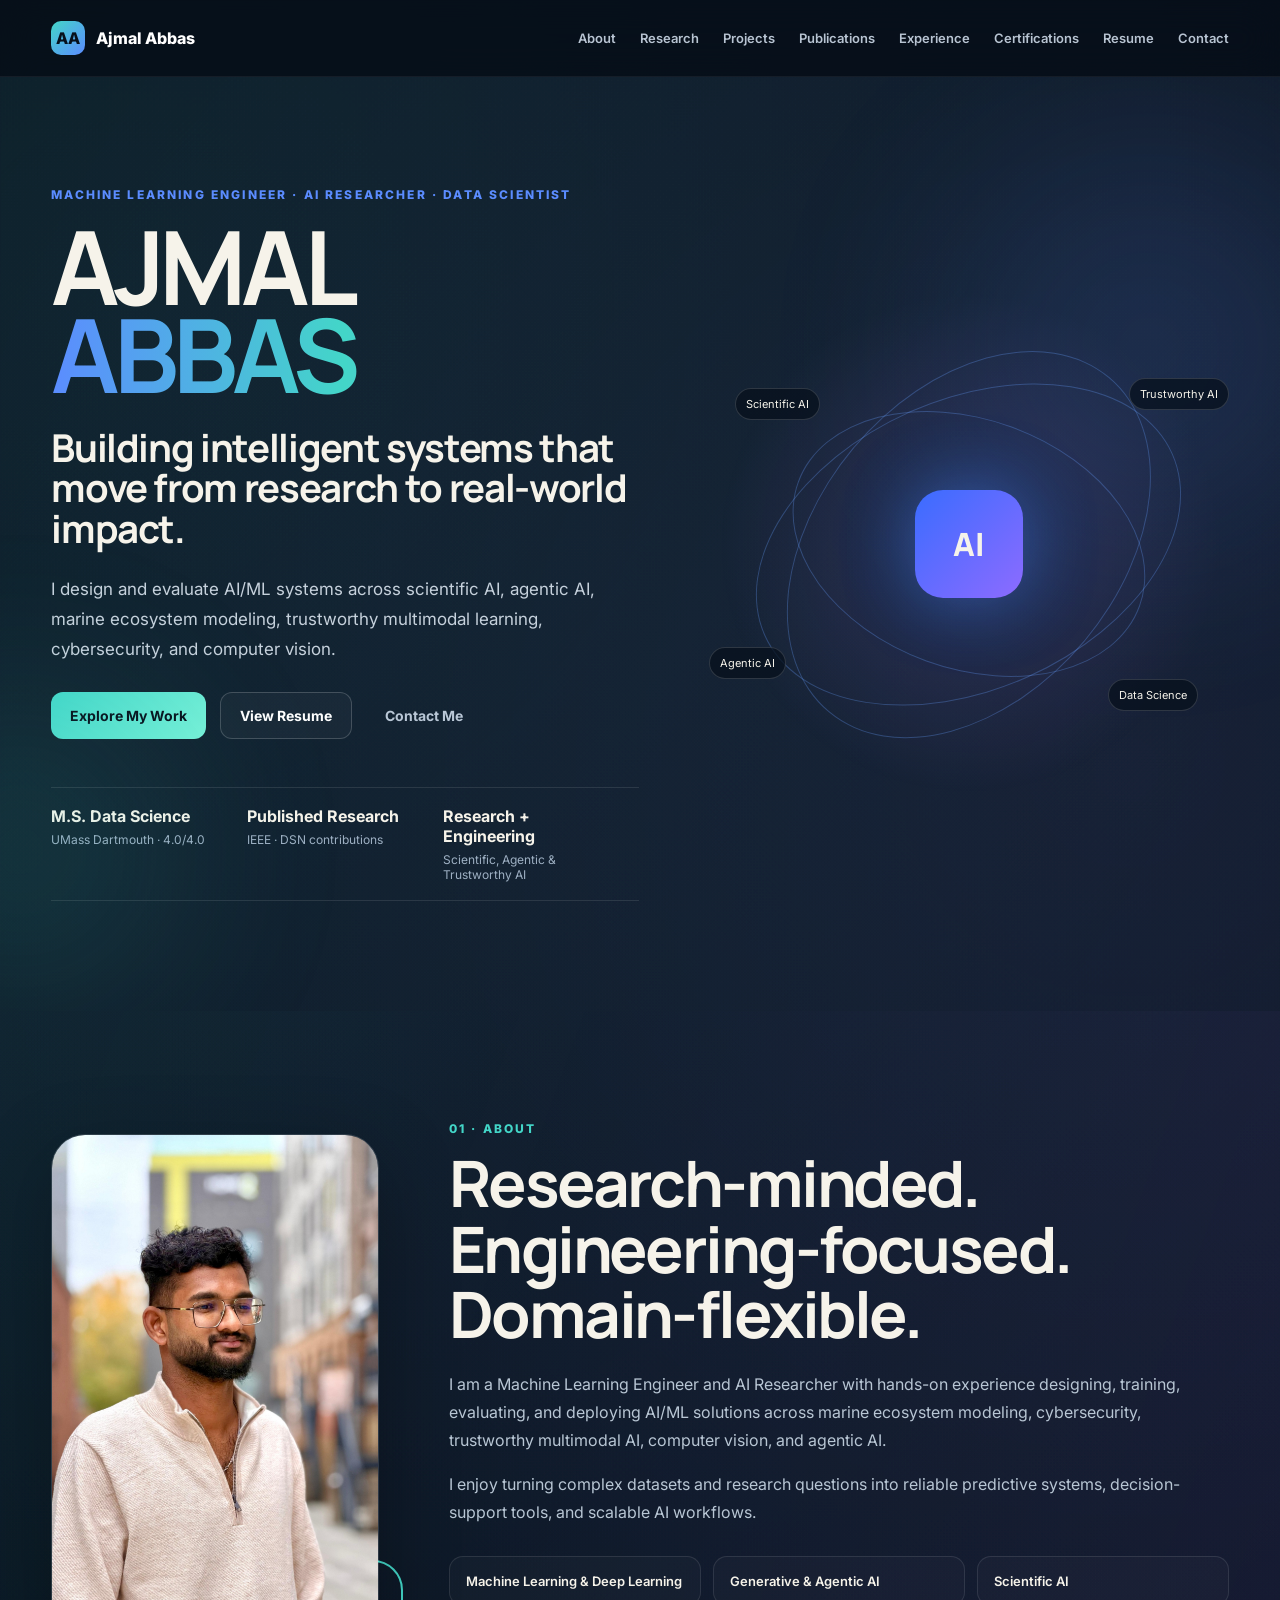
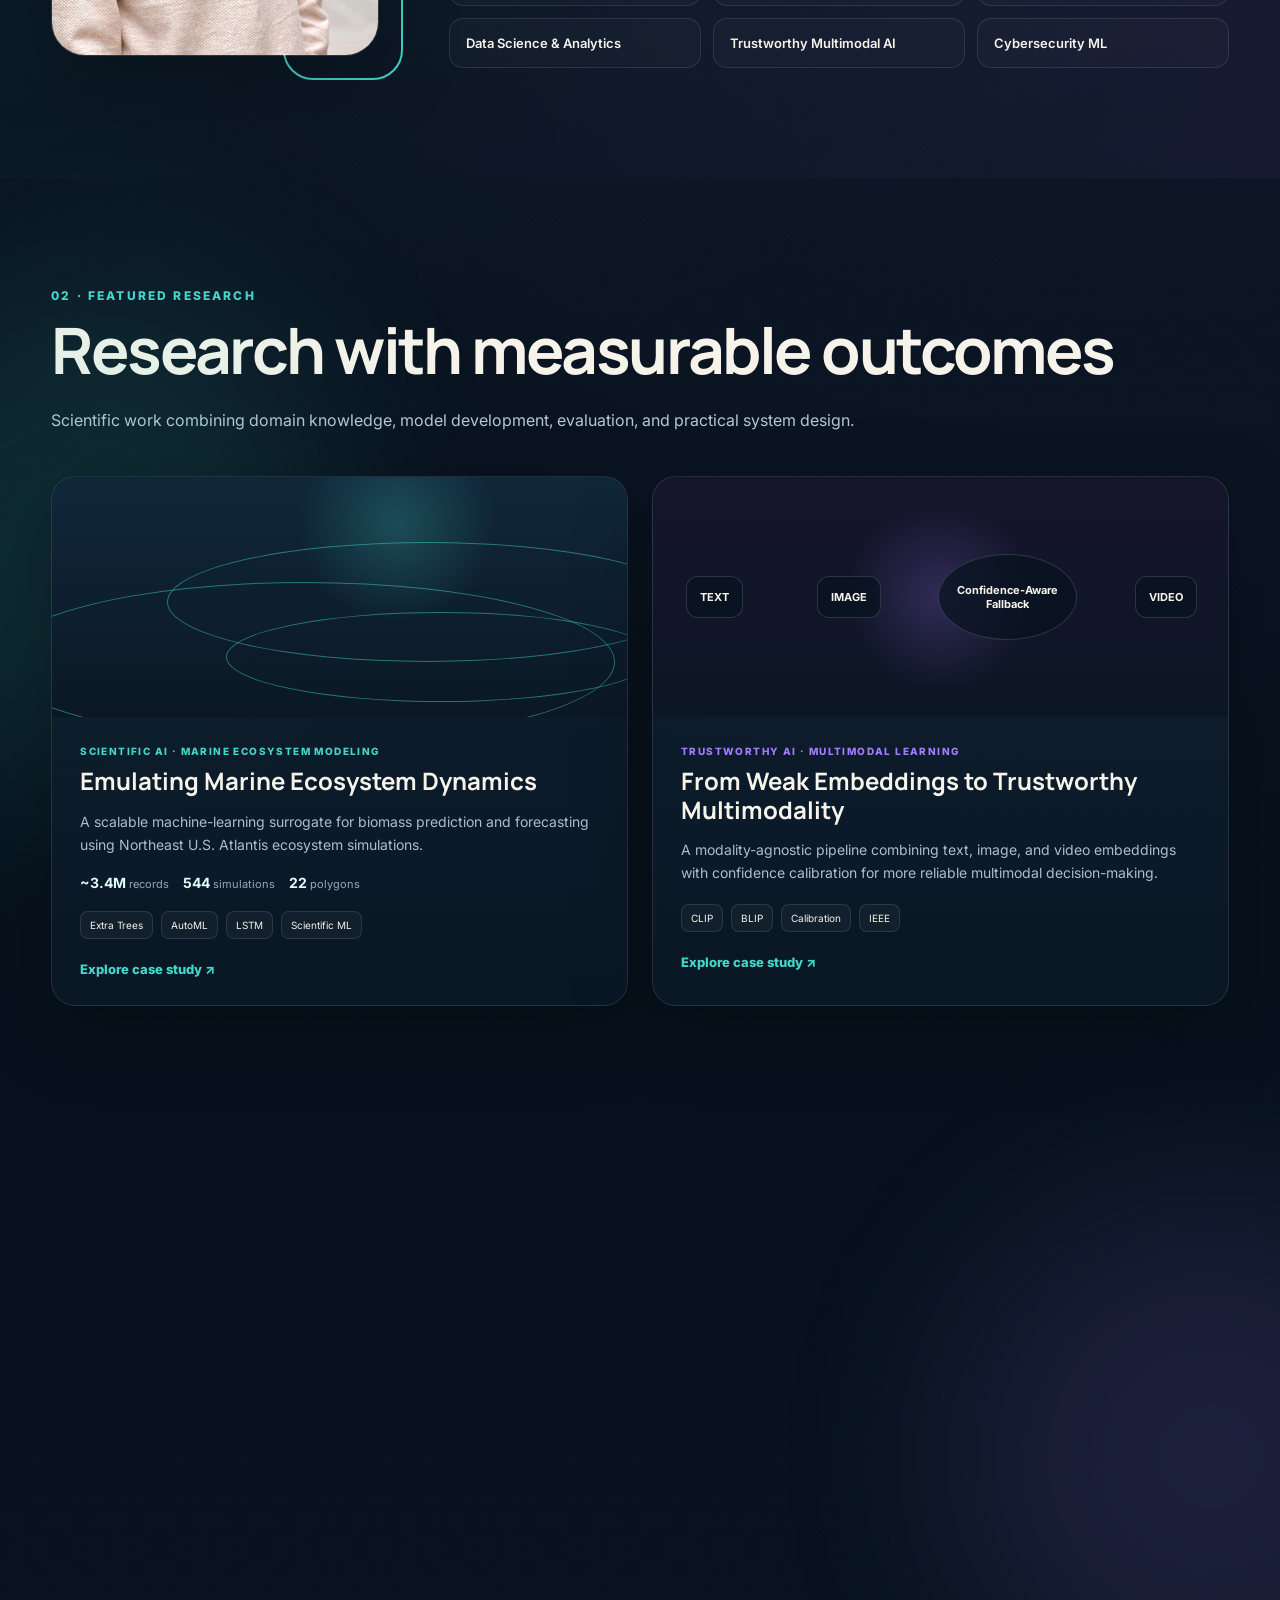
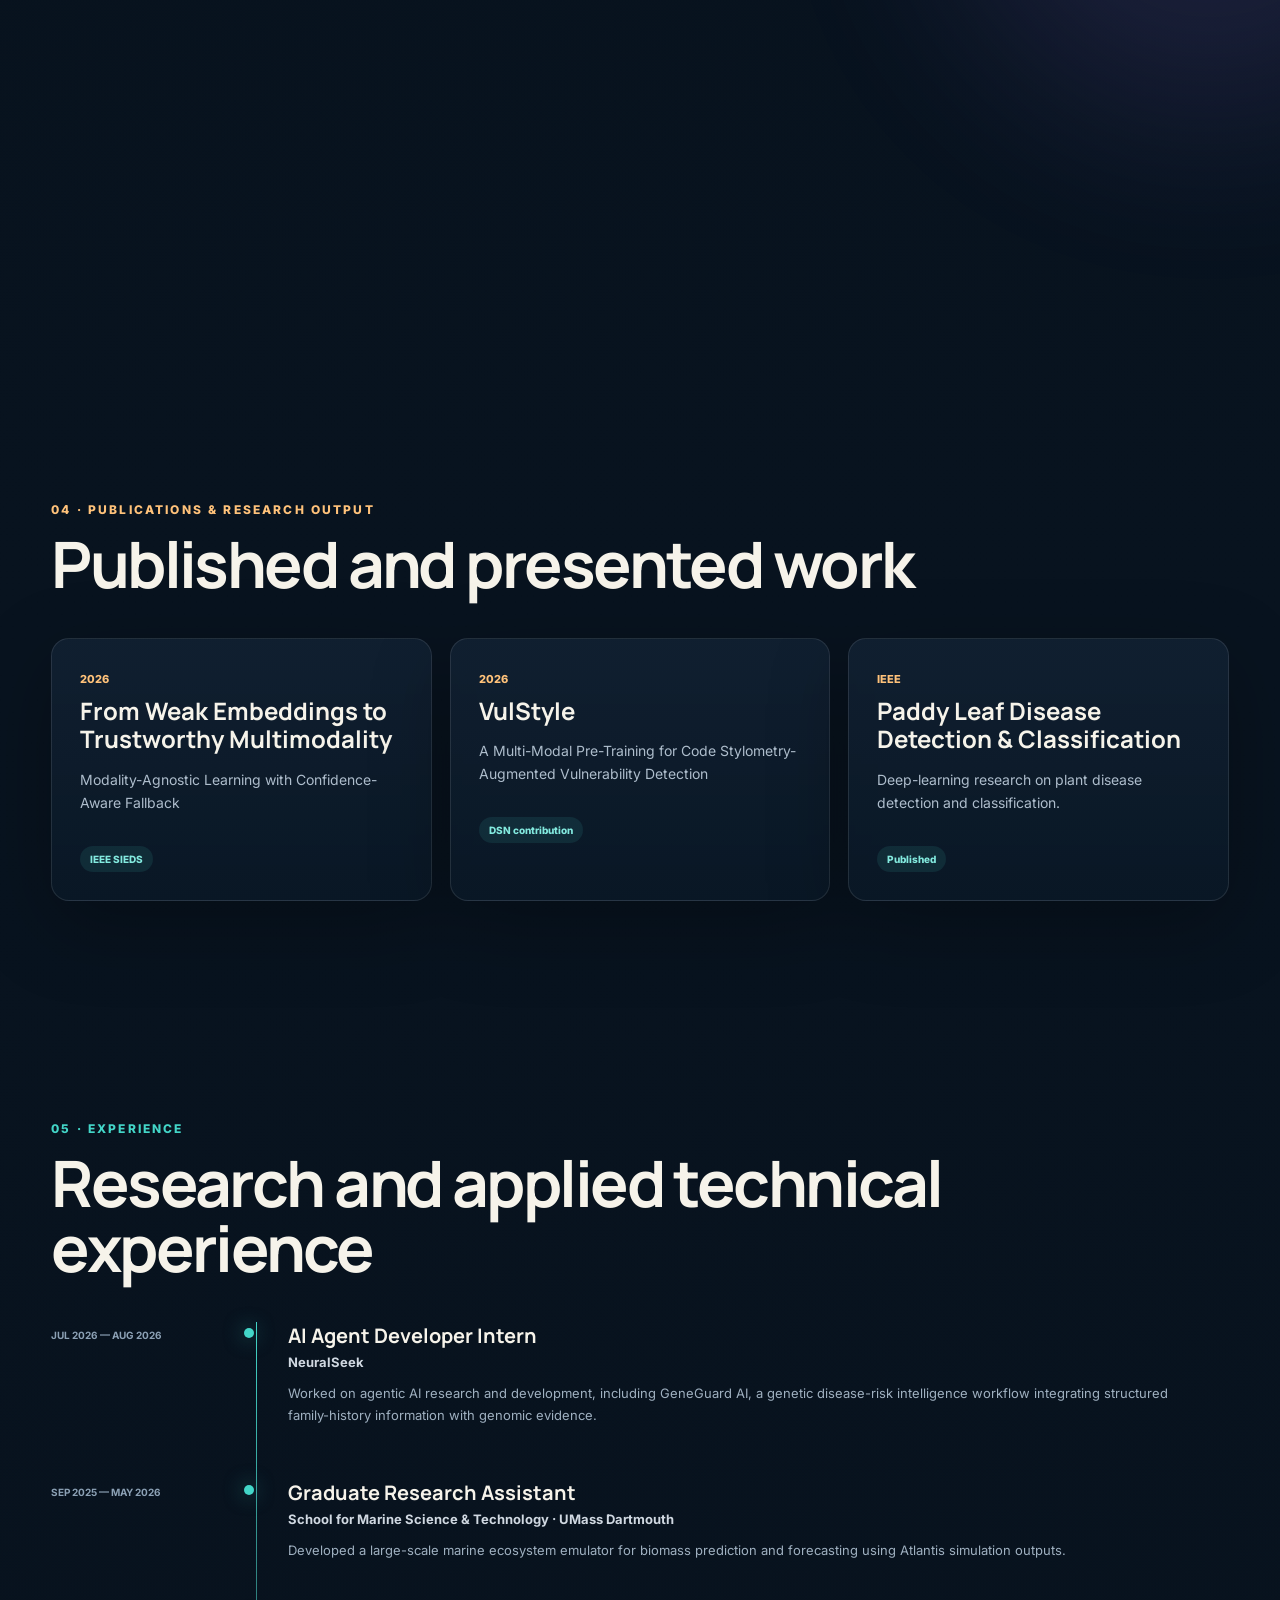
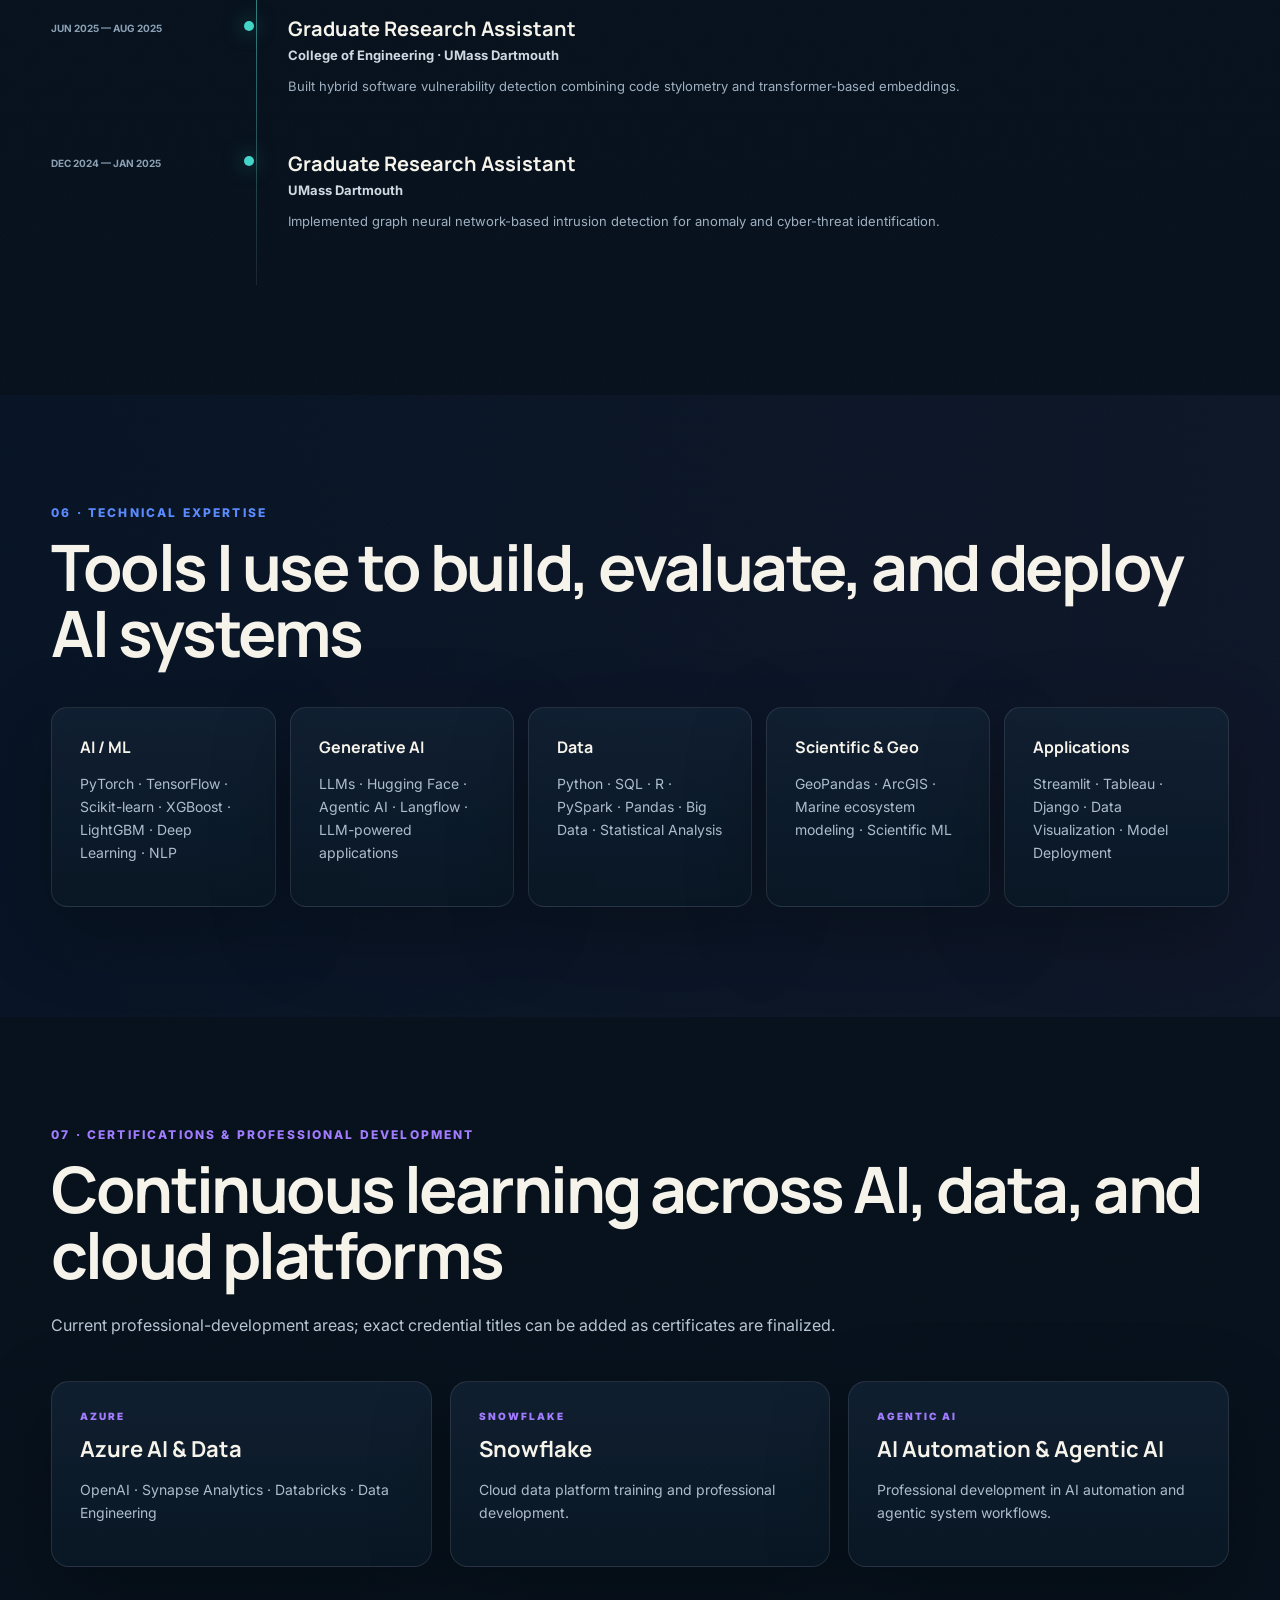
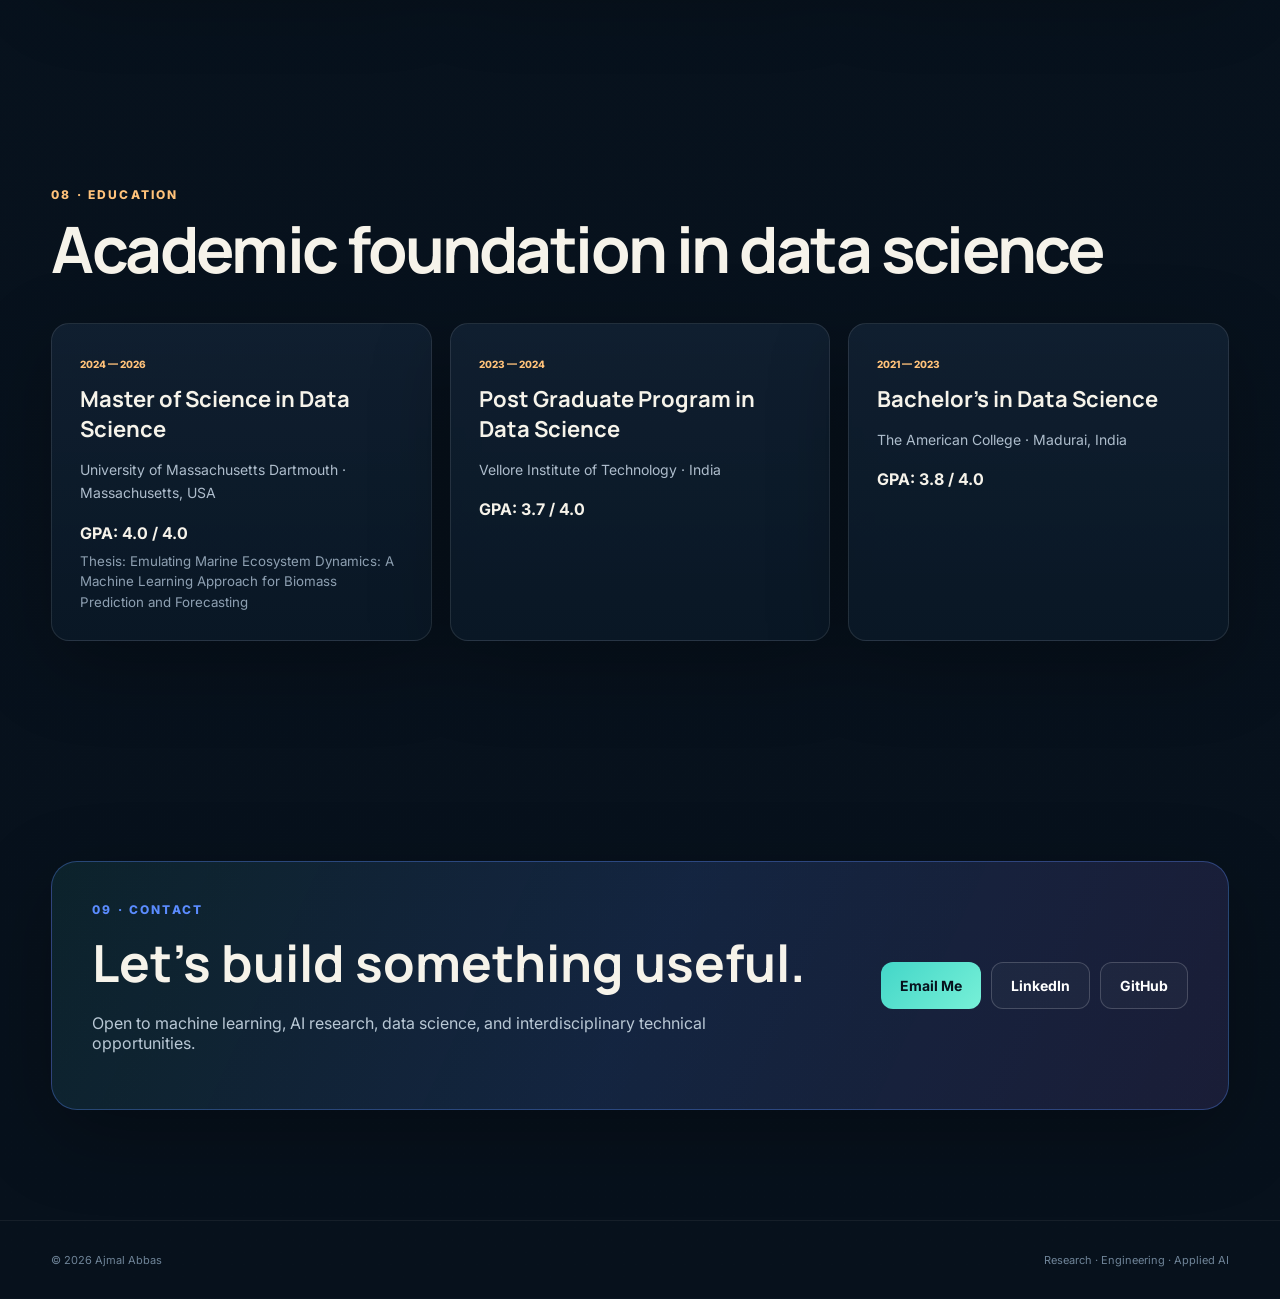
==== index.html @ 2f045d78 "Add files via upload" ====
<!DOCTYPE html>
<html lang="en">
<head>
  <meta charset="UTF-8">
  <meta name="viewport" content="width=device-width, initial-scale=1.0">
  <title>Ajmal Abbas | Machine Learning Engineer & AI Researcher</title>
  <meta name="description" content="Portfolio of Ajmal Abbas — Machine Learning Engineer, AI Researcher, and Data Scientist working across scientific AI, agentic AI, marine ecosystem modeling, trustworthy multimodal AI, cybersecurity, and computer vision.">
  <meta name="author" content="Ajmal Abbas">
  <meta name="robots" content="index, follow">
  <link rel="canonical" href="https://portfolio.ajmalimra-a.workers.dev/">
  <link rel="stylesheet" href="styles.css">
</head>
<body>
<header class="nav-wrap">
  <nav class="nav container">
    <a class="brand" href="#home"><span class="brand-mark">AA</span><span>Ajmal Abbas</span></a>
    <button class="menu-toggle" aria-label="Open navigation">☰</button>
    <div class="nav-links">
      <a href="#about">About</a>
      <a href="#research">Research</a>
      <a href="#projects">Projects</a>
      <a href="#publications">Publications</a>
      <a href="#experience">Experience</a>
      <a href="#certifications">Certifications</a>
      <a href="Ajmal_Abbas_Resume.pdf" target="_blank">Resume</a>
      <a href="#contact">Contact</a>
    </div>
  </nav>
</header>

<main>
<section id="home" class="hero section">
  <div class="aura a1"></div><div class="aura a2"></div>
  <div class="container hero-grid">
    <div class="hero-copy reveal">
      <div class="eyebrow">MACHINE LEARNING ENGINEER · AI RESEARCHER · DATA SCIENTIST</div>
      <h1>AJMAL <span>ABBAS</span></h1>
      <h2>Building intelligent systems that move from research to real-world impact.</h2>
      <p>I design and evaluate AI/ML systems across scientific AI, agentic AI, marine ecosystem modeling, trustworthy multimodal learning, cybersecurity, and computer vision.</p>
      <div class="hero-actions">
        <a class="btn btn-primary" href="#research">Explore My Work</a>
        <a class="btn btn-ghost" href="Ajmal_Abbas_Resume.pdf" target="_blank">View Resume</a>
        <a class="btn btn-link" href="#contact">Contact Me</a>
      </div>
      <div class="credibility-strip">
        <div><strong>M.S. Data Science</strong><span>UMass Dartmouth · 4.0/4.0</span></div>
        <div><strong>Published Research</strong><span>IEEE · DSN contributions</span></div>
        <div><strong>Research + Engineering</strong><span>Scientific, Agentic & Trustworthy AI</span></div>
      </div>
    </div>
    <div class="hero-visual reveal">
      <div class="orbital-card">
        <div class="orbit o1"></div><div class="orbit o2"></div><div class="orbit o3"></div>
        <div class="core">AI</div>
        <span class="node n1">Scientific AI</span><span class="node n2">Agentic AI</span>
        <span class="node n3">Trustworthy AI</span><span class="node n4">Data Science</span>
      </div>
    </div>
  </div>
</section>

<section id="about" class="section about-section">
  <div class="container about-grid">
    <div class="portrait-wrap reveal">
      <div class="portrait-frame"><img src="profile.jpg" alt="Ajmal Abbas"></div>
      <div class="portrait-accent"></div>
    </div>
    <div class="about-copy reveal">
      <div class="eyebrow teal">01 · ABOUT</div>
      <h2>Research-minded.<br>Engineering-focused.<br>Domain-flexible.</h2>
      <p>I am a Machine Learning Engineer and AI Researcher with hands-on experience designing, training, evaluating, and deploying AI/ML solutions across marine ecosystem modeling, cybersecurity, trustworthy multimodal AI, computer vision, and agentic AI.</p>
      <p>I enjoy turning complex datasets and research questions into reliable predictive systems, decision-support tools, and scalable AI workflows.</p>
      <div class="focus-grid">
        <div>Machine Learning & Deep Learning</div><div>Generative & Agentic AI</div><div>Scientific AI</div>
        <div>Data Science & Analytics</div><div>Trustworthy Multimodal AI</div><div>Cybersecurity ML</div>
      </div>
    </div>
  </div>
</section>

<section id="research" class="section research-section">
  <div class="section-glow teal-glow"></div>
  <div class="container">
    <div class="section-heading reveal">
      <div class="eyebrow teal">02 · FEATURED RESEARCH</div>
      <h2>Research with measurable outcomes</h2>
      <p>Scientific work combining domain knowledge, model development, evaluation, and practical system design.</p>
    </div>

    <div class="research-grid">
      <article class="feature-card marine-card reveal">
        <a class="card-cover-link" href="marine-emulator.html" aria-label="Open Marine Ecosystem Emulator case study"></a>
        <div class="visual marine-visual"><div class="wave w1"></div><div class="wave w2"></div><div class="wave w3"></div></div>
        <div class="card-content">
          <div class="micro-label teal">SCIENTIFIC AI · MARINE ECOSYSTEM MODELING</div>
          <h3>Emulating Marine Ecosystem Dynamics</h3>
          <p>A scalable machine-learning surrogate for biomass prediction and forecasting using Northeast U.S. Atlantis ecosystem simulations.</p>
          <div class="metric-mini">
            <span><b>~3.4M</b> records</span><span><b>544</b> simulations</span><span><b>22</b> polygons</span>
          </div>
          <div class="tag-row"><span>Extra Trees</span><span>AutoML</span><span>LSTM</span><span>Scientific ML</span></div>
          <div class="case-link">Explore case study <span>↗</span></div>
        </div>
      </article>

      <article class="feature-card reveal">
        <a class="card-cover-link" href="trustworthy-multimodality.html" aria-label="Open Trustworthy Multimodality case study"></a>
        <div class="visual multimodal-visual"><span>TEXT</span><span>IMAGE</span><div class="confidence">Confidence-Aware<br>Fallback</div><span>VIDEO</span></div>
        <div class="card-content">
          <div class="micro-label violet">TRUSTWORTHY AI · MULTIMODAL LEARNING</div>
          <h3>From Weak Embeddings to Trustworthy Multimodality</h3>
          <p>A modality-agnostic pipeline combining text, image, and video embeddings with confidence calibration for more reliable multimodal decision-making.</p>
          <div class="tag-row"><span>CLIP</span><span>BLIP</span><span>Calibration</span><span>IEEE</span></div>
          <div class="case-link">Explore case study <span>↗</span></div>
        </div>
      </article>
    </div>
  </div>
</section>

<section id="projects" class="section projects-section">
  <div class="section-glow violet-glow"></div>
  <div class="container">
    <div class="section-heading reveal">
      <div class="eyebrow violet">03 · PROJECTS</div>
      <h2>Applied AI across different domains</h2>
      <p>Systems built to research, detect, forecast, verify, and support decisions.</p>
    </div>
    <div class="project-grid">
      <article class="project-card reveal"><div class="project-icon violet-bg">◉</div><div class="micro-label violet">AGENTIC AI</div><h3>AI Policy Intelligence Platform</h3><p>Agentic research workflow for state-level AI policy discovery, evidence extraction, claim verification, structured storage, change detection, and comparative dashboards.</p><div class="tag-row"><span>LLMs</span><span>Langflow</span><span>Streamlit</span><span>Validation</span></div></article>
      <article class="project-card reveal">
        <a class="card-cover-link" href="geneguard-ai.html" aria-label="Open GeneGuard AI case study"></a><div class="project-icon teal-bg">✦</div><div class="micro-label teal">AI · GENOMICS</div><h3>GeneGuard AI</h3><p>Genetic disease-risk intelligence workflow combining structured family history with ClinVar and GWAS evidence for disease-specific risk analysis.</p><div class="tag-row"><span>AI Agents</span><span>GWAS</span><span>ClinVar</span><span>Genomics</span></div><div class="case-link">Explore case study <span>↗</span></div></article>
      <article class="project-card reveal"><div class="project-icon blue-bg">◈</div><div class="micro-label">COMPUTER VISION</div><h3>DeepFake Detection</h3><p>Deep-learning framework combining CNNs, LSTMs, and attention mechanisms for detection of manipulated video content.</p><div class="tag-row"><span>CNN</span><span>LSTM</span><span>Attention</span><span>Video AI</span></div></article>
      <article class="project-card reveal"><div class="project-icon warm-bg">⌘</div><div class="micro-label warm">CYBERSECURITY ML</div><h3>Vulnerability Detection</h3><p>Hybrid software vulnerability detection using AST stylometry and transformer-based embeddings, evaluated across multiple vulnerability datasets.</p><div class="tag-row"><span>CodeBERTa</span><span>AST</span><span>Python</span><span>ML</span></div></article>
    </div>
  </div>
</section>

<section id="publications" class="section publications-section">
  <div class="container">
    <div class="section-heading reveal"><div class="eyebrow warm">04 · PUBLICATIONS & RESEARCH OUTPUT</div><h2>Published and presented work</h2></div>
    <div class="publication-grid">
      <article class="pub-card reveal"><span class="pub-year">2026</span><h3>From Weak Embeddings to Trustworthy Multimodality</h3><p>Modality-Agnostic Learning with Confidence-Aware Fallback</p><span class="status">IEEE SIEDS</span></article>
      <article class="pub-card reveal"><span class="pub-year">2026</span><h3>VulStyle</h3><p>A Multi-Modal Pre-Training for Code Stylometry-Augmented Vulnerability Detection</p><span class="status">DSN contribution</span></article>
      <article class="pub-card reveal"><span class="pub-year">IEEE</span><h3>Paddy Leaf Disease Detection & Classification</h3><p>Deep-learning research on plant disease detection and classification.</p><span class="status">Published</span></article>
    </div>
  </div>
</section>

<section id="experience" class="section experience-section">
  <div class="container">
    <div class="section-heading reveal"><div class="eyebrow teal">05 · EXPERIENCE</div><h2>Research and applied technical experience</h2></div>
    <div class="timeline">
      <div class="timeline-item reveal"><div class="date">JUL 2026 — AUG 2026</div><div class="dot"></div><div class="timeline-content"><h3>AI Agent Developer Intern</h3><h4>NeuralSeek</h4><p>Worked on agentic AI research and development, including GeneGuard AI, a genetic disease-risk intelligence workflow integrating structured family-history information with genomic evidence.</p></div></div>
      <div class="timeline-item reveal"><div class="date">SEP 2025 — MAY 2026</div><div class="dot"></div><div class="timeline-content"><h3>Graduate Research Assistant</h3><h4>School for Marine Science & Technology · UMass Dartmouth</h4><p>Developed a large-scale marine ecosystem emulator for biomass prediction and forecasting using Atlantis simulation outputs.</p></div></div>
      <div class="timeline-item reveal"><div class="date">JUN 2025 — AUG 2025</div><div class="dot"></div><div class="timeline-content"><h3>Graduate Research Assistant</h3><h4>College of Engineering · UMass Dartmouth</h4><p>Built hybrid software vulnerability detection combining code stylometry and transformer-based embeddings.</p></div></div>
      <div class="timeline-item reveal"><div class="date">DEC 2024 — JAN 2025</div><div class="dot"></div><div class="timeline-content"><h3>Graduate Research Assistant</h3><h4>UMass Dartmouth</h4><p>Implemented graph neural network-based intrusion detection for anomaly and cyber-threat identification.</p></div></div>
    </div>
  </div>
</section>

<section id="skills" class="section skills-section">
  <div class="container">
    <div class="section-heading reveal"><div class="eyebrow">06 · TECHNICAL EXPERTISE</div><h2>Tools I use to build, evaluate, and deploy AI systems</h2></div>
    <div class="skill-grid">
      <div class="skill-card reveal"><h3>AI / ML</h3><p>PyTorch · TensorFlow · Scikit-learn · XGBoost · LightGBM · Deep Learning · NLP</p></div>
      <div class="skill-card reveal"><h3>Generative AI</h3><p>LLMs · Hugging Face · Agentic AI · Langflow · LLM-powered applications</p></div>
      <div class="skill-card reveal"><h3>Data</h3><p>Python · SQL · R · PySpark · Pandas · Big Data · Statistical Analysis</p></div>
      <div class="skill-card reveal"><h3>Scientific & Geo</h3><p>GeoPandas · ArcGIS · Marine ecosystem modeling · Scientific ML</p></div>
      <div class="skill-card reveal"><h3>Applications</h3><p>Streamlit · Tableau · Django · Data Visualization · Model Deployment</p></div>
    </div>
  </div>
</section>

<section id="certifications" class="section certifications-section">
  <div class="container">
    <div class="section-heading reveal"><div class="eyebrow violet">07 · CERTIFICATIONS & PROFESSIONAL DEVELOPMENT</div><h2>Continuous learning across AI, data, and cloud platforms</h2><p>Current professional-development areas; exact credential titles can be added as certificates are finalized.</p></div>
    <div class="cert-grid">
      <div class="cert-card reveal"><div class="cert-brand">AZURE</div><h3>Azure AI & Data</h3><p>OpenAI · Synapse Analytics · Databricks · Data Engineering</p></div>
      <div class="cert-card reveal"><div class="cert-brand">SNOWFLAKE</div><h3>Snowflake</h3><p>Cloud data platform training and professional development.</p></div>
      <div class="cert-card reveal"><div class="cert-brand">AGENTIC AI</div><h3>AI Automation & Agentic AI</h3><p>Professional development in AI automation and agentic system workflows.</p></div>
    </div>
  </div>
</section>

<section id="education" class="section education-section">
  <div class="container">
    <div class="section-heading reveal"><div class="eyebrow warm">08 · EDUCATION</div><h2>Academic foundation in data science</h2></div>
    <div class="education-grid">
      <article class="edu-card reveal"><span>2024 — 2026</span><h3>Master of Science in Data Science</h3><p>University of Massachusetts Dartmouth · Massachusetts, USA</p><strong>GPA: 4.0 / 4.0</strong><small>Thesis: Emulating Marine Ecosystem Dynamics: A Machine Learning Approach for Biomass Prediction and Forecasting</small></article>
      <article class="edu-card reveal"><span>2023 — 2024</span><h3>Post Graduate Program in Data Science</h3><p>Vellore Institute of Technology · India</p><strong>GPA: 3.7 / 4.0</strong></article>
      <article class="edu-card reveal"><span>2021 — 2023</span><h3>Bachelor's in Data Science</h3><p>The American College · Madurai, India</p><strong>GPA: 3.8 / 4.0</strong></article>
    </div>
  </div>
</section>

<section id="contact" class="section contact-section">
  <div class="container">
    <div class="contact-card reveal">
      <div><div class="eyebrow">09 · CONTACT</div><h2>Let's build something useful.</h2><p>Open to machine learning, AI research, data science, and interdisciplinary technical opportunities.</p></div>
      <div class="contact-actions">
        <a class="btn btn-primary" href="mailto:ajmalimra.a@gmail.com">Email Me</a>
        <a class="btn btn-ghost" href="https://www.linkedin.com/in/aabbas2002/" target="_blank" rel="noopener">LinkedIn</a>
        <a class="btn btn-ghost" href="https://github.com/Ajmal797" target="_blank" rel="noopener">GitHub</a>
      </div>
    </div>
  </div>
</section>
</main>

<footer><div class="container footer-inner"><span>© 2026 Ajmal Abbas</span><span>Research · Engineering · Applied AI</span></div></footer>
<script src="script.js"></script>
</body>
</html>
---- styles.css ----
@import url('https://fonts.googleapis.com/css2?family=Inter:wght@400;500;600;700;800&family=Manrope:wght@600;700;800&display=swap');
:root{--bg:#07111c;--panel:#0d1a2a;--line:rgba(255,255,255,.1);--text:#f6f3ea;--muted:#9eb0c3;--blue:#5b8cff;--teal:#43d6c8;--violet:#a27cff;--warm:#ffc27a;--shadow:0 24px 80px rgba(0,0,0,.28)}
*{box-sizing:border-box}html{scroll-behavior:smooth}body{margin:0;font-family:Inter,system-ui,sans-serif;color:var(--text);background:radial-gradient(circle at 10% 4%,rgba(67,214,200,.09),transparent 23%),radial-gradient(circle at 88% 10%,rgba(162,124,255,.10),transparent 24%),linear-gradient(180deg,#06101a,#08131f 50%,#07111c);overflow-x:hidden}body:before{content:"";position:fixed;inset:0;pointer-events:none;opacity:.18;background-image:linear-gradient(rgba(255,255,255,.025) 1px,transparent 1px),linear-gradient(90deg,rgba(255,255,255,.025) 1px,transparent 1px);background-size:56px 56px;mask-image:linear-gradient(to bottom,black,transparent 80%)}
.container{width:min(1400px,92vw);margin:auto}.section{position:relative;padding:110px 0}.nav-wrap{position:sticky;top:0;z-index:50;backdrop-filter:blur(18px);background:rgba(5,13,23,.82);border-bottom:1px solid rgba(255,255,255,.06)}.nav{height:76px;display:flex;align-items:center;justify-content:space-between}.brand{display:flex;gap:11px;align-items:center;color:#fff;text-decoration:none;font-weight:800}.brand-mark{width:34px;height:34px;border-radius:10px;display:grid;place-items:center;color:#07111c;background:linear-gradient(135deg,var(--teal),var(--blue))}.nav-links{display:flex;gap:24px;align-items:center}.nav-links a{color:#b8c4d2;text-decoration:none;font-size:13px;font-weight:600}.nav-links a:hover{color:#fff}.menu-toggle{display:none;background:none;border:0;color:#fff;font-size:24px}
.eyebrow{font-size:12px;letter-spacing:.18em;font-weight:800;color:var(--blue);text-transform:uppercase}.teal{color:var(--teal)!important}.violet{color:var(--violet)!important}.warm{color:var(--warm)!important}h1,h2,h3{font-family:Manrope,Inter,sans-serif;margin:0}.hero{min-height:780px;display:flex;align-items:center;overflow:hidden}.hero-grid{display:grid;grid-template-columns:1.14fr .86fr;gap:70px;align-items:center}.hero h1{font-size:clamp(72px,8vw,138px);line-height:.86;letter-spacing:-.06em;margin:20px 0 30px}.hero h1 span{display:block;color:transparent;background:linear-gradient(90deg,var(--blue),var(--teal),var(--violet));-webkit-background-clip:text;background-clip:text}.hero h2{max-width:900px;font-size:clamp(28px,3vw,50px);line-height:1.05;letter-spacing:-.035em}.hero p{max-width:760px;color:#c6d1dc;font-size:17px;line-height:1.75;margin:26px 0}.hero-actions{display:flex;gap:14px;flex-wrap:wrap;margin-top:28px}.btn{display:inline-flex;align-items:center;justify-content:center;padding:14px 19px;border-radius:12px;text-decoration:none;font-size:14px;font-weight:700;transition:.25s}.btn-primary{color:#07111c;background:linear-gradient(135deg,var(--teal),#77f0d7)}.btn-primary:hover{transform:translateY(-2px);box-shadow:0 12px 38px rgba(67,214,200,.25)}.btn-ghost{color:#fff;border:1px solid rgba(255,255,255,.18);background:rgba(255,255,255,.03)}.btn-link{color:#b9c7d6}.credibility-strip{display:grid;grid-template-columns:repeat(3,1fr);margin-top:48px;border-top:1px solid var(--line);border-bottom:1px solid var(--line)}.credibility-strip div{padding:18px 24px 18px 0}.credibility-strip strong,.credibility-strip span{display:block}.credibility-strip span{color:var(--muted);font-size:12px;margin-top:6px}
.hero-visual{display:flex;justify-content:center}.orbital-card{width:min(520px,92vw);aspect-ratio:1;border-radius:50%;position:relative;display:grid;place-items:center;background:radial-gradient(circle,rgba(45,103,255,.20),rgba(162,124,255,.08) 38%,transparent 68%)}.core{width:108px;height:108px;border-radius:28px;display:grid;place-items:center;background:linear-gradient(135deg,#3a6cff,#8d6bff);font:800 32px Manrope;box-shadow:0 0 70px rgba(91,140,255,.45)}.orbit{position:absolute;border:1px solid rgba(104,160,255,.30);border-radius:50%}.o1{width:70%;height:48%;transform:rotate(20deg)}.o2{width:86%;height:56%;transform:rotate(-24deg)}.o3{width:58%;height:84%;transform:rotate(40deg)}.node{position:absolute;padding:8px 10px;border:1px solid rgba(255,255,255,.15);border-radius:999px;background:rgba(7,17,28,.75);font-size:11px}.n1{top:20%;left:5%}.n2{bottom:24%;left:0}.n3{top:18%;right:0}.n4{bottom:18%;right:6%}.aura,.section-glow{position:absolute;border-radius:50%;filter:blur(100px);opacity:.13;pointer-events:none}.a1{width:420px;height:420px;background:var(--blue);right:-80px;top:60px}.a2{width:320px;height:320px;background:var(--teal);left:-140px;bottom:0}
.about-section{background:linear-gradient(110deg,rgba(67,214,200,.045),transparent 35%,rgba(162,124,255,.05))}.about-grid{display:grid;grid-template-columns:.42fr 1fr;gap:70px;align-items:center}.portrait-wrap{position:relative;max-width:410px}.portrait-frame{border-radius:34px;overflow:hidden;border:1px solid rgba(255,255,255,.13);box-shadow:var(--shadow)}.portrait-frame img{display:block;width:100%;height:520px;object-fit:cover;object-position:50% 38%}.portrait-accent{position:absolute;width:120px;height:120px;border:2px solid var(--teal);border-radius:30px;right:-24px;bottom:-24px;z-index:-1}.about-copy h2,.section-heading h2{font-size:clamp(40px,5vw,70px);line-height:1.02;letter-spacing:-.04em;margin:14px 0 24px}.about-copy p,.section-heading p{color:#b8c6d4;line-height:1.75;font-size:16px;max-width:920px}.focus-grid{display:grid;grid-template-columns:repeat(3,1fr);gap:12px;margin-top:30px}.focus-grid div{padding:16px;border-radius:14px;border:1px solid var(--line);background:rgba(255,255,255,.025);font-size:13px;font-weight:600}
.section-heading{margin-bottom:42px}.teal-glow{width:520px;height:520px;background:var(--teal);left:-180px;top:100px}.violet-glow{width:520px;height:520px;background:var(--violet);right:-190px;top:80px}.research-grid{display:grid;grid-template-columns:1fr 1fr;gap:24px}.feature-card,.project-card,.pub-card,.skill-card,.cert-card,.edu-card{border:1px solid var(--line);background:linear-gradient(180deg,rgba(18,34,52,.82),rgba(10,24,38,.92));box-shadow:var(--shadow)}.feature-card{border-radius:24px;overflow:hidden;position:relative;transition:transform .25s,border-color .25s}.feature-card:hover{transform:translateY(-4px);border-color:rgba(67,214,200,.35)}.card-cover-link{position:absolute;inset:0;z-index:4}.visual{height:240px;position:relative;overflow:hidden}.marine-visual{background:radial-gradient(circle at 60% 20%,rgba(67,214,200,.23),transparent 25%),linear-gradient(180deg,#10273a,#0b1824)}.wave{position:absolute;border:1px solid rgba(67,214,200,.48);border-radius:50%}.w1{width:520px;height:120px;left:20%;top:65px}.w2{width:620px;height:160px;left:-10%;top:105px}.w3{width:430px;height:90px;right:-5%;top:135px}.multimodal-visual{display:grid;grid-template-columns:1fr 1fr 1.4fr 1fr;gap:10px;place-items:center;background:radial-gradient(circle at 50% 50%,rgba(162,124,255,.21),transparent 30%),linear-gradient(180deg,#16152c,#0c1625)}.multimodal-visual>span,.confidence{padding:13px;border:1px solid rgba(255,255,255,.14);border-radius:12px;background:rgba(8,18,31,.72);font-size:11px;font-weight:700;text-align:center}.confidence{padding:28px 18px;border-radius:50%}.card-content,.project-card,.pub-card,.skill-card,.cert-card,.edu-card{padding:28px}.micro-label{font-size:10px;letter-spacing:.14em;font-weight:800;color:var(--blue);text-transform:uppercase}.card-content h3,.project-card h3,.pub-card h3{font-size:24px;line-height:1.18;margin:10px 0 12px}.card-content p,.project-card p,.pub-card p,.skill-card p,.cert-card p,.edu-card p{color:#aebdcc;line-height:1.65;font-size:14px}.tag-row{display:flex;flex-wrap:wrap;gap:8px;margin-top:20px}.tag-row span{font-size:10px;padding:7px 9px;border-radius:8px;border:1px solid rgba(255,255,255,.11);background:rgba(255,255,255,.035)}.metric-mini{display:flex;gap:14px;flex-wrap:wrap;margin-top:18px;color:#91a9bb;font-size:11px}.metric-mini b{color:#dffdf9;font-size:14px}.case-link{margin-top:22px;color:var(--teal);font-size:13px;font-weight:800}.case-link.muted{color:#6f8295}
.project-grid{display:grid;grid-template-columns:repeat(4,1fr);gap:18px}.project-card{border-radius:20px;min-height:330px}.project-icon{width:42px;height:42px;border-radius:12px;display:grid;place-items:center;margin-bottom:24px;color:#07111c}.violet-bg{background:var(--violet)}.teal-bg{background:var(--teal)}.blue-bg{background:var(--blue)}.warm-bg{background:var(--warm)}.publication-grid,.cert-grid,.education-grid{display:grid;grid-template-columns:repeat(3,1fr);gap:18px}.pub-card,.cert-card,.edu-card{border-radius:18px}.pub-year{font-size:11px;color:var(--warm);font-weight:800}.status{display:inline-block;margin-top:18px;padding:7px 10px;border-radius:999px;background:rgba(67,214,200,.10);color:#83eadf;font-size:10px;font-weight:800}
.timeline{position:relative}.timeline:before{content:"";position:absolute;left:205px;top:0;bottom:0;width:1px;background:linear-gradient(var(--teal),rgba(255,255,255,.08))}.timeline-item{display:grid;grid-template-columns:175px 26px 1fr;gap:18px;padding-bottom:40px}.date{font-size:10px;color:#8ca1b5;font-weight:700;padding-top:7px}.dot{width:10px;height:10px;border-radius:50%;background:var(--teal);box-shadow:0 0 20px rgba(67,214,200,.55);margin-top:6px}.timeline-content h3{font-size:20px;margin-bottom:5px}.timeline-content h4{font-size:13px;color:#d0d8e1;margin:0 0 8px}.timeline-content p{color:#9fb0c0;font-size:13px;line-height:1.65;max-width:900px}.skills-section{background:linear-gradient(90deg,rgba(45,103,255,.04),rgba(162,124,255,.05))}.skill-grid{display:grid;grid-template-columns:repeat(5,1fr);gap:14px}.skill-card{border-radius:16px;min-height:170px}.skill-card h3{font-size:16px;margin-bottom:10px}.cert-brand{font-size:10px;letter-spacing:.2em;font-weight:900;color:var(--violet)}.cert-card h3,.edu-card h3{font-size:22px;margin:12px 0}.edu-card>span{font-size:10px;color:var(--warm);font-weight:800}.edu-card strong{display:block;margin:18px 0 8px}.edu-card small{color:#8ea0b2;line-height:1.55;display:block}.contact-card{display:flex;justify-content:space-between;gap:30px;align-items:center;padding:40px;border-radius:26px;border:1px solid rgba(91,140,255,.34);background:linear-gradient(115deg,rgba(67,214,200,.09),rgba(91,140,255,.16),rgba(162,124,255,.12));box-shadow:var(--shadow)}.contact-card h2{font-size:clamp(38px,4vw,60px);margin:10px 0}.contact-card p{color:#b9c8d5;max-width:700px}.contact-actions{display:flex;gap:10px;flex-wrap:wrap}footer{padding:32px 0;border-top:1px solid rgba(255,255,255,.06)}.footer-inner{display:flex;justify-content:space-between;color:#6f8498;font-size:11px}.reveal{opacity:0;transform:translateY(18px);transition:.7s}.reveal.show{opacity:1;transform:none}
@media(max-width:1100px){.hero-grid,.about-grid{grid-template-columns:1fr}.project-grid{grid-template-columns:repeat(2,1fr)}.skill-grid{grid-template-columns:repeat(2,1fr)}.focus-grid{grid-template-columns:repeat(2,1fr)}}@media(max-width:820px){.section{padding:78px 0}.nav-links{display:none;position:absolute;top:76px;left:0;right:0;padding:20px;background:#08131f;flex-direction:column;align-items:flex-start}.nav-links.open{display:flex}.menu-toggle{display:block}.research-grid,.publication-grid,.cert-grid,.education-grid{grid-template-columns:1fr}.timeline:before{left:10px}.timeline-item{grid-template-columns:24px 1fr}.timeline-item .date{grid-column:2}.timeline-item .dot{grid-column:1;grid-row:1}.timeline-content{grid-column:2}.credibility-strip{grid-template-columns:1fr}.contact-card{flex-direction:column;align-items:flex-start}}@media(max-width:560px){.hero h1{font-size:62px}.project-grid,.skill-grid,.focus-grid{grid-template-columns:1fr}.orbital-card{width:300px}.visual{height:190px}}


/* GeneGuard project card integration */
.project-card{
  position:relative;
}

.project-card .card-cover-link{
  position:absolute;
  inset:0;
  z-index:6;
}

.project-card .case-link{
  position:relative;
  z-index:7;
  margin-top:20px;
  color:var(--teal);
  font-size:12px;
  font-weight:800;
  pointer-events:none;
}
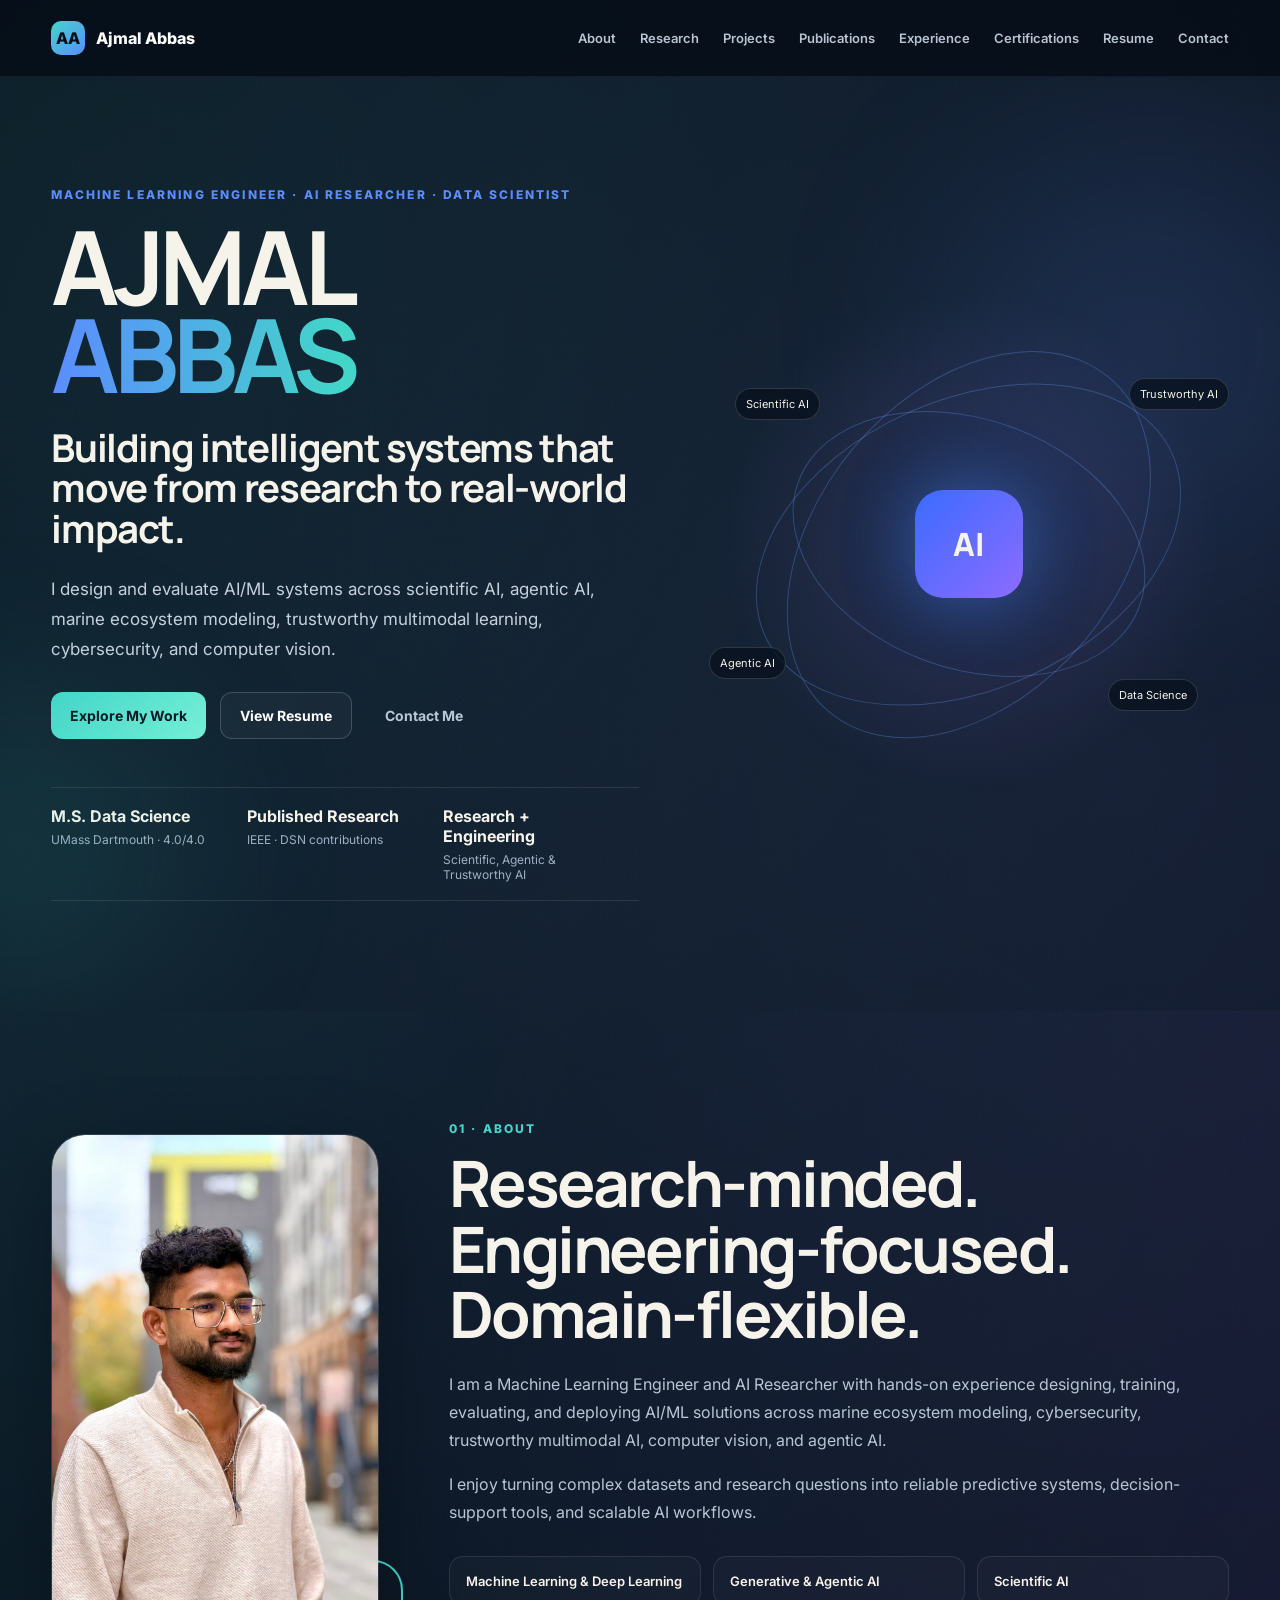
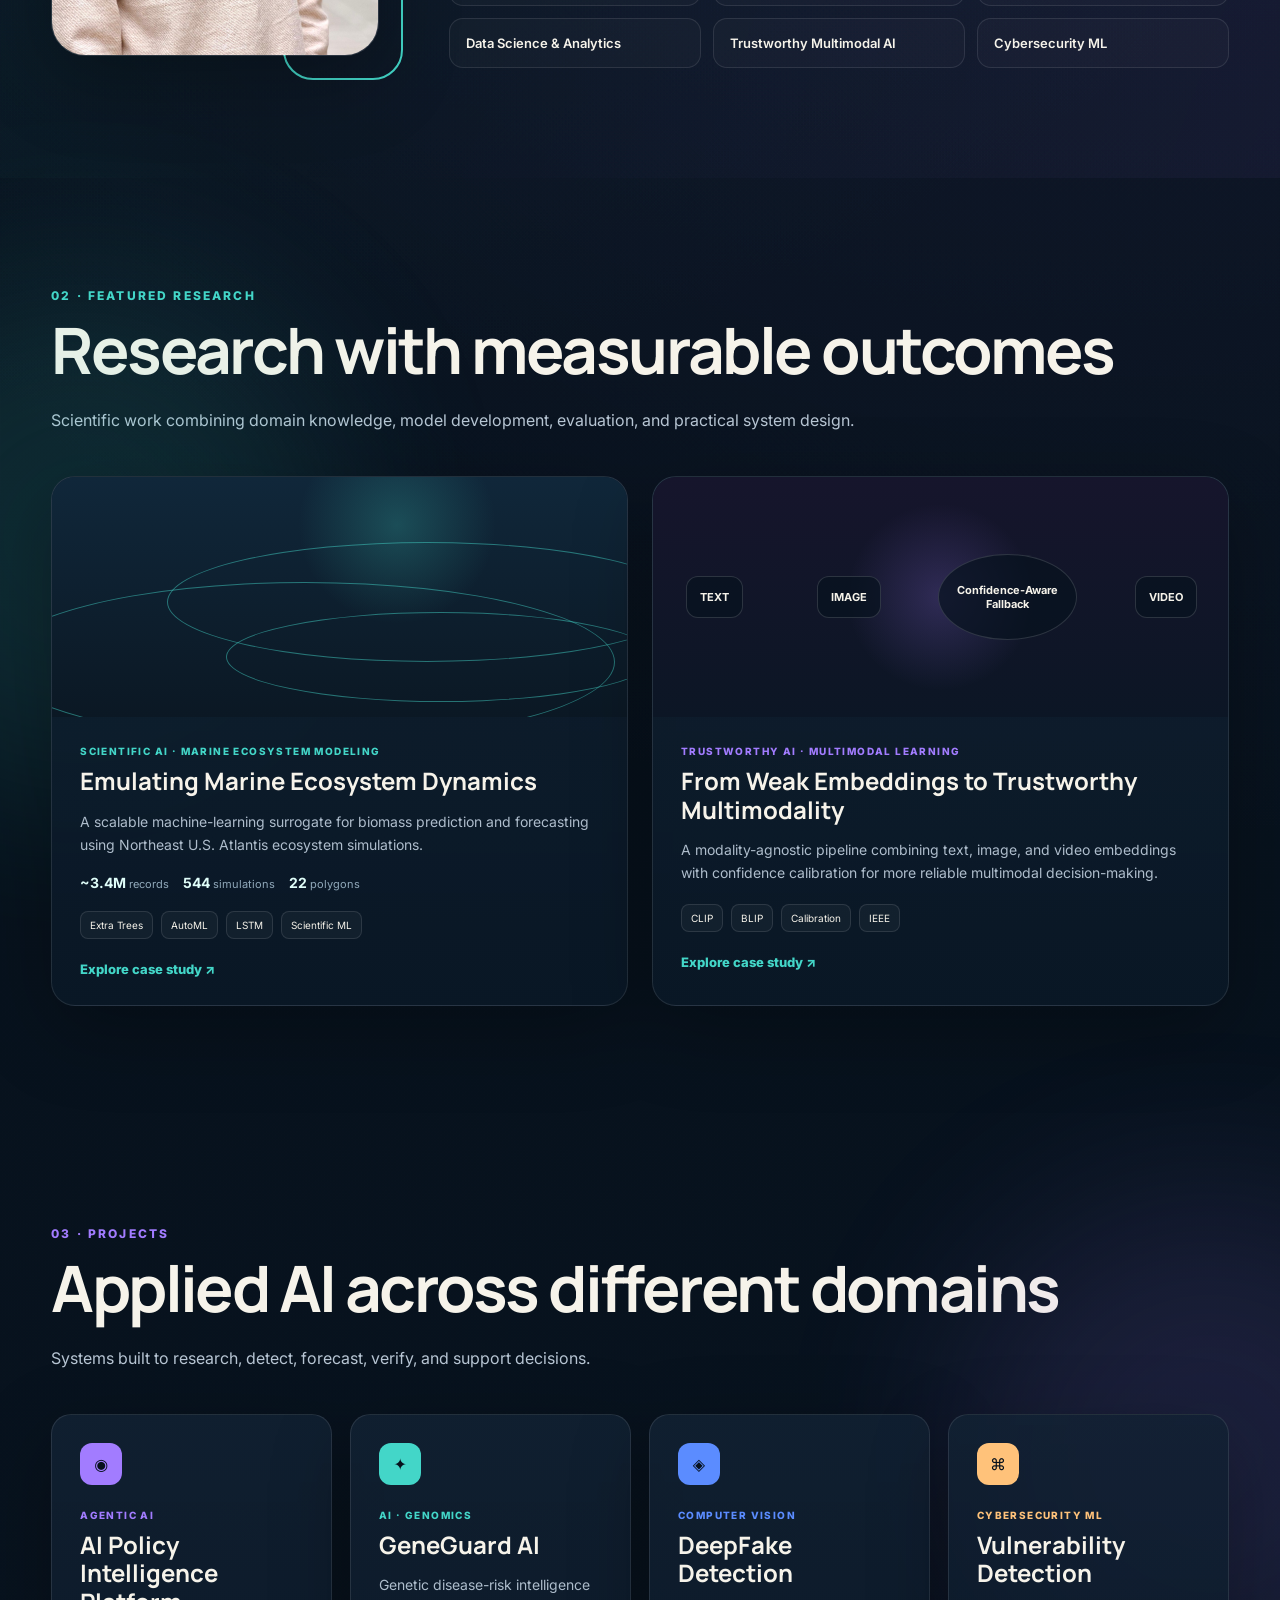
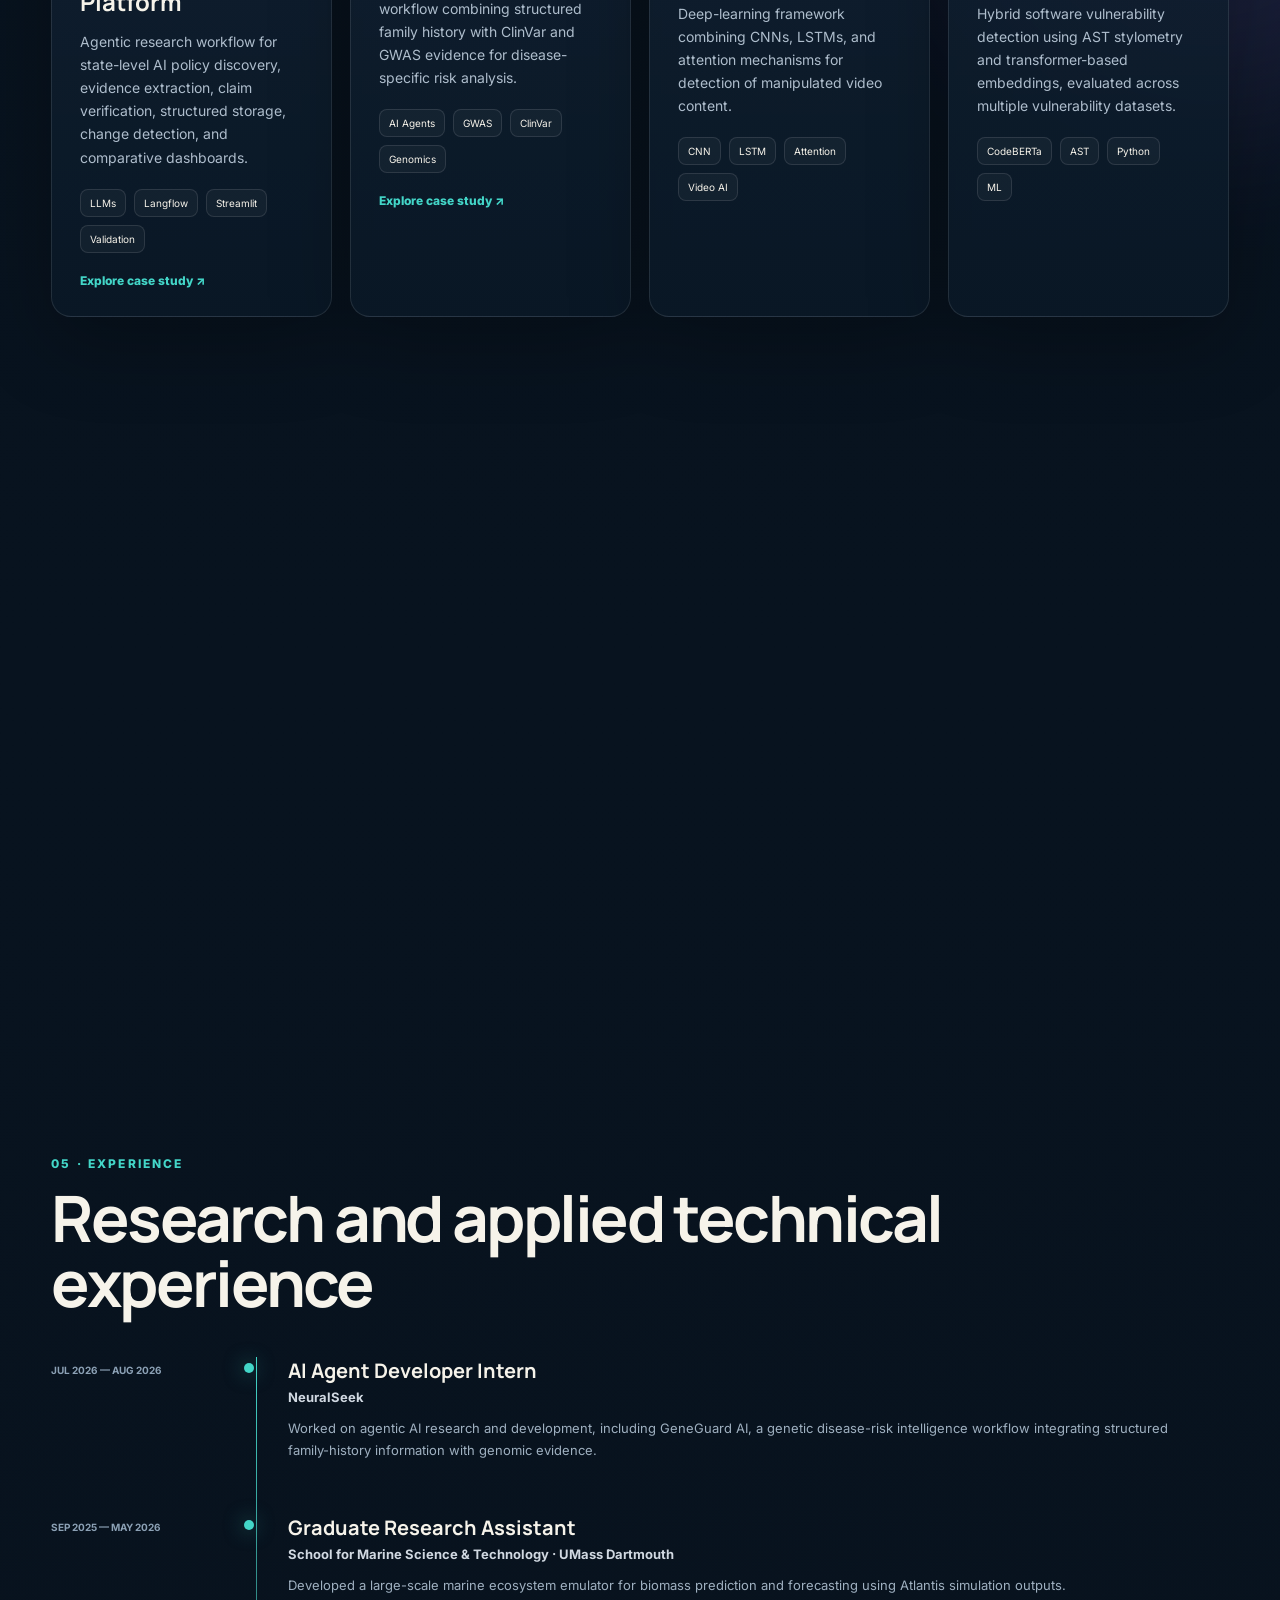
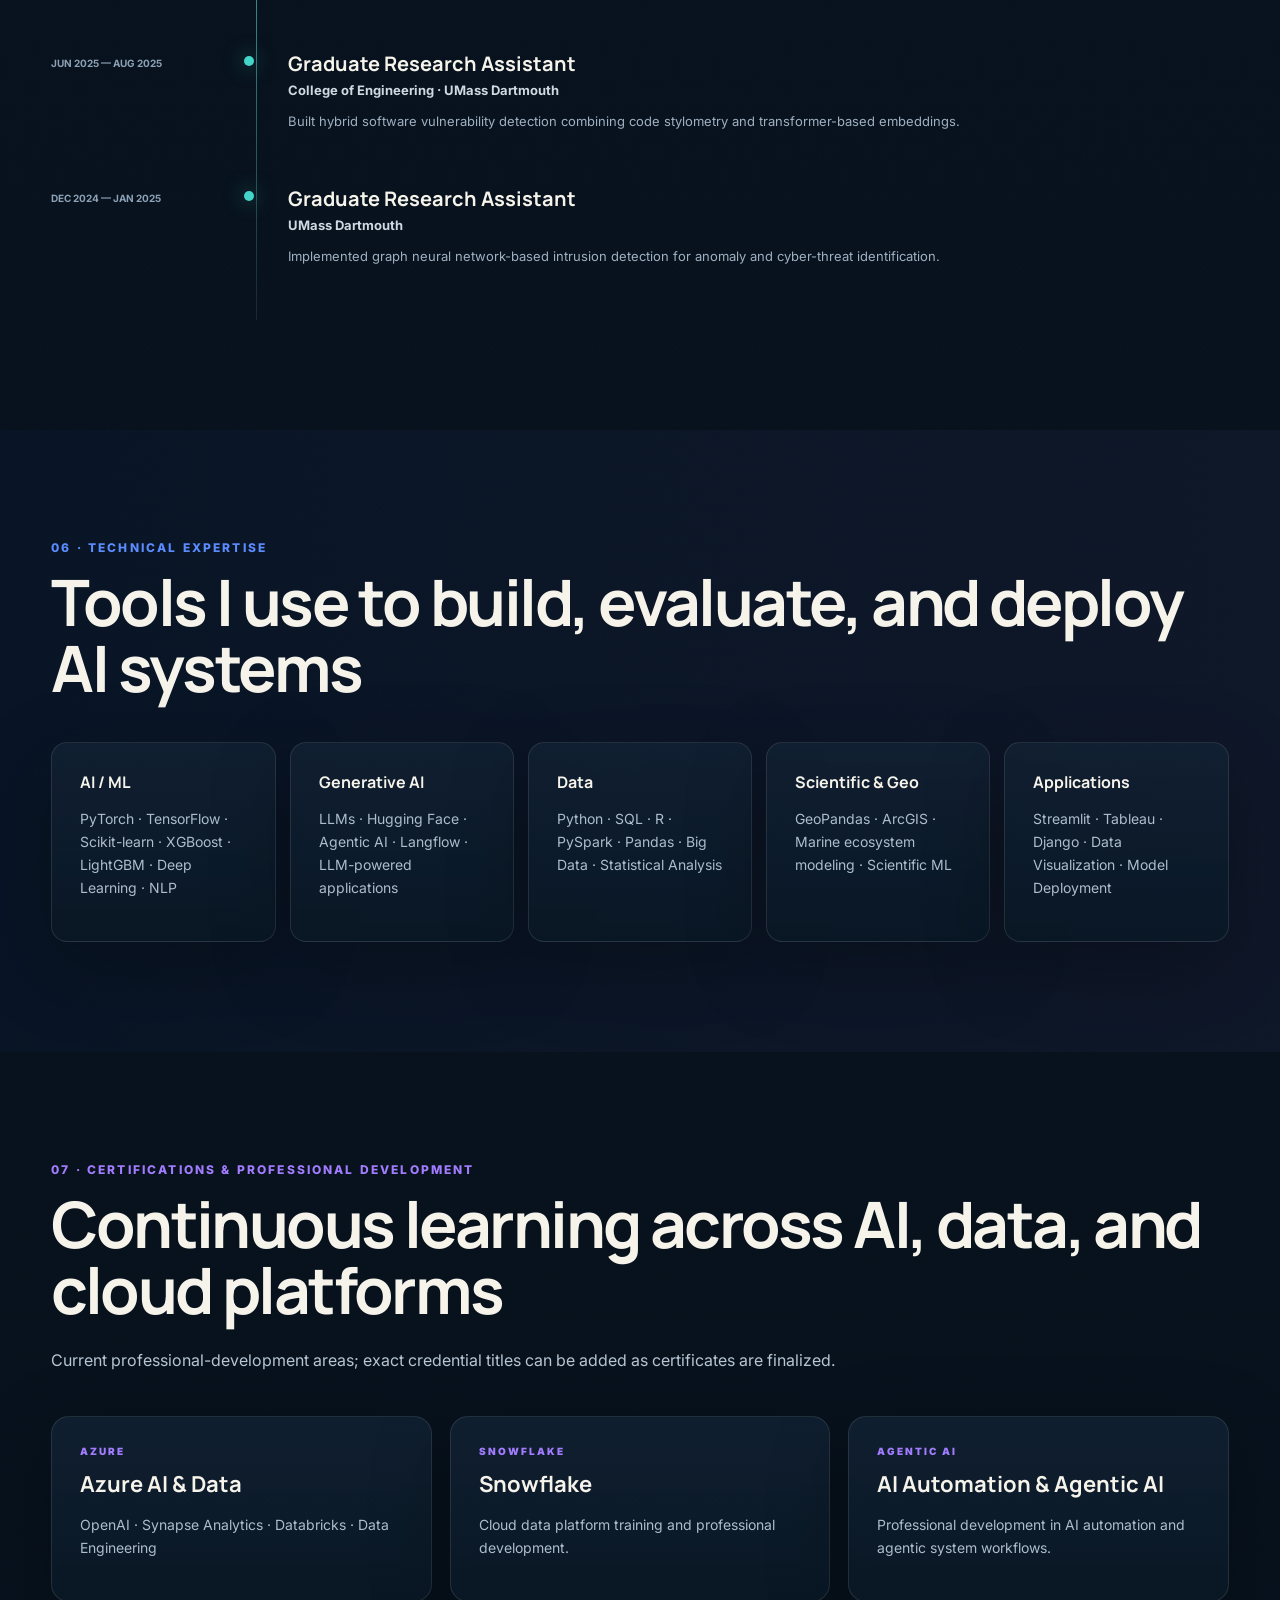
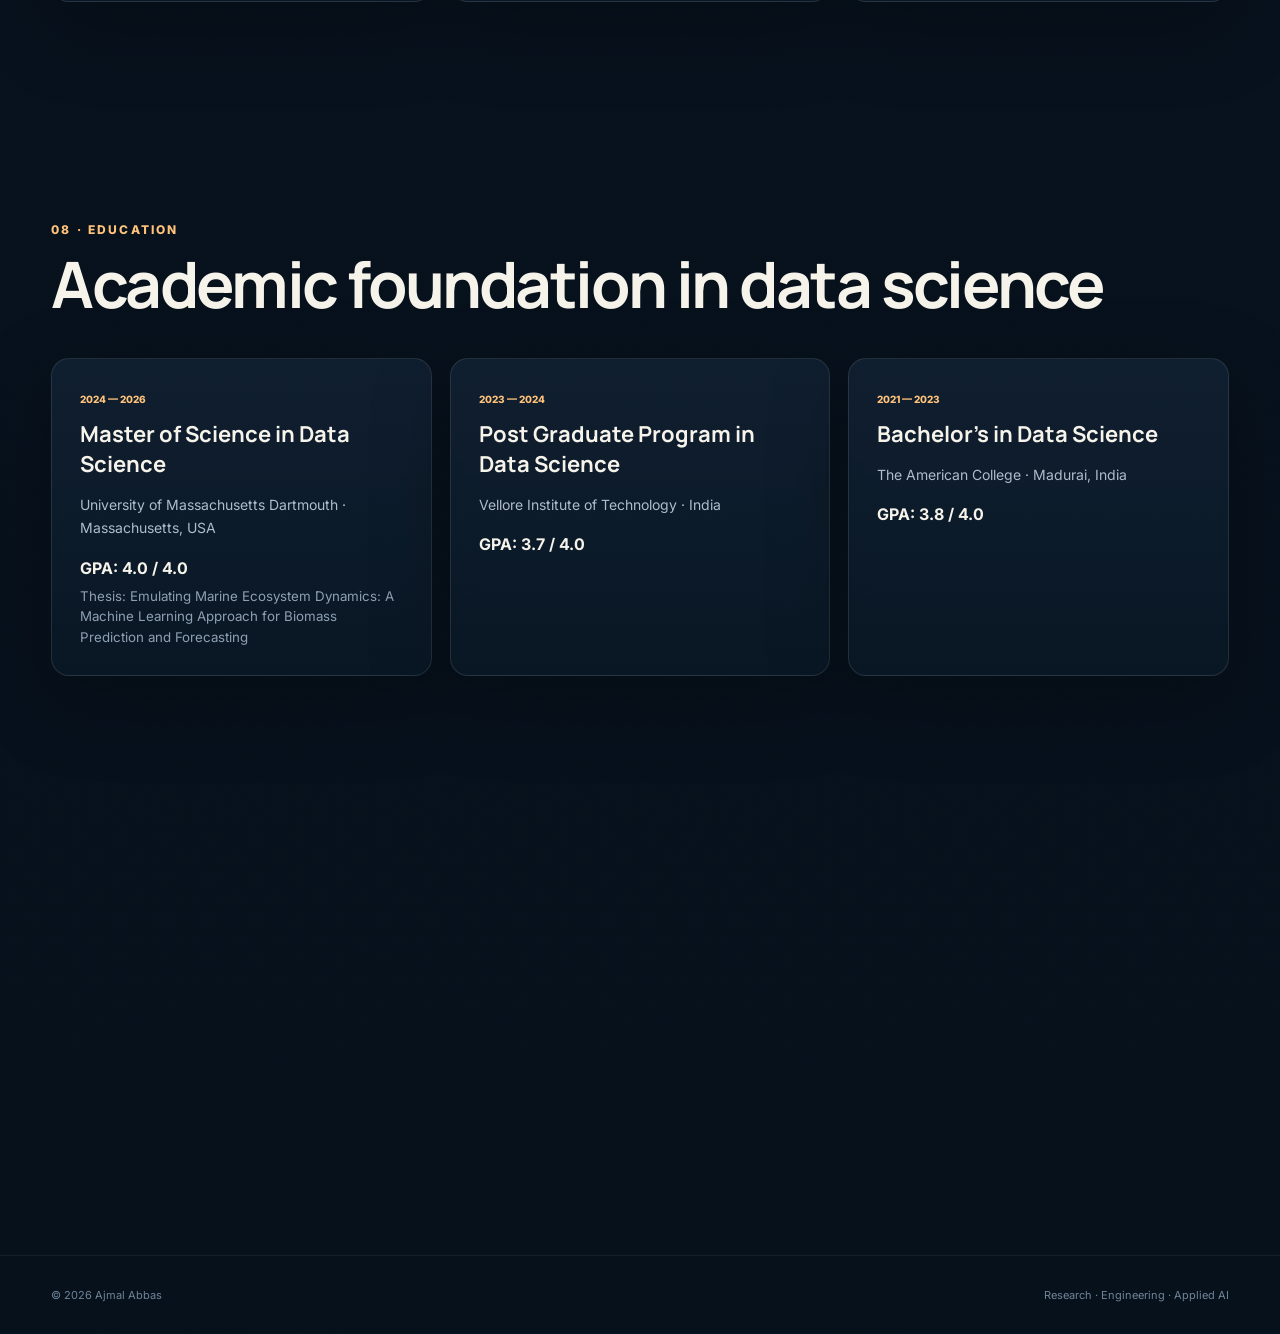
==== commit 26f6b9b2: "Add files via upload" ====
--- a/index.html
+++ b/index.html
@@ -127,7 +127,8 @@
       <p>Systems built to research, detect, forecast, verify, and support decisions.</p>
     </div>
     <div class="project-grid">
-      <article class="project-card reveal"><div class="project-icon violet-bg">◉</div><div class="micro-label violet">AGENTIC AI</div><h3>AI Policy Intelligence Platform</h3><p>Agentic research workflow for state-level AI policy discovery, evidence extraction, claim verification, structured storage, change detection, and comparative dashboards.</p><div class="tag-row"><span>LLMs</span><span>Langflow</span><span>Streamlit</span><span>Validation</span></div></article>
+      <article class="project-card reveal">
+        <a class="card-cover-link" href="ai-policy-intelligence.html" aria-label="Open AI Policy Intelligence case study"></a><div class="project-icon violet-bg">◉</div><div class="micro-label violet">AGENTIC AI</div><h3>AI Policy Intelligence Platform</h3><p>Agentic research workflow for state-level AI policy discovery, evidence extraction, claim verification, structured storage, change detection, and comparative dashboards.</p><div class="tag-row"><span>LLMs</span><span>Langflow</span><span>Streamlit</span><span>Validation</span></div><div class="case-link">Explore case study <span>↗</span></div></article>
       <article class="project-card reveal">
         <a class="card-cover-link" href="geneguard-ai.html" aria-label="Open GeneGuard AI case study"></a><div class="project-icon teal-bg">✦</div><div class="micro-label teal">AI · GENOMICS</div><h3>GeneGuard AI</h3><p>Genetic disease-risk intelligence workflow combining structured family history with ClinVar and GWAS evidence for disease-specific risk analysis.</p><div class="tag-row"><span>AI Agents</span><span>GWAS</span><span>ClinVar</span><span>Genomics</span></div><div class="case-link">Explore case study <span>↗</span></div></article>
       <article class="project-card reveal"><div class="project-icon blue-bg">◈</div><div class="micro-label">COMPUTER VISION</div><h3>DeepFake Detection</h3><p>Deep-learning framework combining CNNs, LSTMs, and attention mechanisms for detection of manipulated video content.</p><div class="tag-row"><span>CNN</span><span>LSTM</span><span>Attention</span><span>Video AI</span></div></article>
--- a/styles.css
+++ b/styles.css
@@ -31,3 +31,9 @@
   font-weight:800;
   pointer-events:none;
 }
+
+
+/* AI Policy Intelligence card integration */
+.project-card{position:relative}
+.project-card .card-cover-link{position:absolute;inset:0;z-index:6}
+.project-card .case-link{position:relative;z-index:7;margin-top:20px;color:var(--teal);font-size:12px;font-weight:800;pointer-events:none}
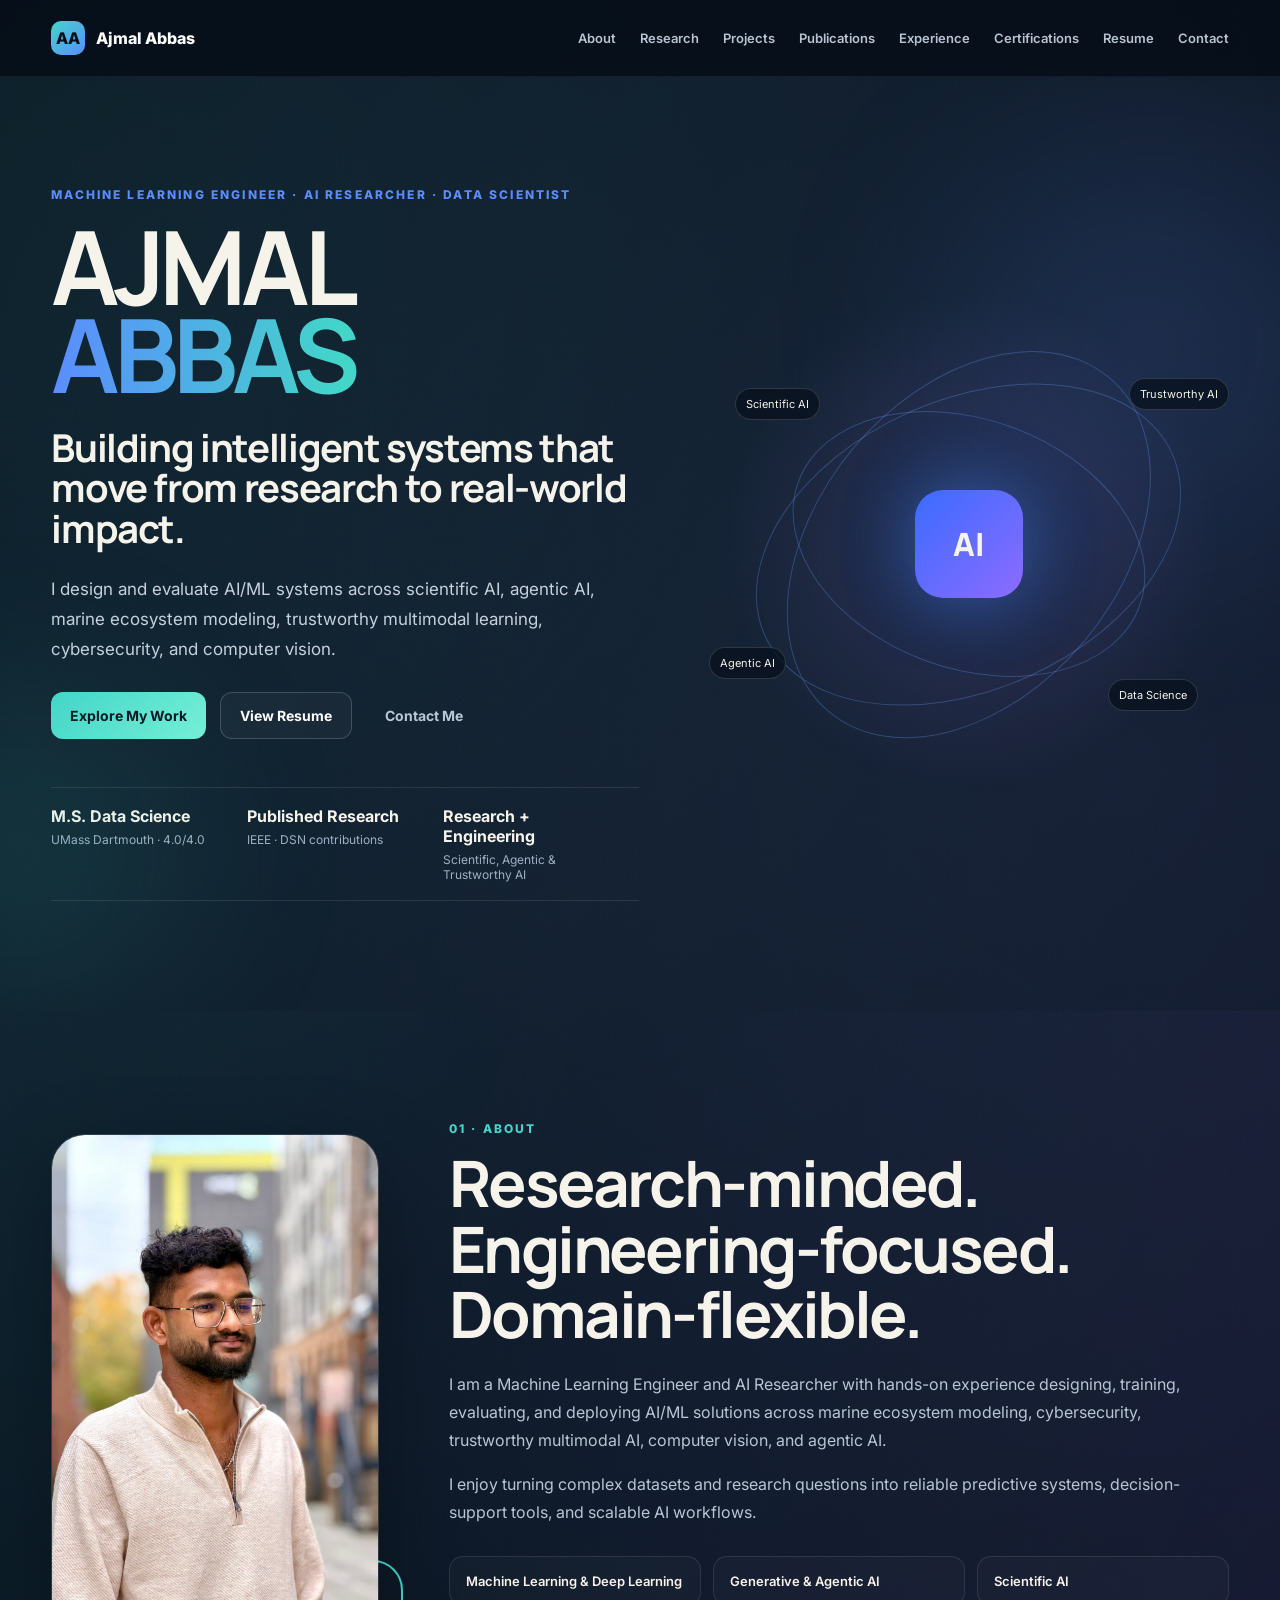
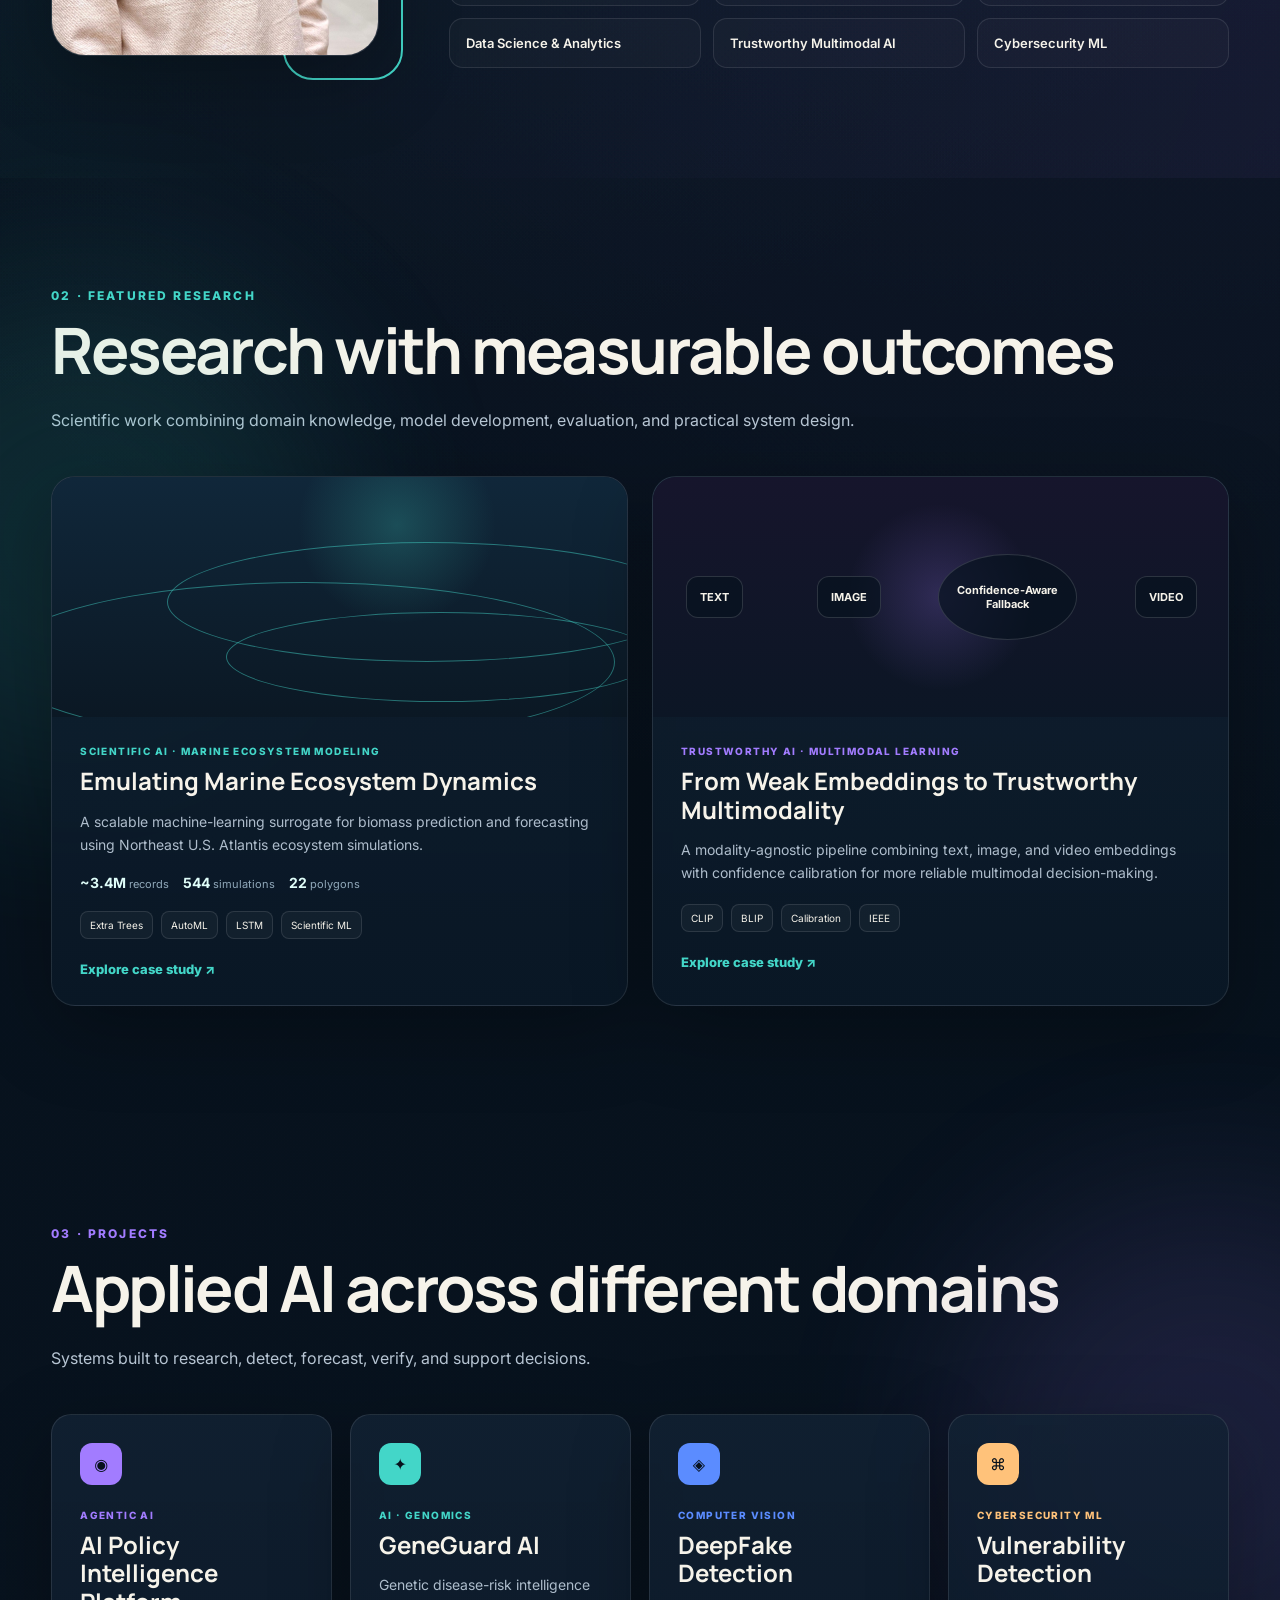
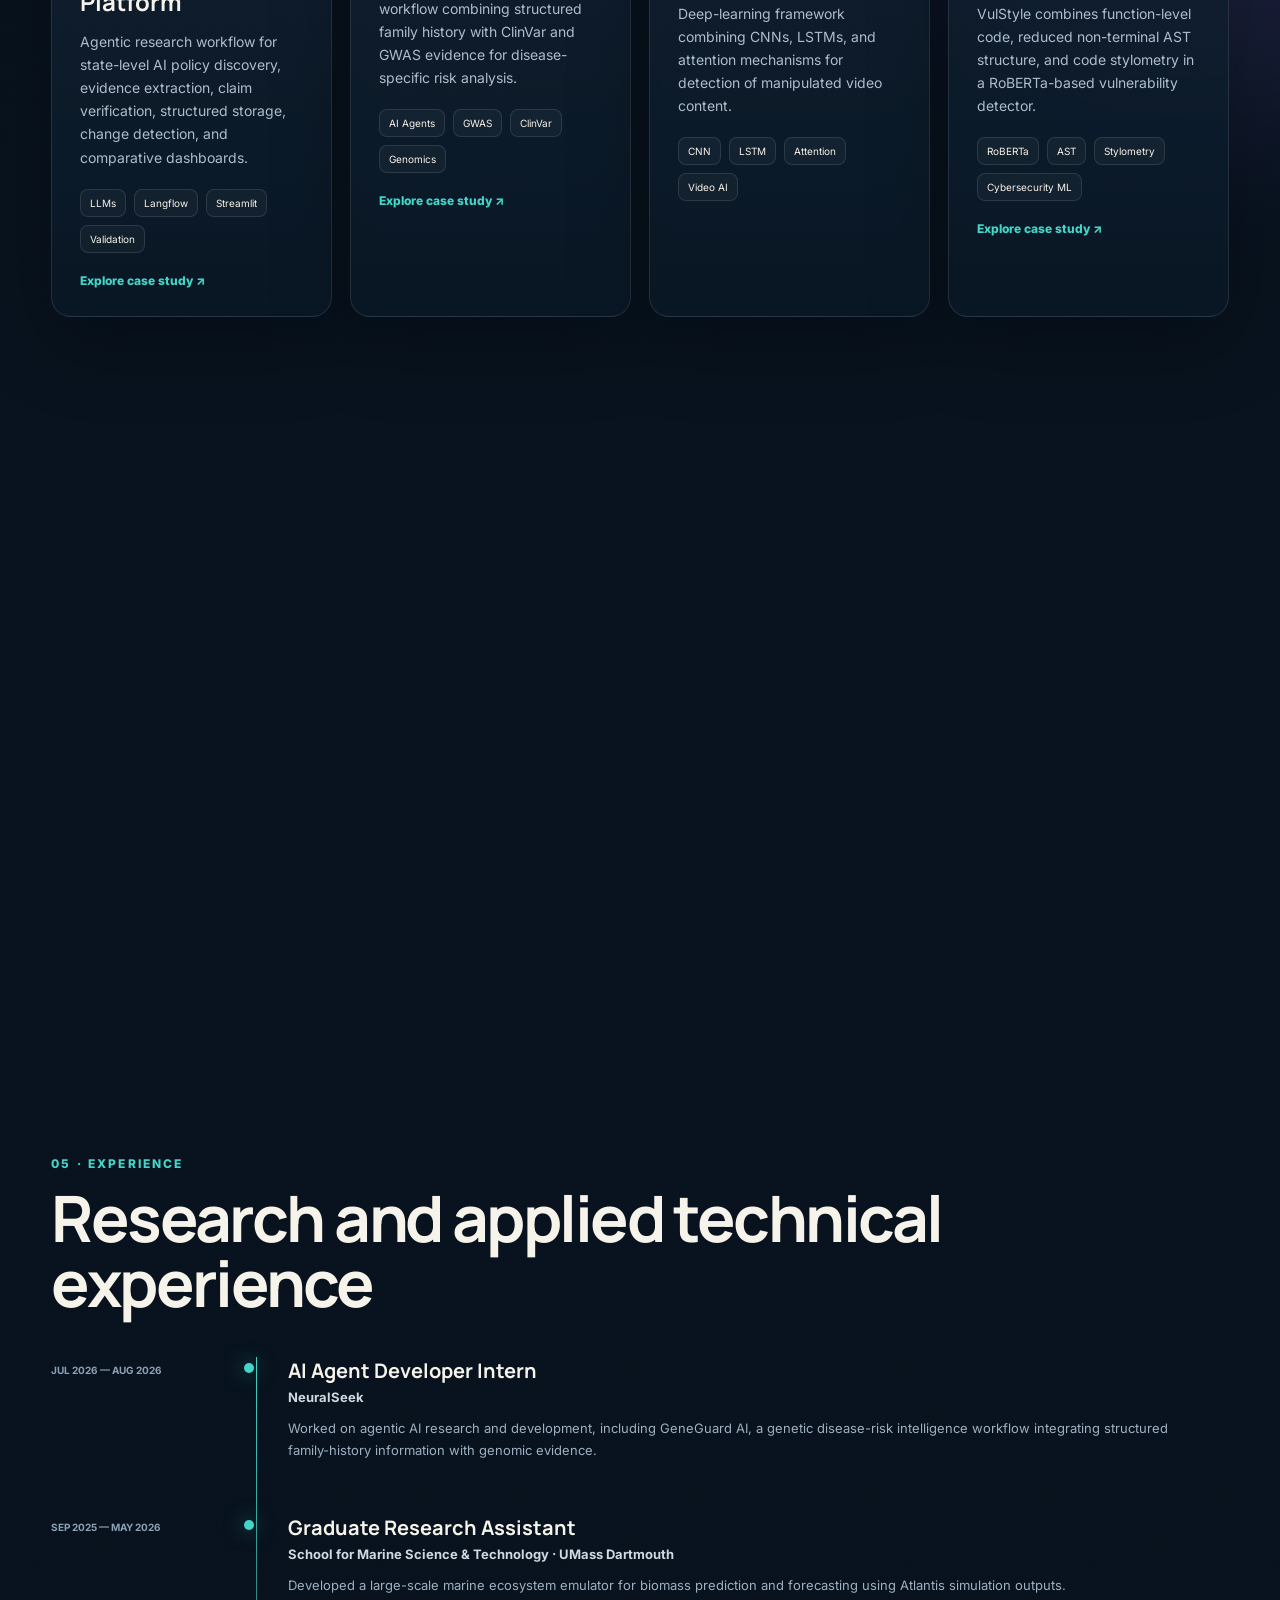
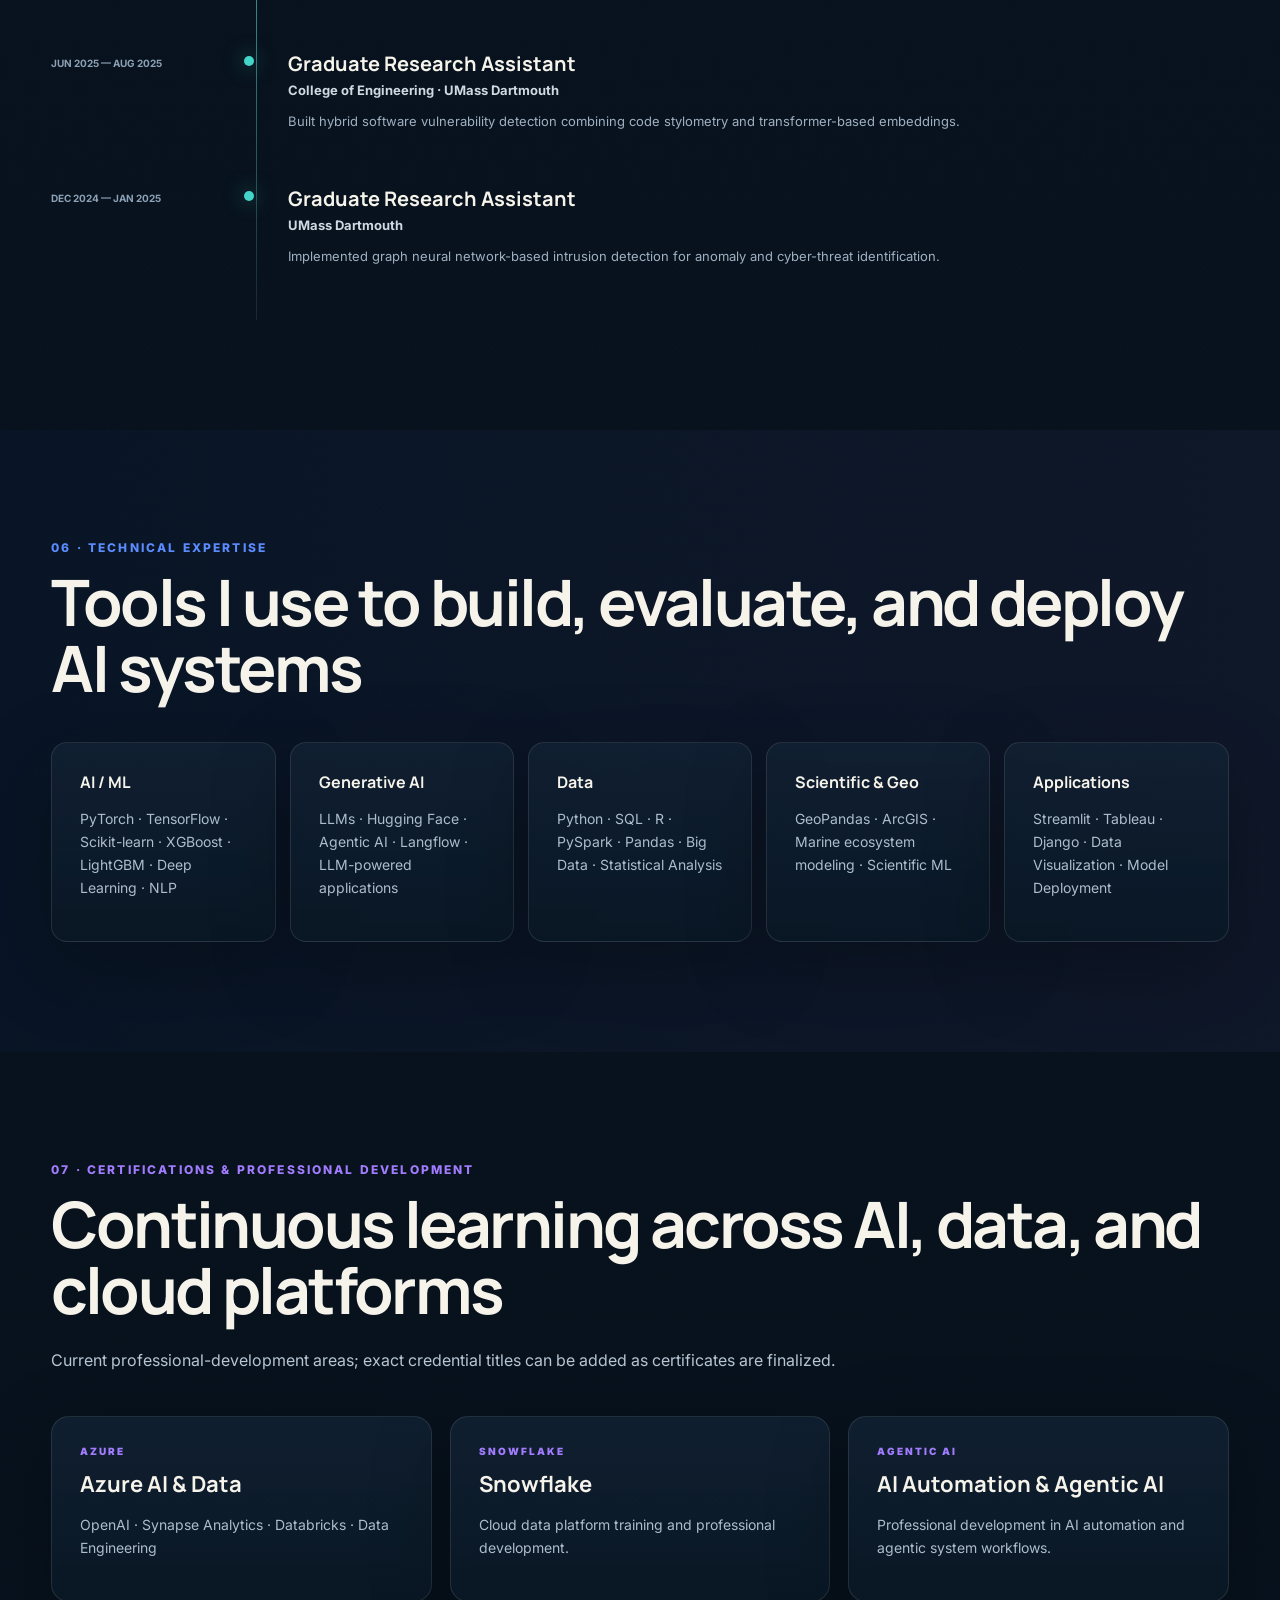
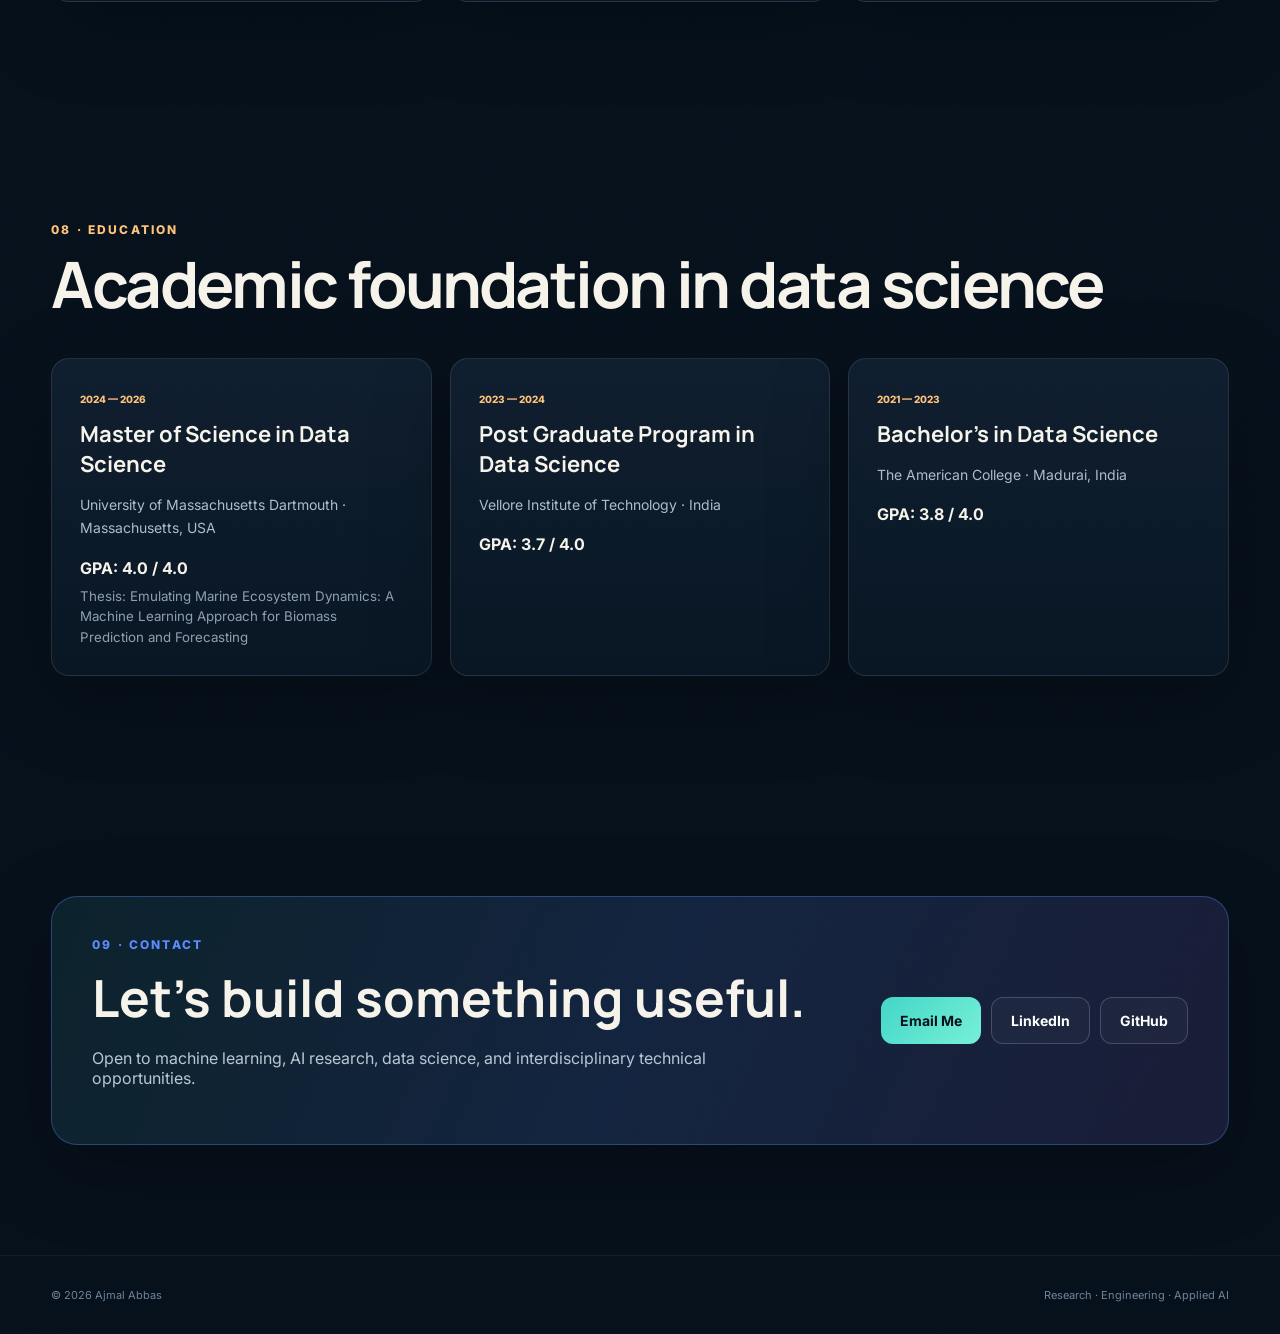
==== commit aab81a95: "Add files via upload" ====
--- a/index.html
+++ b/index.html
@@ -132,7 +132,8 @@
       <article class="project-card reveal">
         <a class="card-cover-link" href="geneguard-ai.html" aria-label="Open GeneGuard AI case study"></a><div class="project-icon teal-bg">✦</div><div class="micro-label teal">AI · GENOMICS</div><h3>GeneGuard AI</h3><p>Genetic disease-risk intelligence workflow combining structured family history with ClinVar and GWAS evidence for disease-specific risk analysis.</p><div class="tag-row"><span>AI Agents</span><span>GWAS</span><span>ClinVar</span><span>Genomics</span></div><div class="case-link">Explore case study <span>↗</span></div></article>
       <article class="project-card reveal"><div class="project-icon blue-bg">◈</div><div class="micro-label">COMPUTER VISION</div><h3>DeepFake Detection</h3><p>Deep-learning framework combining CNNs, LSTMs, and attention mechanisms for detection of manipulated video content.</p><div class="tag-row"><span>CNN</span><span>LSTM</span><span>Attention</span><span>Video AI</span></div></article>
-      <article class="project-card reveal"><div class="project-icon warm-bg">⌘</div><div class="micro-label warm">CYBERSECURITY ML</div><h3>Vulnerability Detection</h3><p>Hybrid software vulnerability detection using AST stylometry and transformer-based embeddings, evaluated across multiple vulnerability datasets.</p><div class="tag-row"><span>CodeBERTa</span><span>AST</span><span>Python</span><span>ML</span></div></article>
+      <article class="project-card reveal">
+        <a class="card-cover-link" href="vulstyle.html" aria-label="Open VulStyle vulnerability detection case study"></a><div class="project-icon warm-bg">⌘</div><div class="micro-label warm">CYBERSECURITY ML</div><h3>Vulnerability Detection</h3><p>VulStyle combines function-level code, reduced non-terminal AST structure, and code stylometry in a RoBERTa-based vulnerability detector.</p><div class="tag-row"><span>RoBERTa</span><span>AST</span><span>Stylometry</span><span>Cybersecurity ML</span></div><div class="case-link">Explore case study <span>↗</span></div></article>
     </div>
   </div>
 </section>
@@ -142,7 +143,7 @@
     <div class="section-heading reveal"><div class="eyebrow warm">04 · PUBLICATIONS & RESEARCH OUTPUT</div><h2>Published and presented work</h2></div>
     <div class="publication-grid">
       <article class="pub-card reveal"><span class="pub-year">2026</span><h3>From Weak Embeddings to Trustworthy Multimodality</h3><p>Modality-Agnostic Learning with Confidence-Aware Fallback</p><span class="status">IEEE SIEDS</span></article>
-      <article class="pub-card reveal"><span class="pub-year">2026</span><h3>VulStyle</h3><p>A Multi-Modal Pre-Training for Code Stylometry-Augmented Vulnerability Detection</p><span class="status">DSN contribution</span></article>
+      <article class="pub-card reveal" style="position:relative"><a class="card-cover-link" href="vulstyle.html" aria-label="Open VulStyle case study"></a><span class="pub-year">2026</span><h3>VulStyle</h3><p>A Multi-Modal Pre-Training for Code Stylometry-Augmented Vulnerability Detection</p><span class="status">IEEE/IFIP DSN 2026 · Accepted</span></article>
       <article class="pub-card reveal"><span class="pub-year">IEEE</span><h3>Paddy Leaf Disease Detection & Classification</h3><p>Deep-learning research on plant disease detection and classification.</p><span class="status">Published</span></article>
     </div>
   </div>
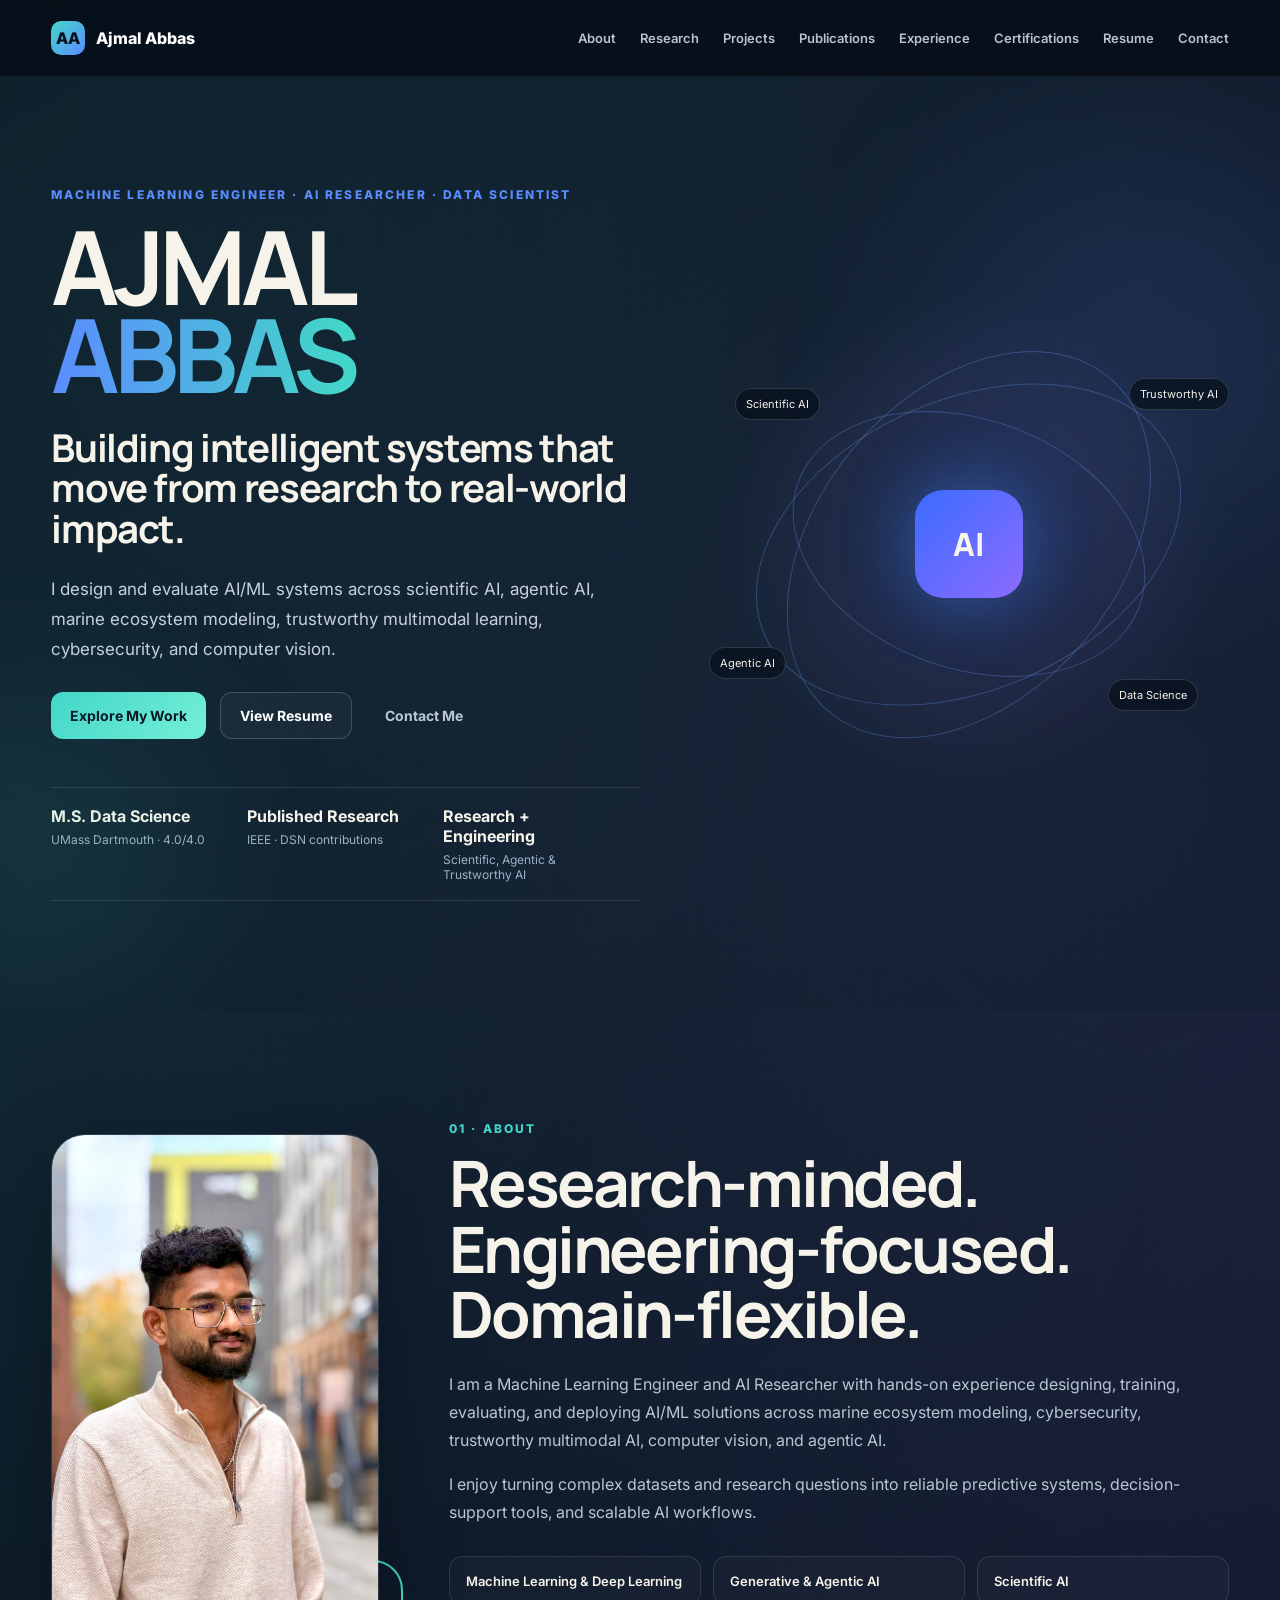
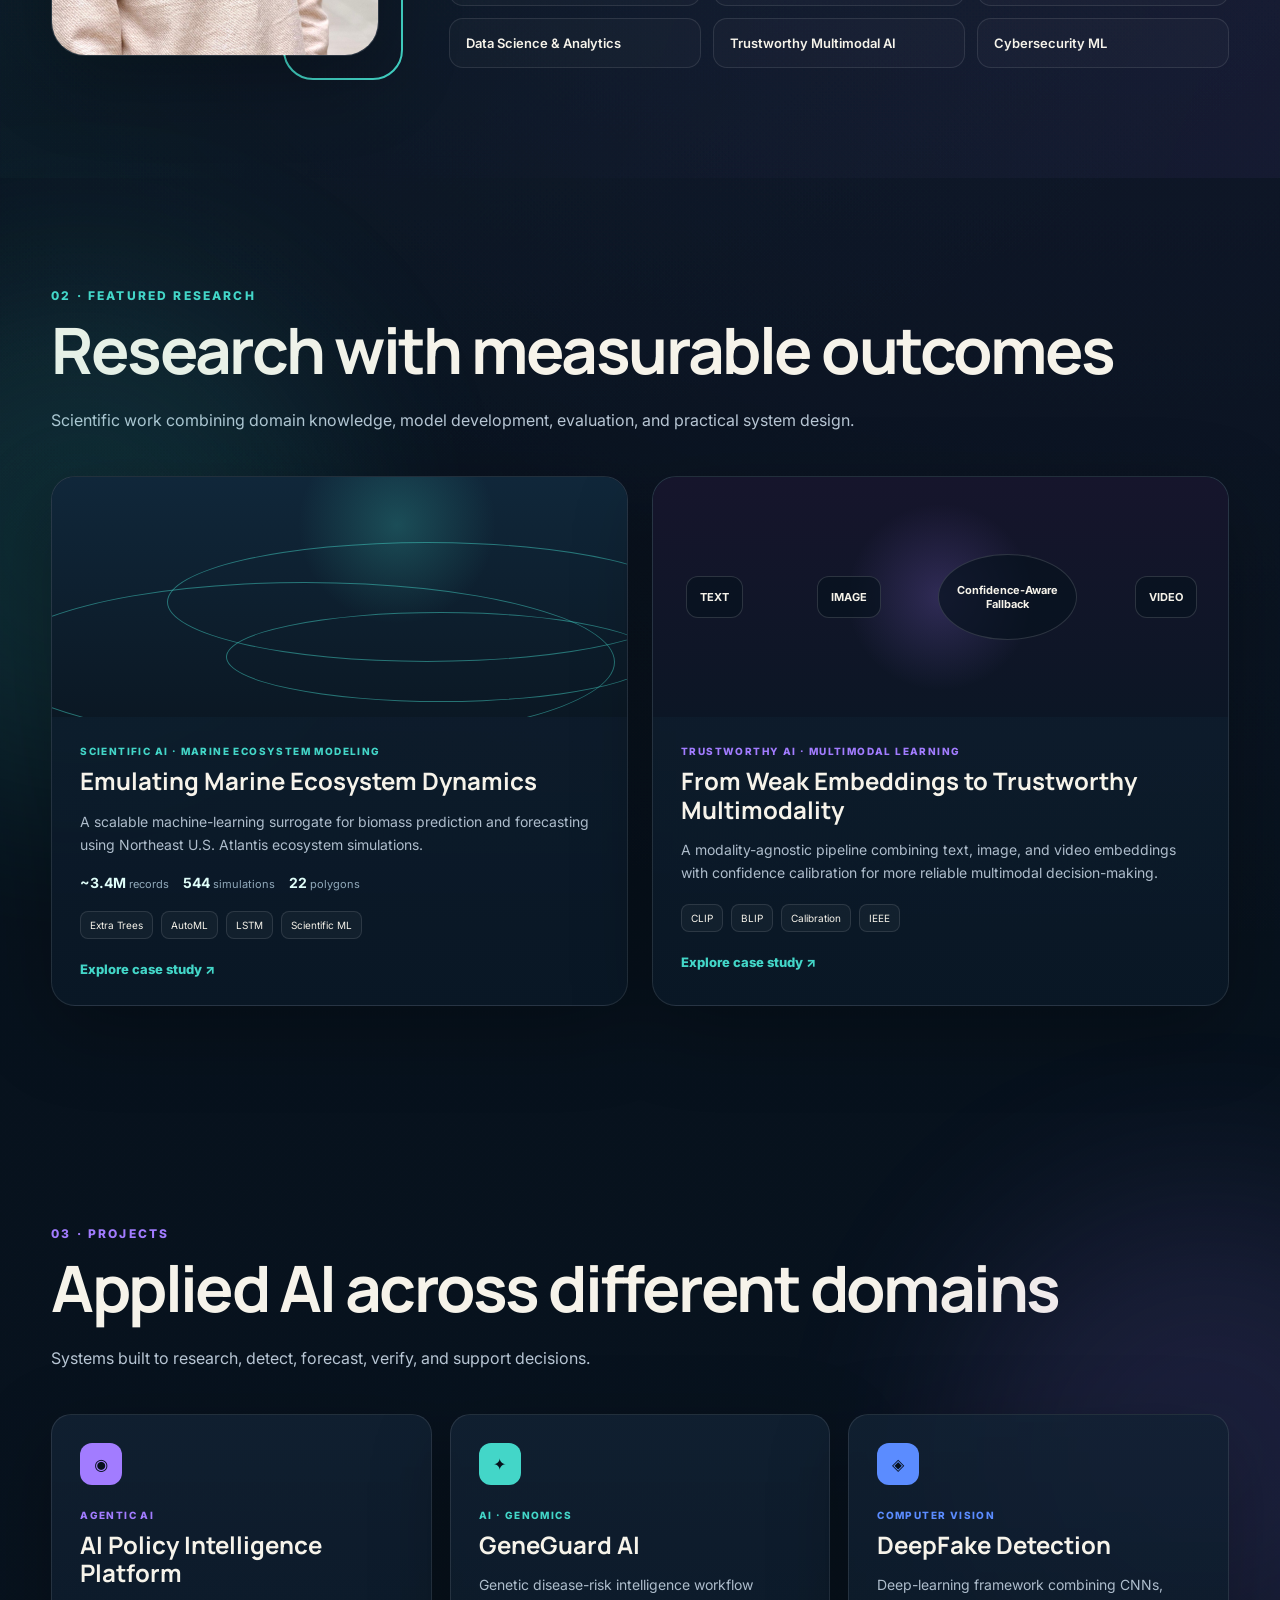
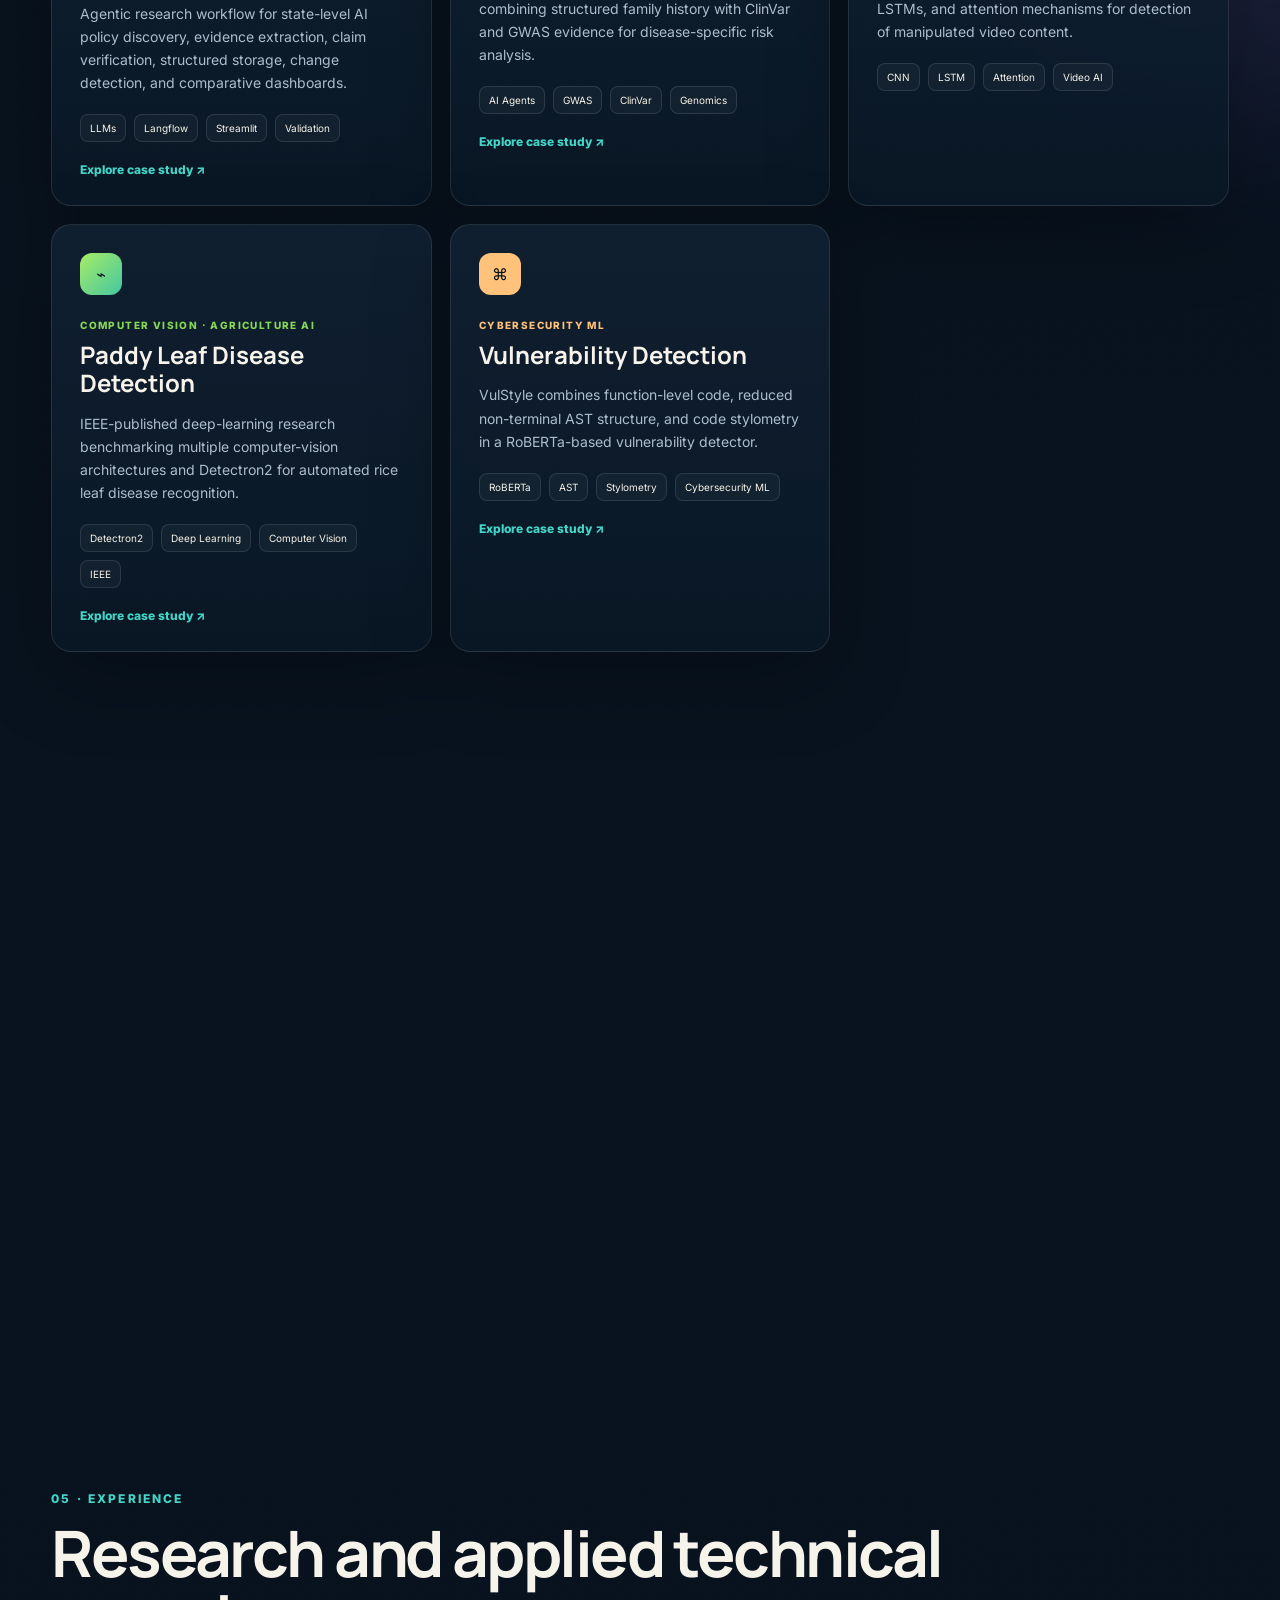
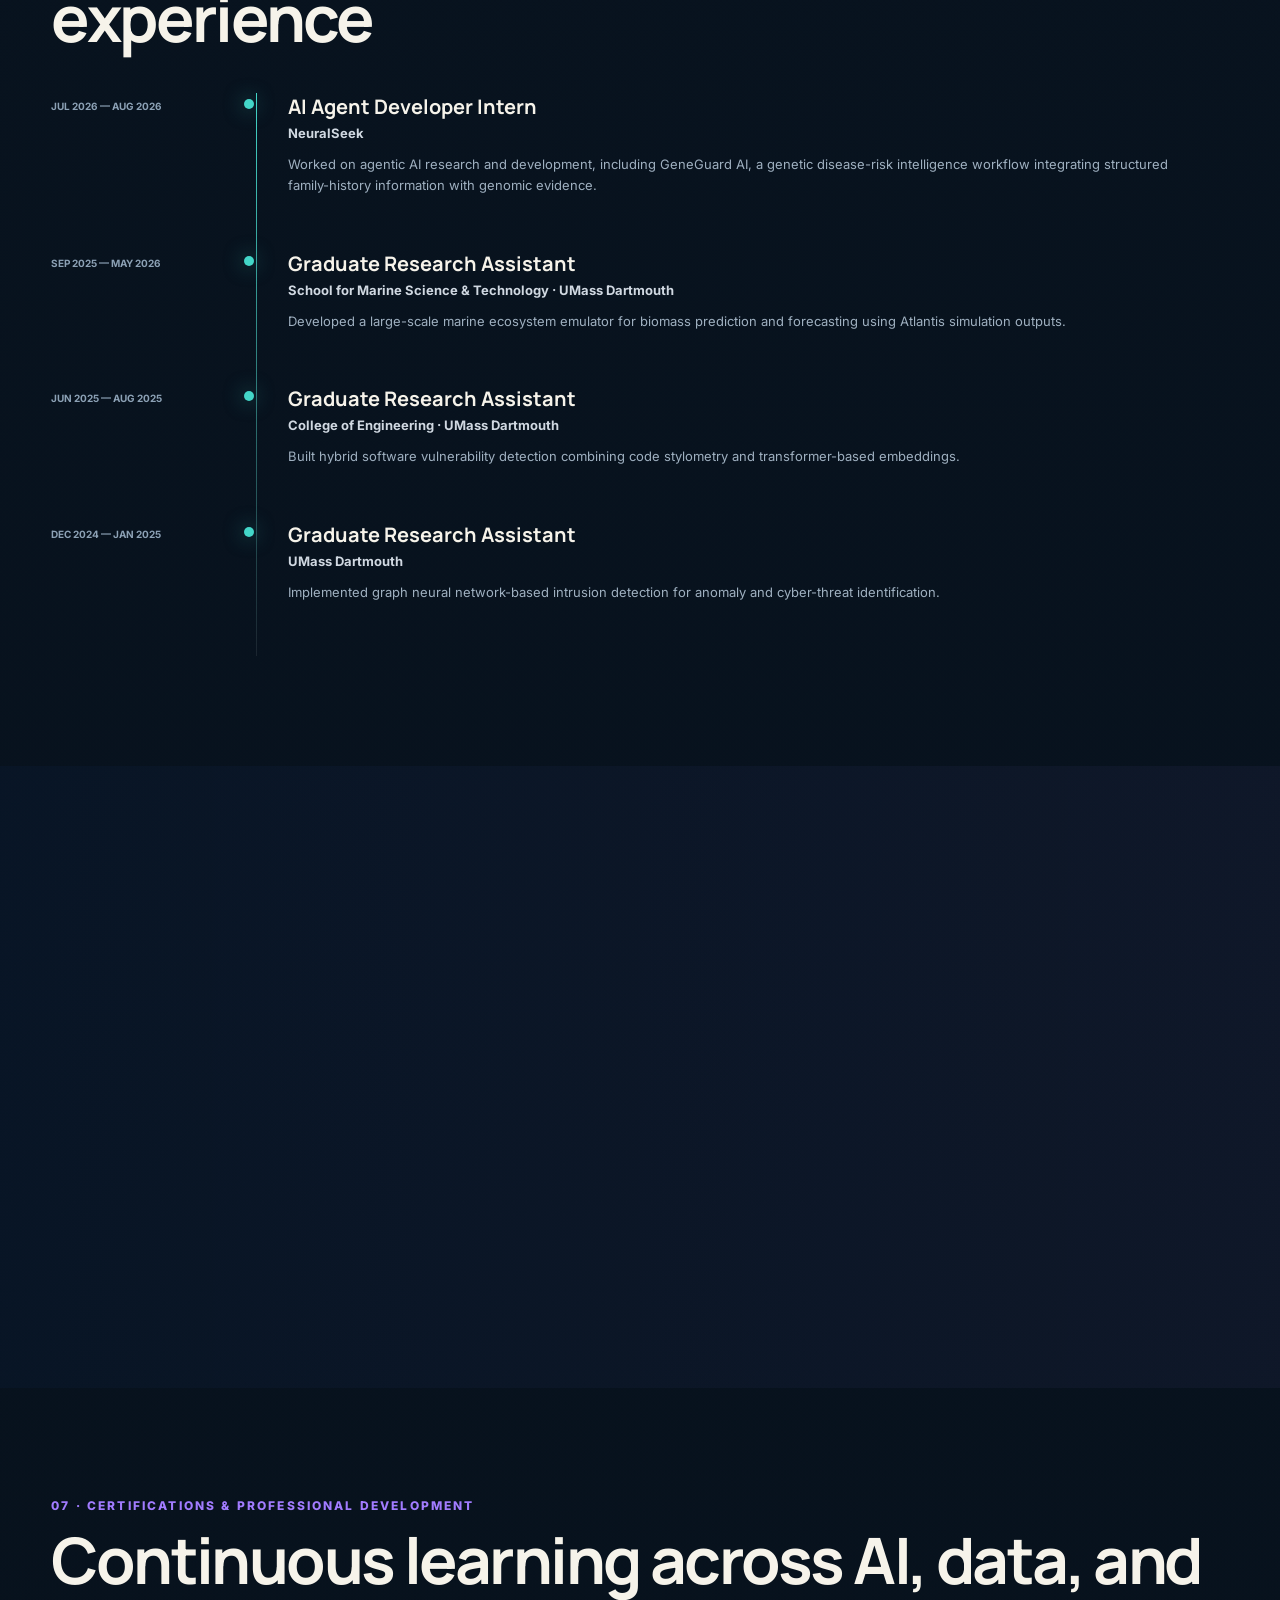
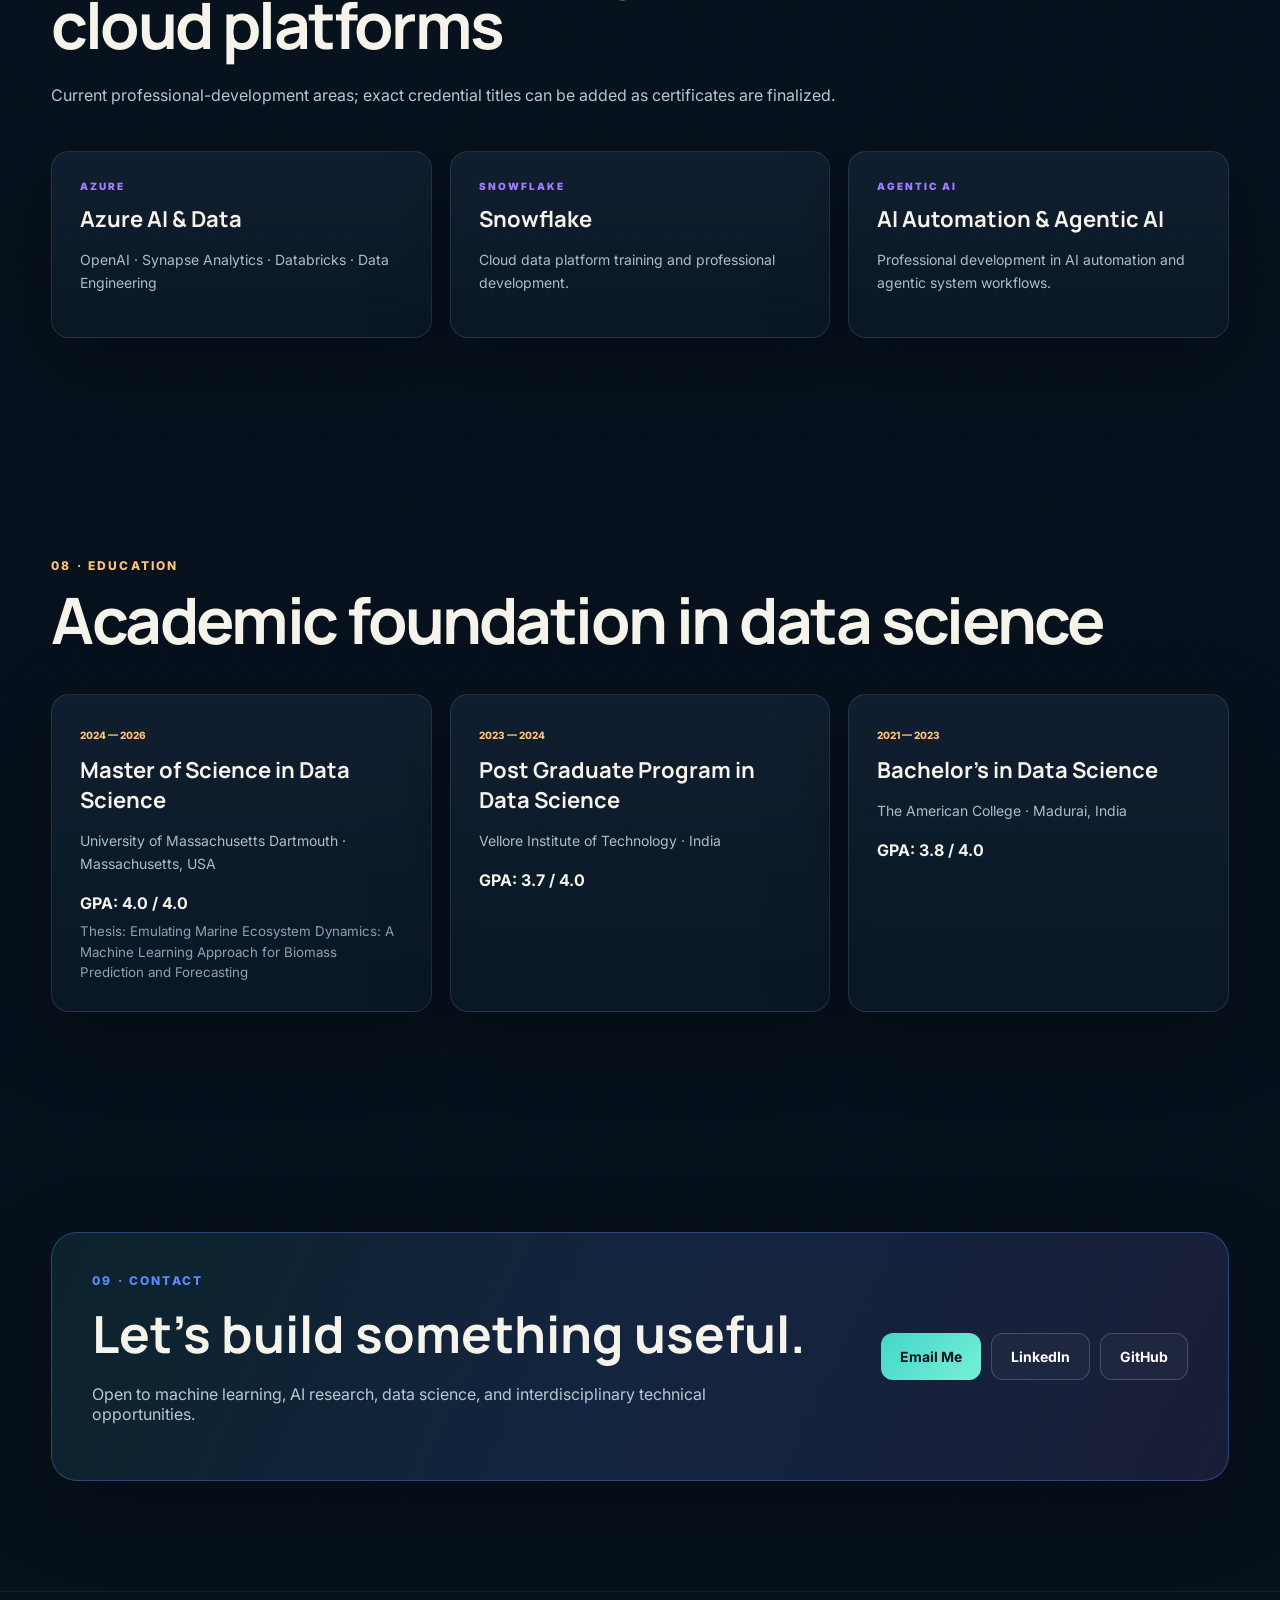
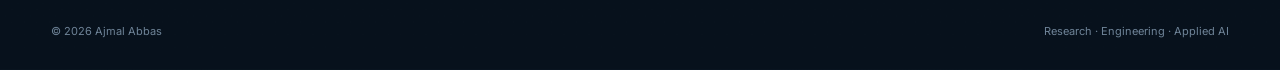
==== commit 80e6cfc4: "Add files via upload" ====
--- a/index.html
+++ b/index.html
@@ -133,6 +133,8 @@
         <a class="card-cover-link" href="geneguard-ai.html" aria-label="Open GeneGuard AI case study"></a><div class="project-icon teal-bg">✦</div><div class="micro-label teal">AI · GENOMICS</div><h3>GeneGuard AI</h3><p>Genetic disease-risk intelligence workflow combining structured family history with ClinVar and GWAS evidence for disease-specific risk analysis.</p><div class="tag-row"><span>AI Agents</span><span>GWAS</span><span>ClinVar</span><span>Genomics</span></div><div class="case-link">Explore case study <span>↗</span></div></article>
       <article class="project-card reveal"><div class="project-icon blue-bg">◈</div><div class="micro-label">COMPUTER VISION</div><h3>DeepFake Detection</h3><p>Deep-learning framework combining CNNs, LSTMs, and attention mechanisms for detection of manipulated video content.</p><div class="tag-row"><span>CNN</span><span>LSTM</span><span>Attention</span><span>Video AI</span></div></article>
       <article class="project-card reveal">
+        <a class="card-cover-link" href="paddy-leaf-disease.html" aria-label="Open Paddy Leaf Disease Detection case study"></a><div class="project-icon agri-bg">⌁</div><div class="micro-label agri">COMPUTER VISION · AGRICULTURE AI</div><h3>Paddy Leaf Disease Detection</h3><p>IEEE-published deep-learning research benchmarking multiple computer-vision architectures and Detectron2 for automated rice leaf disease recognition.</p><div class="tag-row"><span>Detectron2</span><span>Deep Learning</span><span>Computer Vision</span><span>IEEE</span></div><div class="case-link">Explore case study <span>↗</span></div></article>
+      <article class="project-card reveal">
         <a class="card-cover-link" href="vulstyle.html" aria-label="Open VulStyle vulnerability detection case study"></a><div class="project-icon warm-bg">⌘</div><div class="micro-label warm">CYBERSECURITY ML</div><h3>Vulnerability Detection</h3><p>VulStyle combines function-level code, reduced non-terminal AST structure, and code stylometry in a RoBERTa-based vulnerability detector.</p><div class="tag-row"><span>RoBERTa</span><span>AST</span><span>Stylometry</span><span>Cybersecurity ML</span></div><div class="case-link">Explore case study <span>↗</span></div></article>
     </div>
   </div>
@@ -144,7 +146,7 @@
     <div class="publication-grid">
       <article class="pub-card reveal"><span class="pub-year">2026</span><h3>From Weak Embeddings to Trustworthy Multimodality</h3><p>Modality-Agnostic Learning with Confidence-Aware Fallback</p><span class="status">IEEE SIEDS</span></article>
       <article class="pub-card reveal" style="position:relative"><a class="card-cover-link" href="vulstyle.html" aria-label="Open VulStyle case study"></a><span class="pub-year">2026</span><h3>VulStyle</h3><p>A Multi-Modal Pre-Training for Code Stylometry-Augmented Vulnerability Detection</p><span class="status">IEEE/IFIP DSN 2026 · Accepted</span></article>
-      <article class="pub-card reveal"><span class="pub-year">IEEE</span><h3>Paddy Leaf Disease Detection & Classification</h3><p>Deep-learning research on plant disease detection and classification.</p><span class="status">Published</span></article>
+      <article class="pub-card reveal" style="position:relative"><a class="card-cover-link" href="paddy-leaf-disease.html" aria-label="Open Paddy Leaf Disease Detection case study"></a><span class="pub-year">2024</span><h3>Paddy Leaf Disease Detection & Classification</h3><p>A Cutting Edge Deep Learning Models for Paddy Leaf Disease Detection and Classification</p><span class="status">IEEE AIIoT 2024 · Published</span></article>
     </div>
   </div>
 </section>
--- a/styles.css
+++ b/styles.css
@@ -37,3 +37,21 @@
 .project-card{position:relative}
 .project-card .card-cover-link{position:absolute;inset:0;z-index:6}
 .project-card .case-link{position:relative;z-index:7;margin-top:20px;color:var(--teal);font-size:12px;font-weight:800;pointer-events:none}
+
+
+/* Paddy Leaf Disease project integration */
+.agri-bg{
+  background:linear-gradient(135deg,#A6EB64,#45C8A2);
+}
+.micro-label.agri{
+  color:#86D856;
+}
+.project-grid{
+  grid-template-columns:repeat(3,1fr);
+}
+@media(max-width:1100px){
+  .project-grid{grid-template-columns:repeat(2,1fr)}
+}
+@media(max-width:560px){
+  .project-grid{grid-template-columns:1fr}
+}
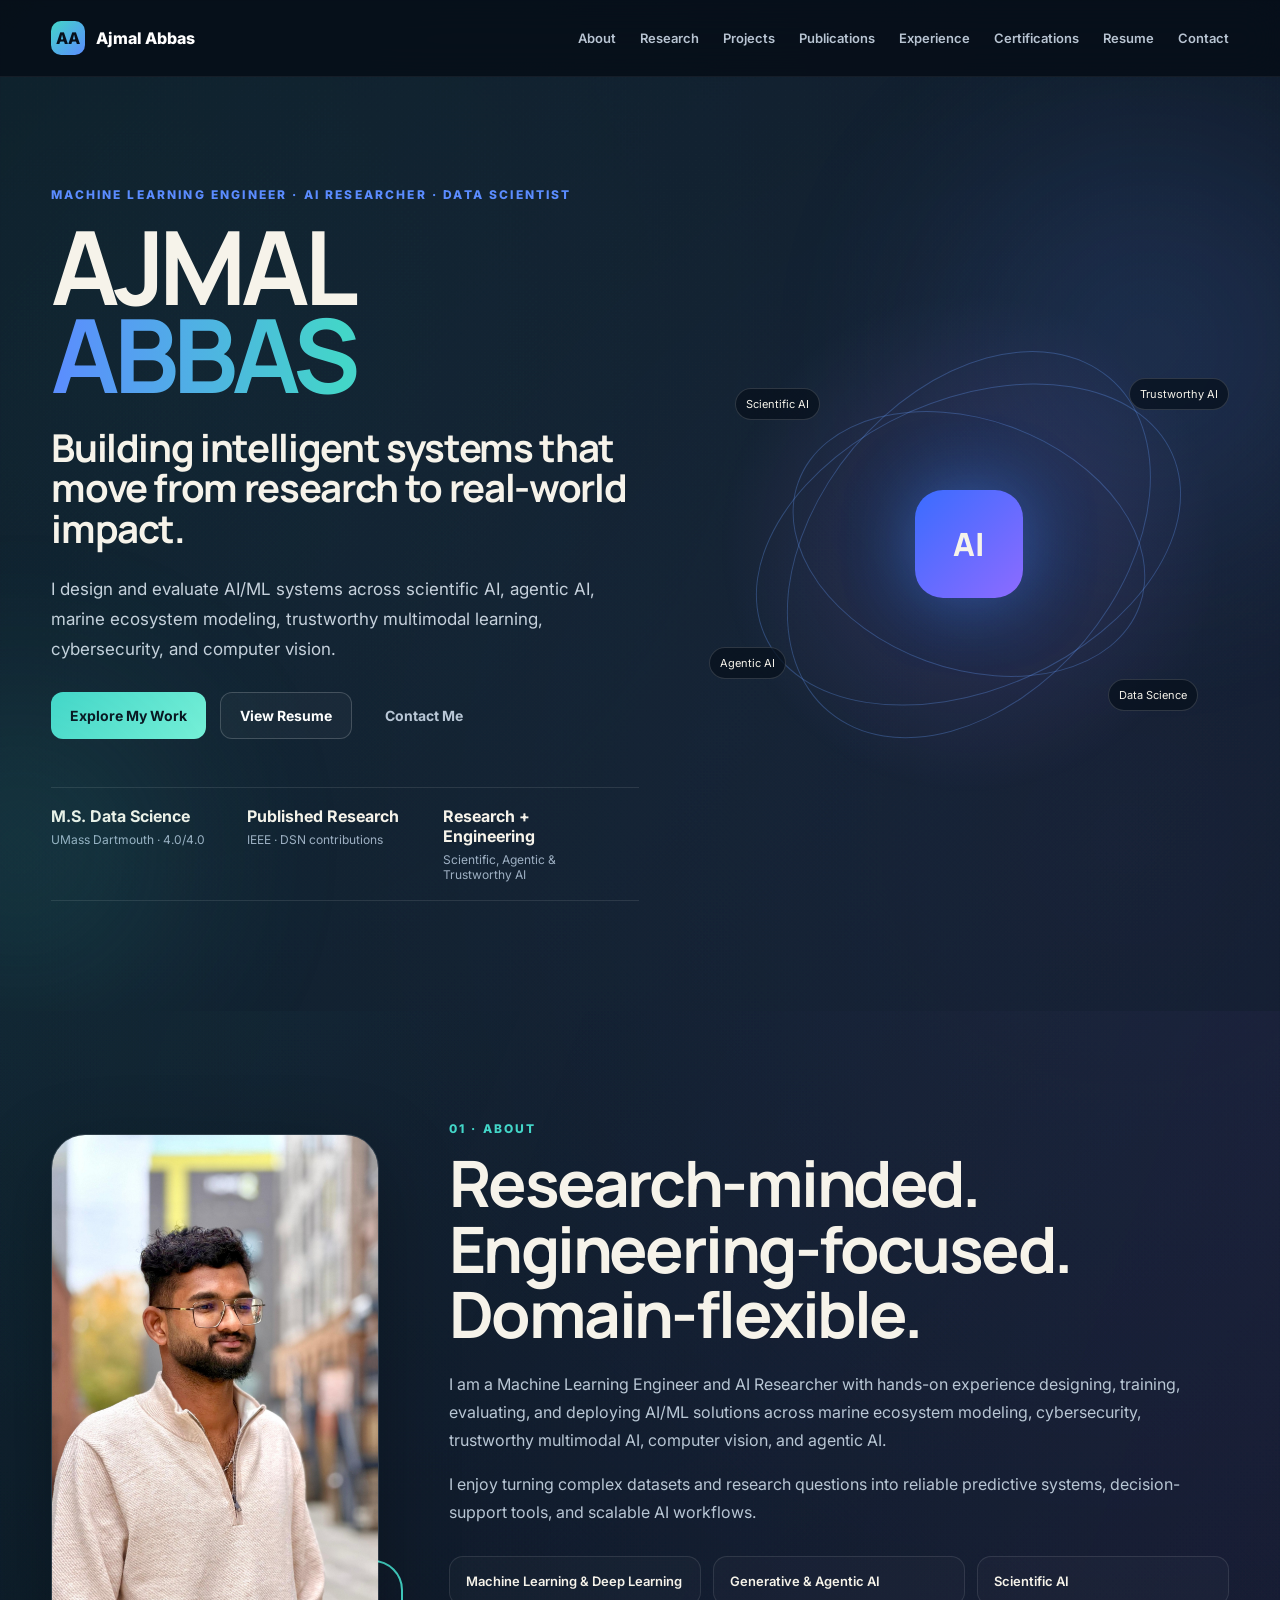
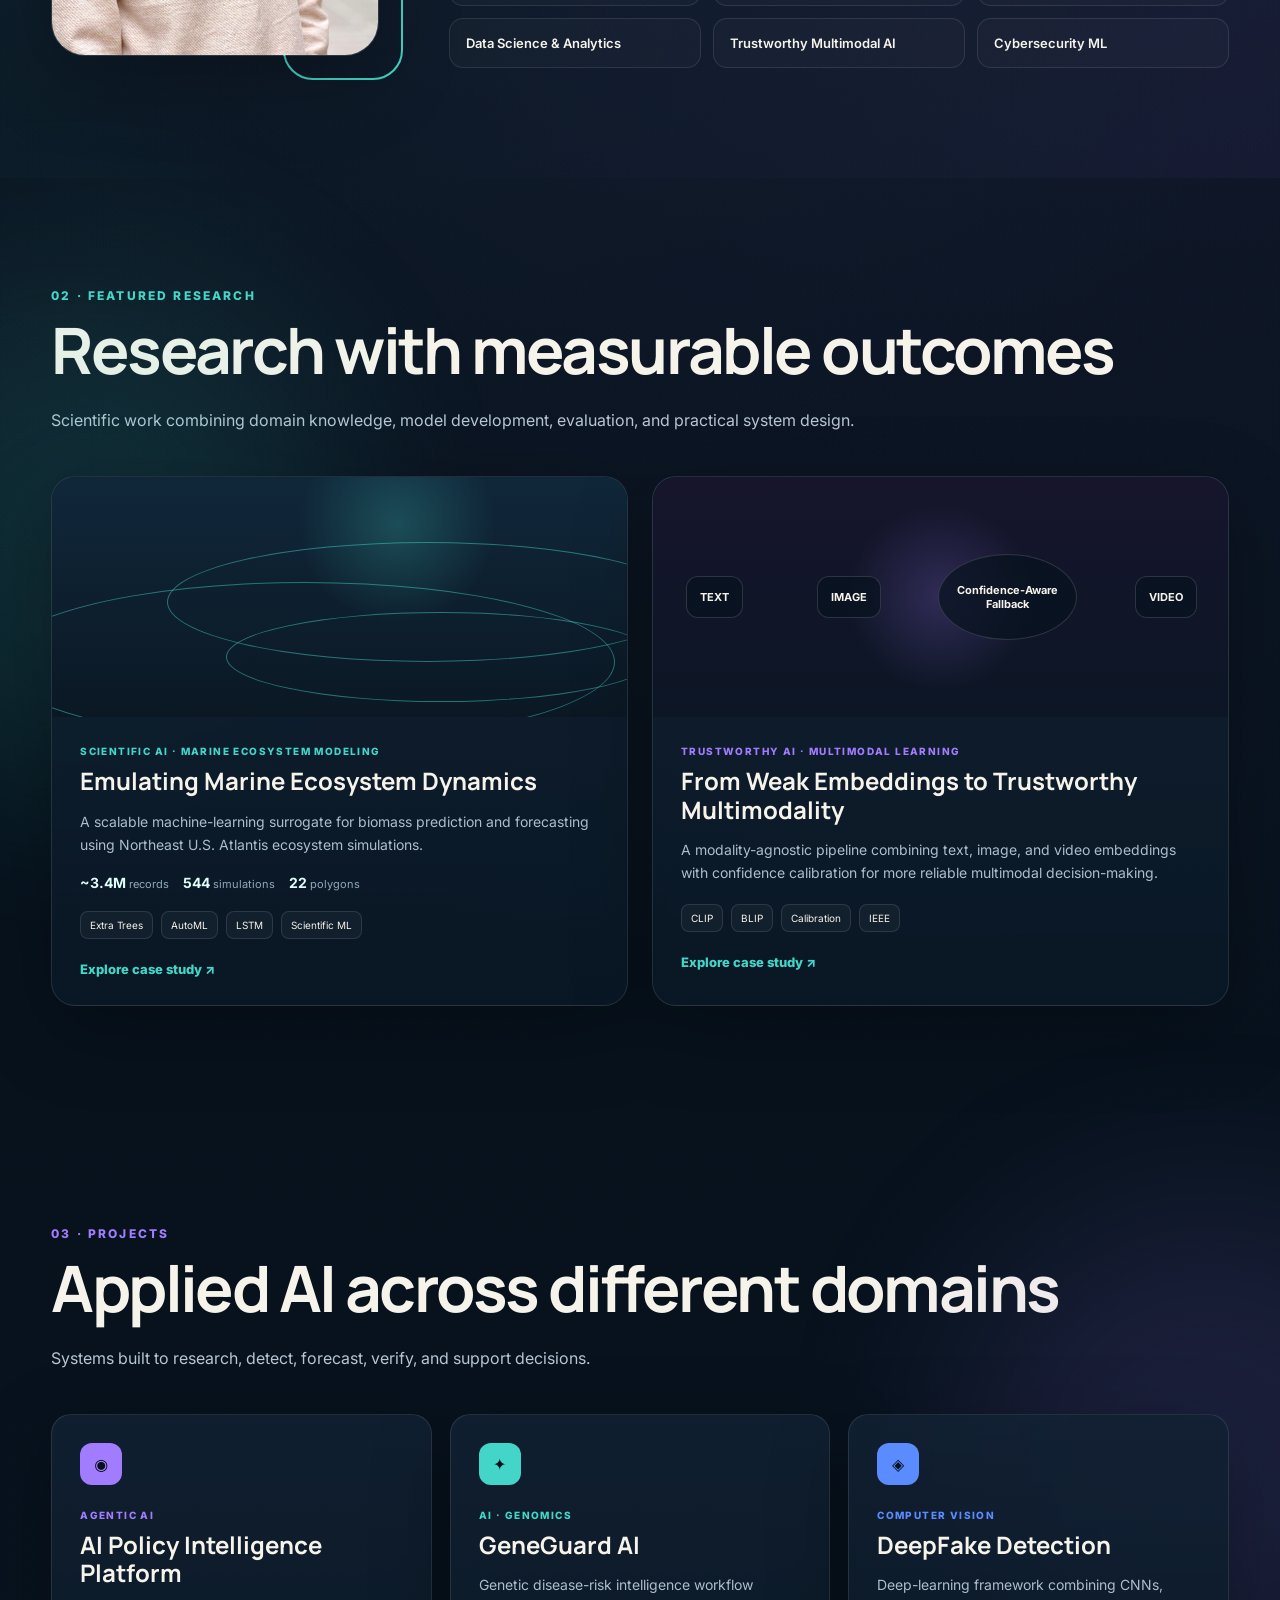
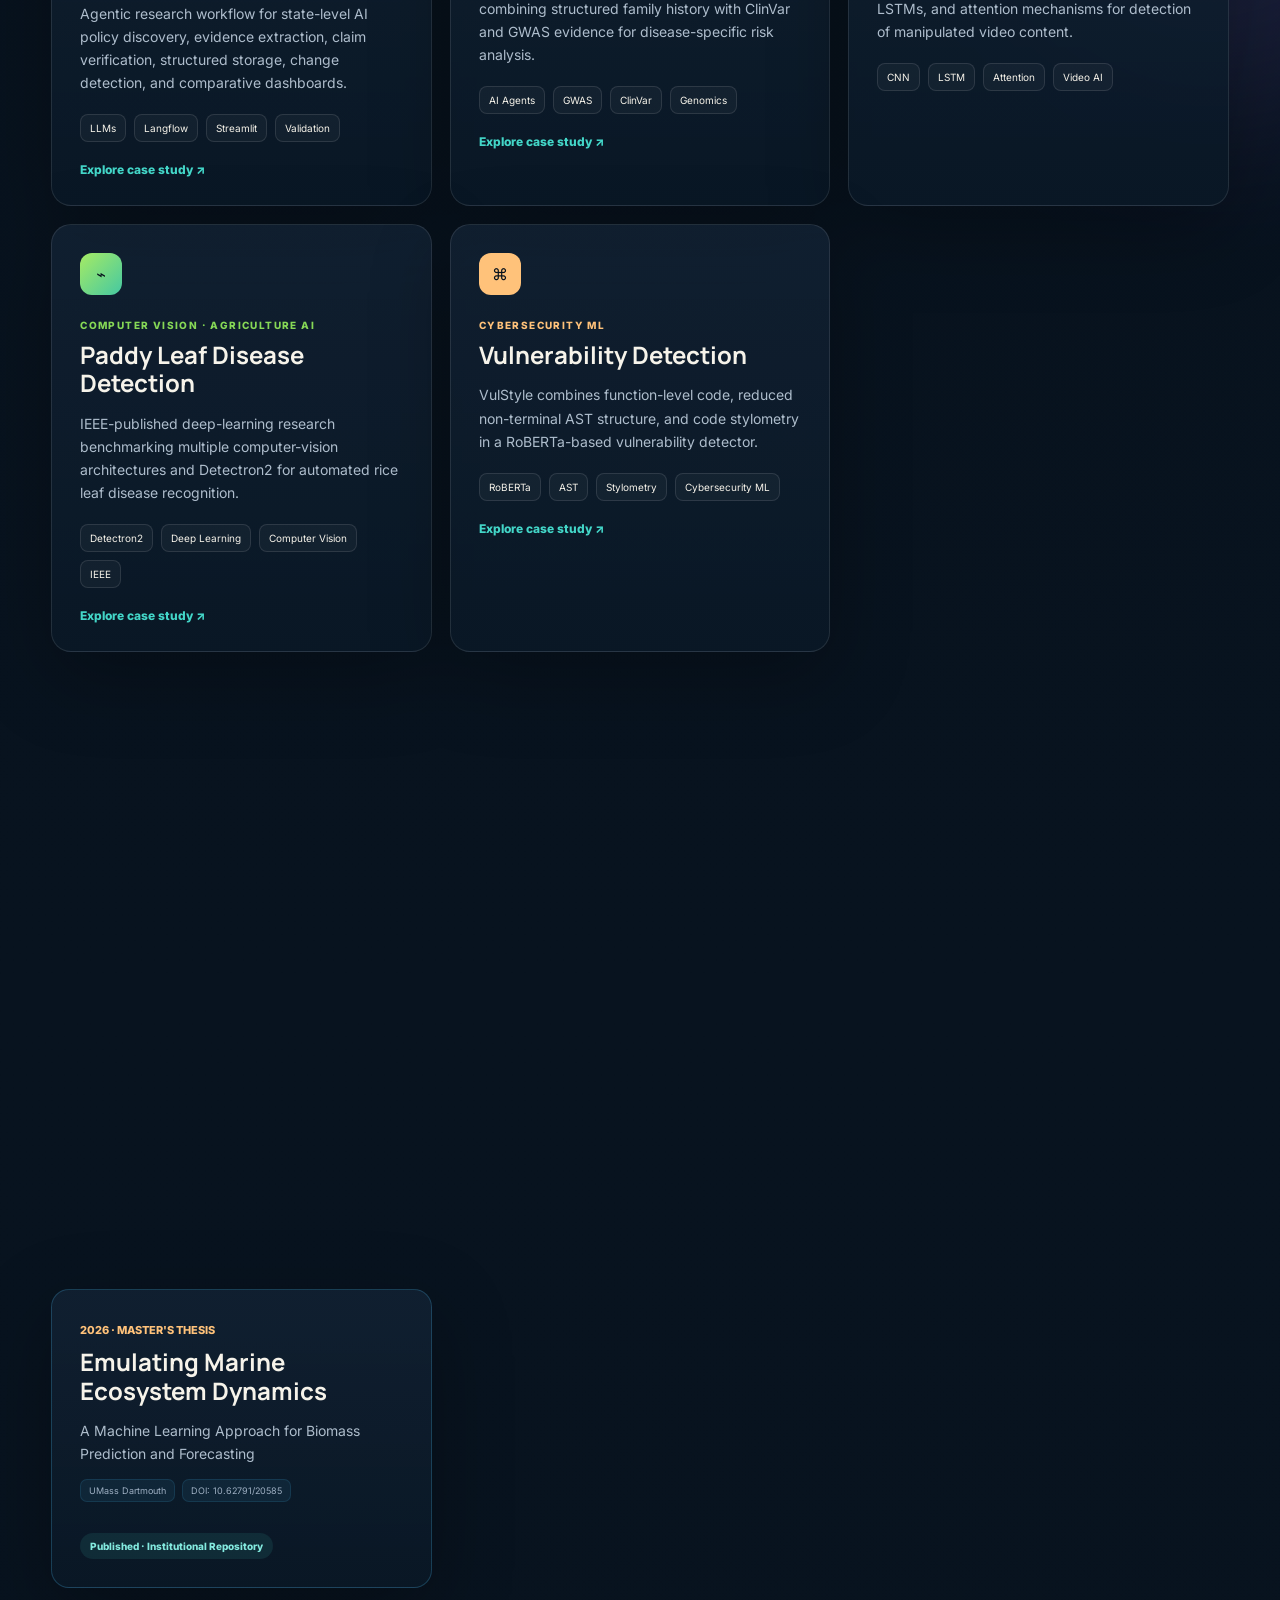
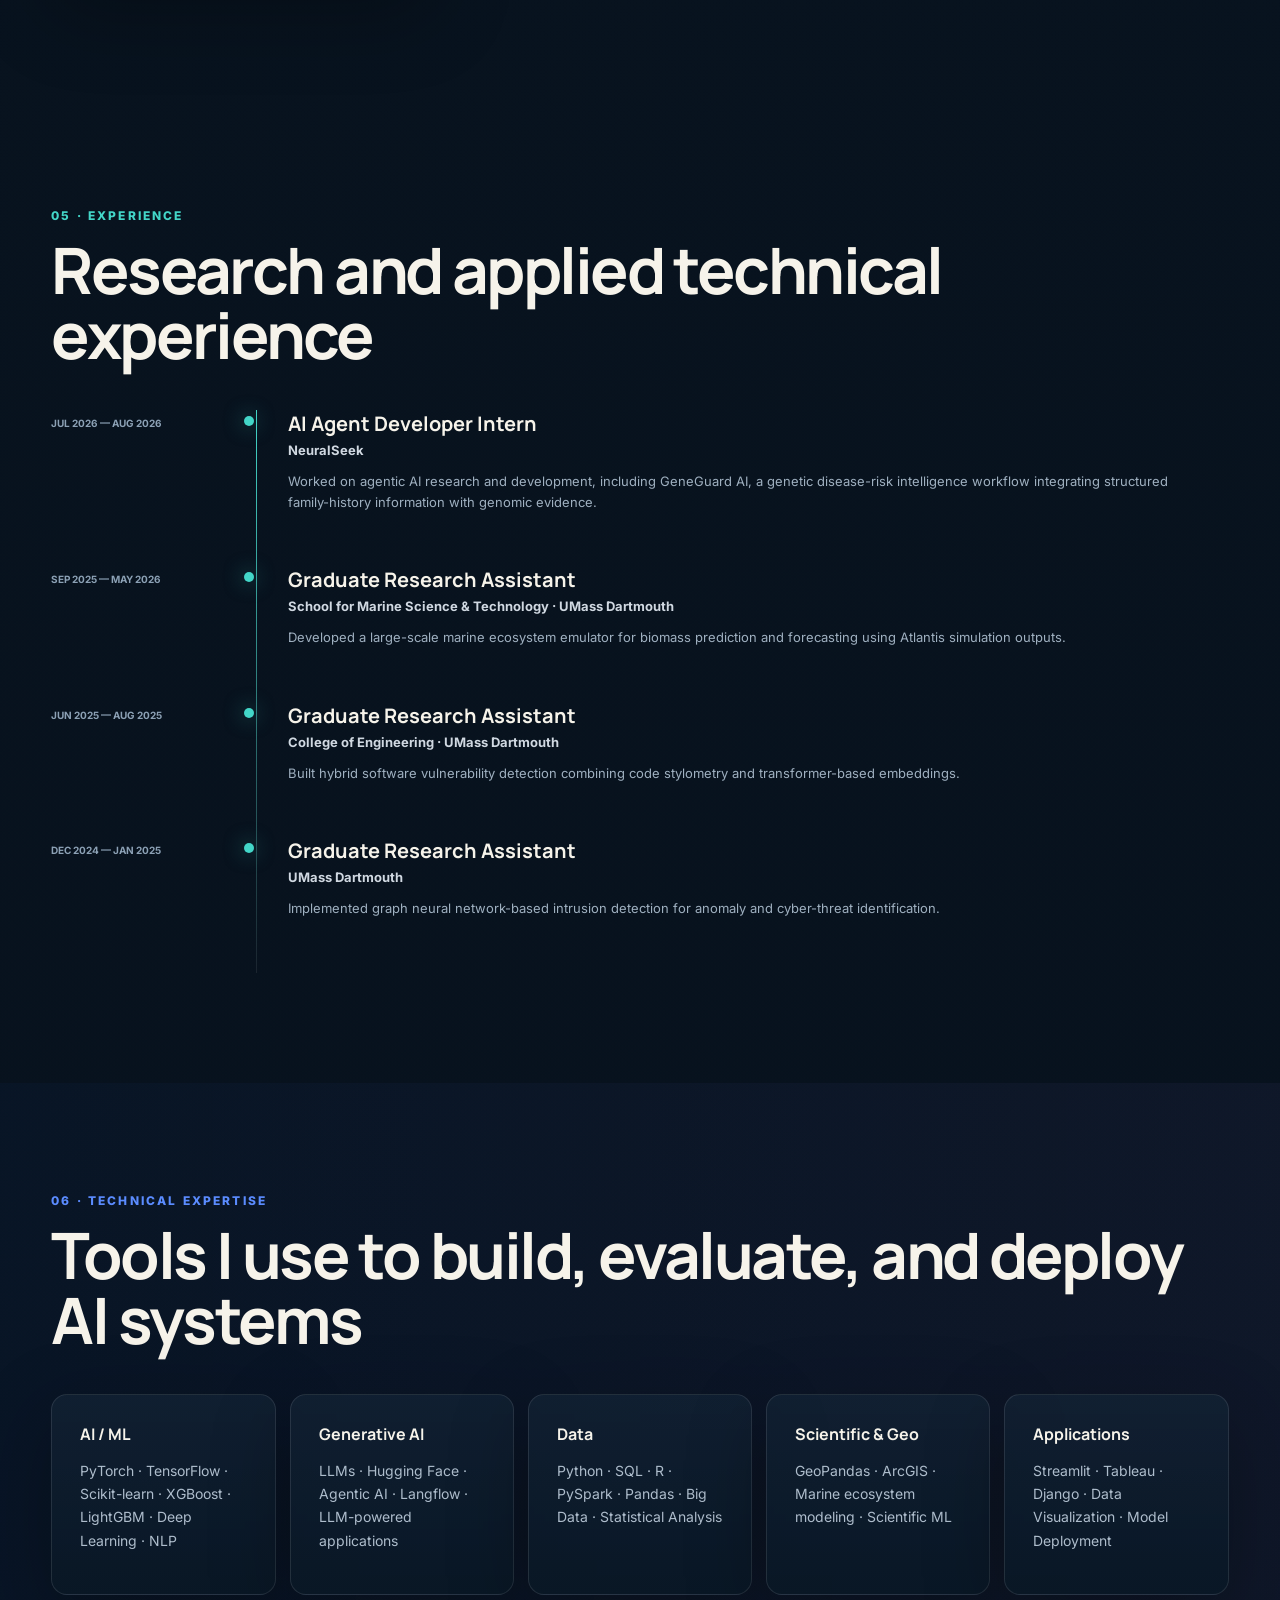
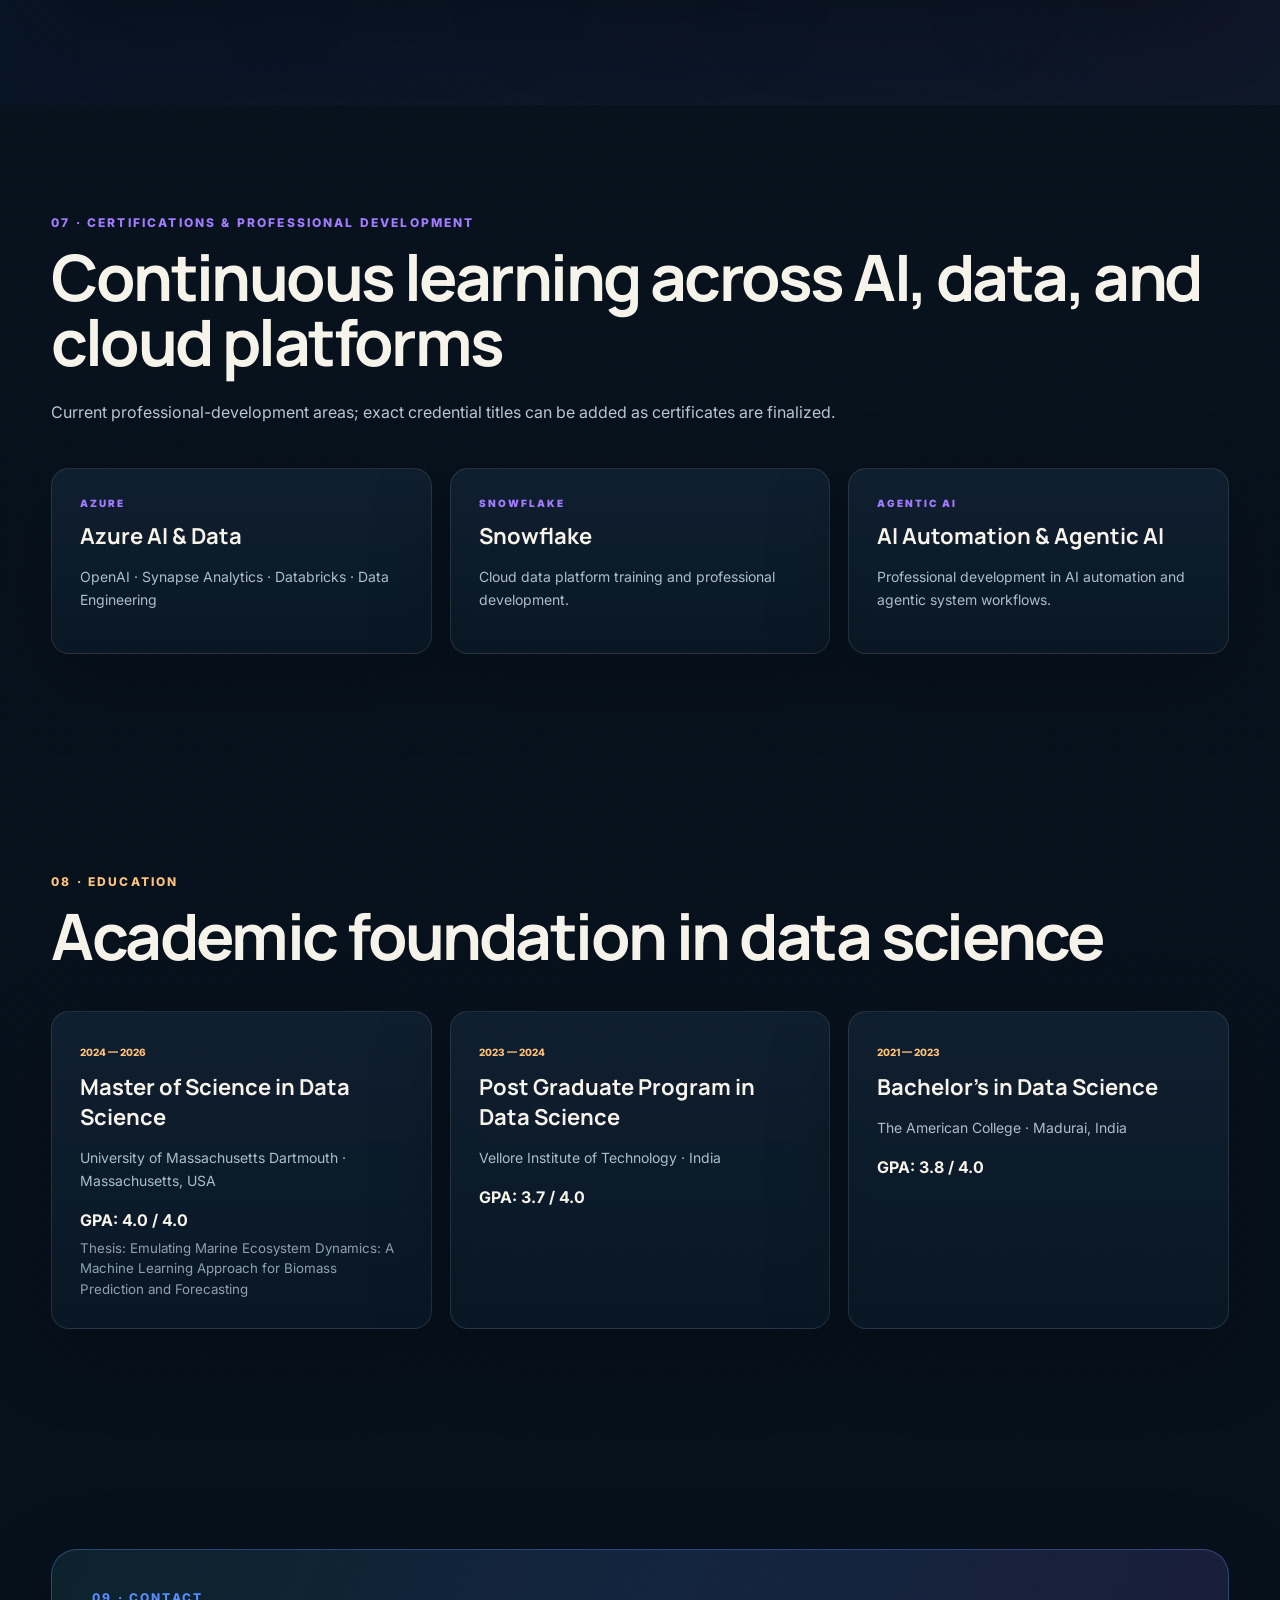
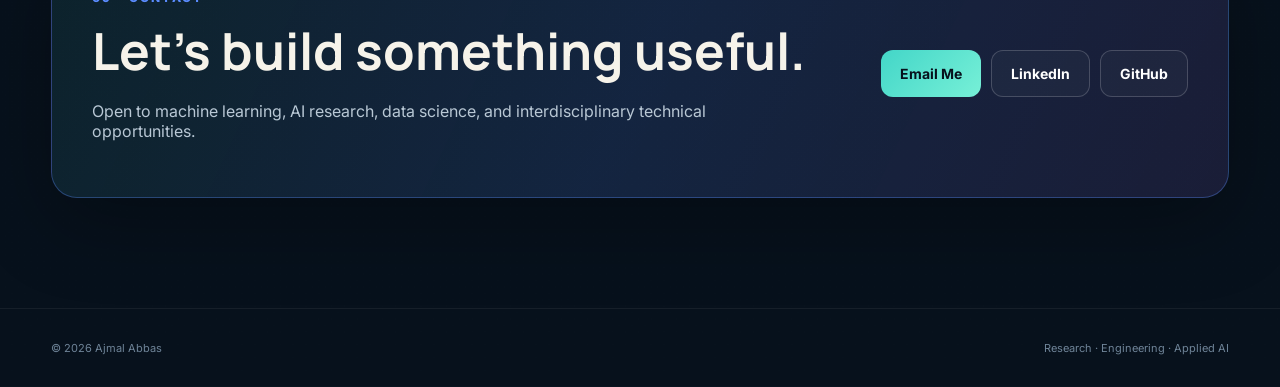
==== commit 12aa528f: "Add files via upload" ====
--- a/index.html
+++ b/index.html
@@ -147,6 +147,7 @@
       <article class="pub-card reveal"><span class="pub-year">2026</span><h3>From Weak Embeddings to Trustworthy Multimodality</h3><p>Modality-Agnostic Learning with Confidence-Aware Fallback</p><span class="status">IEEE SIEDS</span></article>
       <article class="pub-card reveal" style="position:relative"><a class="card-cover-link" href="vulstyle.html" aria-label="Open VulStyle case study"></a><span class="pub-year">2026</span><h3>VulStyle</h3><p>A Multi-Modal Pre-Training for Code Stylometry-Augmented Vulnerability Detection</p><span class="status">IEEE/IFIP DSN 2026 · Accepted</span></article>
       <article class="pub-card reveal" style="position:relative"><a class="card-cover-link" href="paddy-leaf-disease.html" aria-label="Open Paddy Leaf Disease Detection case study"></a><span class="pub-year">2024</span><h3>Paddy Leaf Disease Detection & Classification</h3><p>A Cutting Edge Deep Learning Models for Paddy Leaf Disease Detection and Classification</p><span class="status">IEEE AIIoT 2024 · Published</span></article>
+      <article class="pub-card reveal thesis-publication-card" style="position:relative"><a class="card-cover-link" href="marine-emulator.html" aria-label="Open Marine Ecosystem Dynamics master's thesis case study"></a><span class="pub-year">2026 · MASTER'S THESIS</span><h3>Emulating Marine Ecosystem Dynamics</h3><p>A Machine Learning Approach for Biomass Prediction and Forecasting</p><div class="thesis-pub-meta"><span>UMass Dartmouth</span><span>DOI: 10.62791/20585</span></div><span class="status">Published · Institutional Repository</span></article>
     </div>
   </div>
 </section>
--- a/styles.css
+++ b/styles.css
@@ -55,3 +55,8 @@
 @media(max-width:560px){
   .project-grid{grid-template-columns:1fr}
 }
+
+/* Marine master's thesis publication */
+.thesis-publication-card{border-color:rgba(77,201,255,.22)}
+.thesis-pub-meta{display:flex;flex-wrap:wrap;gap:7px;margin:10px 0 13px}
+.thesis-pub-meta span{padding:5px 8px;border-radius:7px;background:rgba(77,201,255,.07);border:1px solid rgba(77,201,255,.12);font-size:9px;color:var(--muted)}
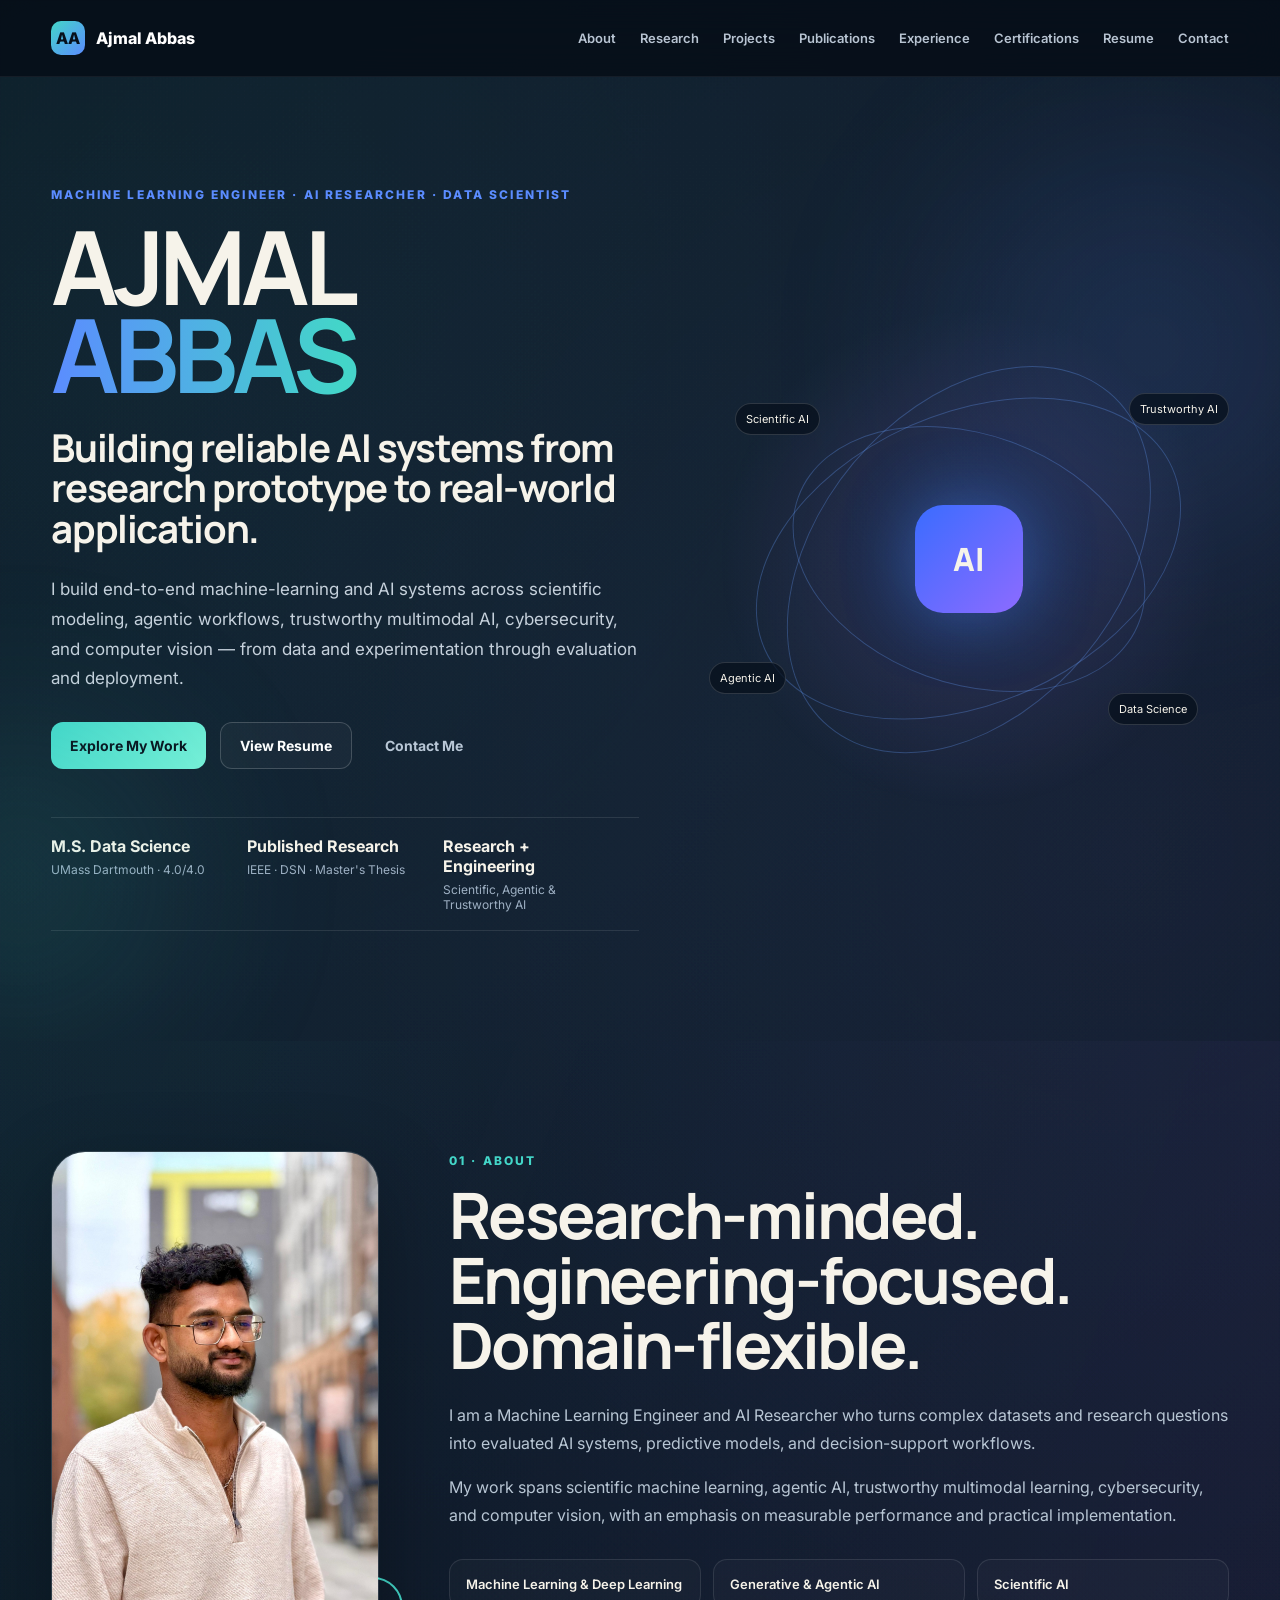
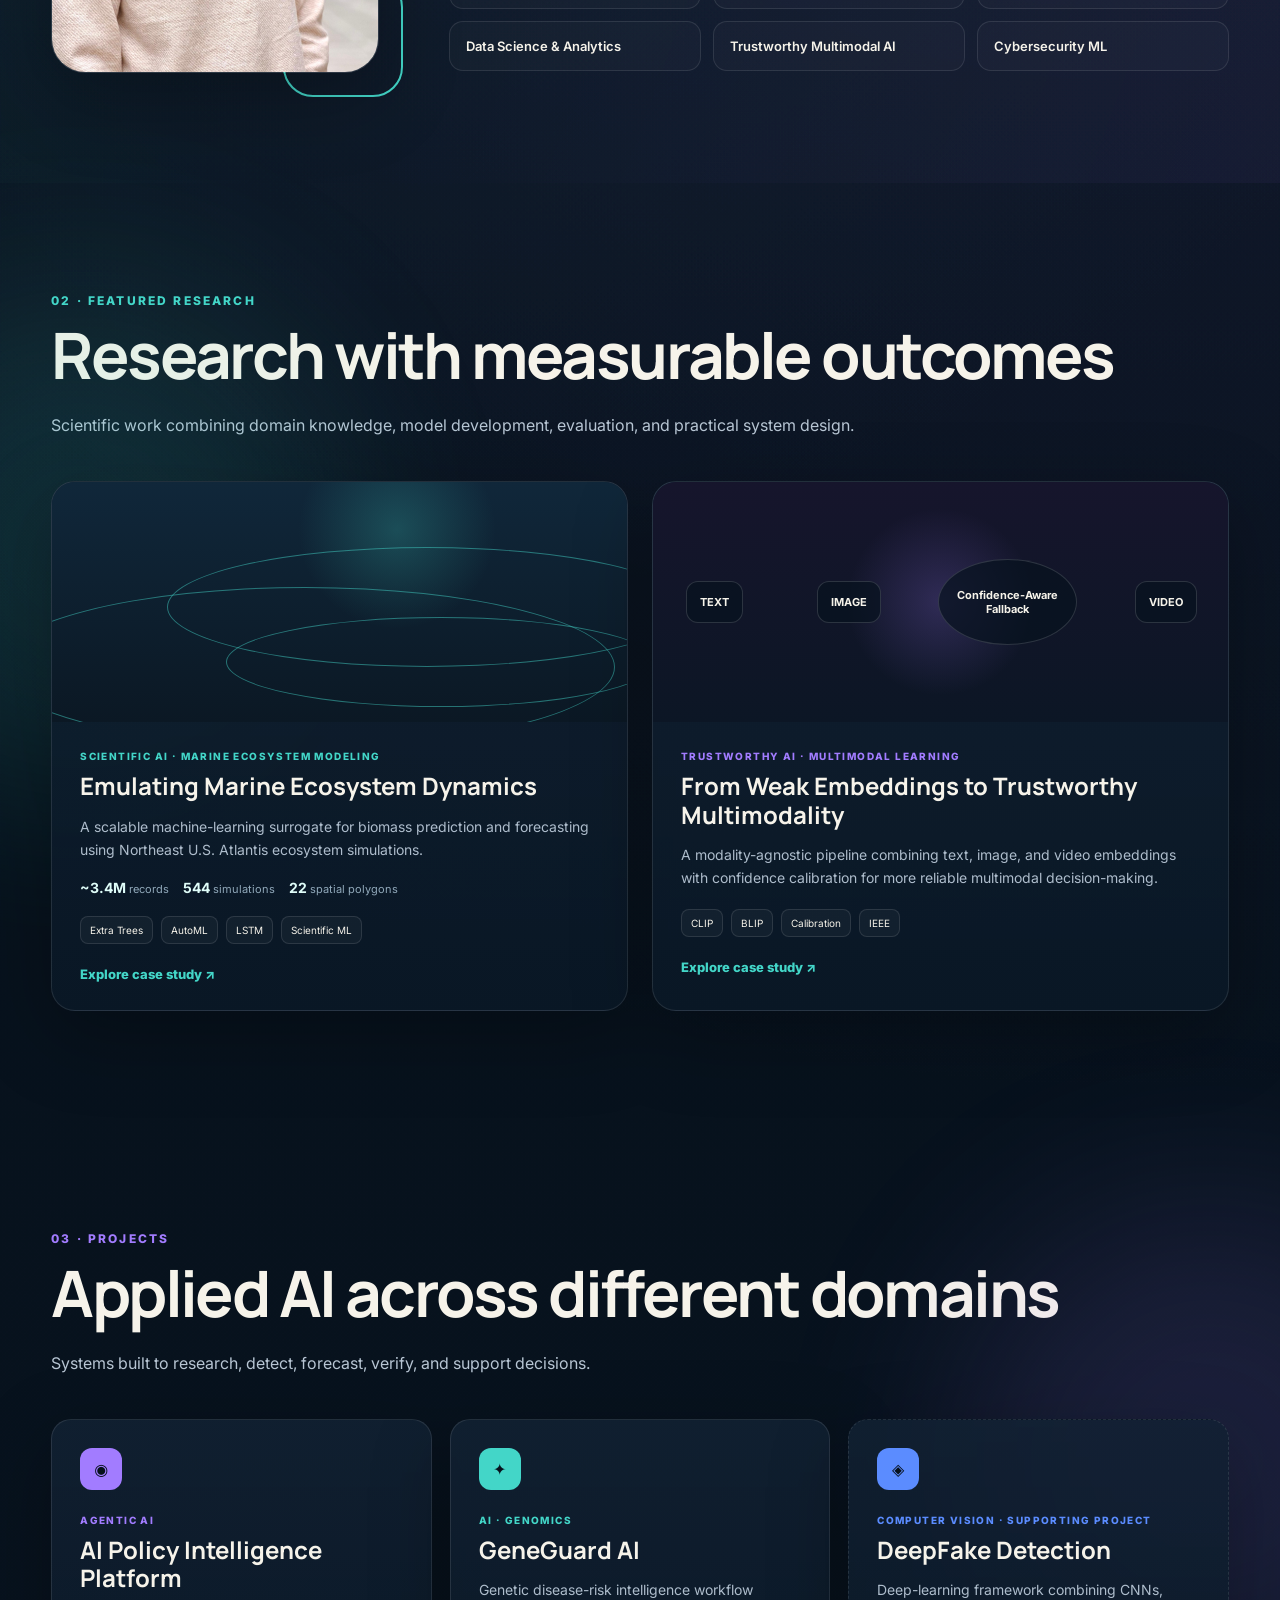
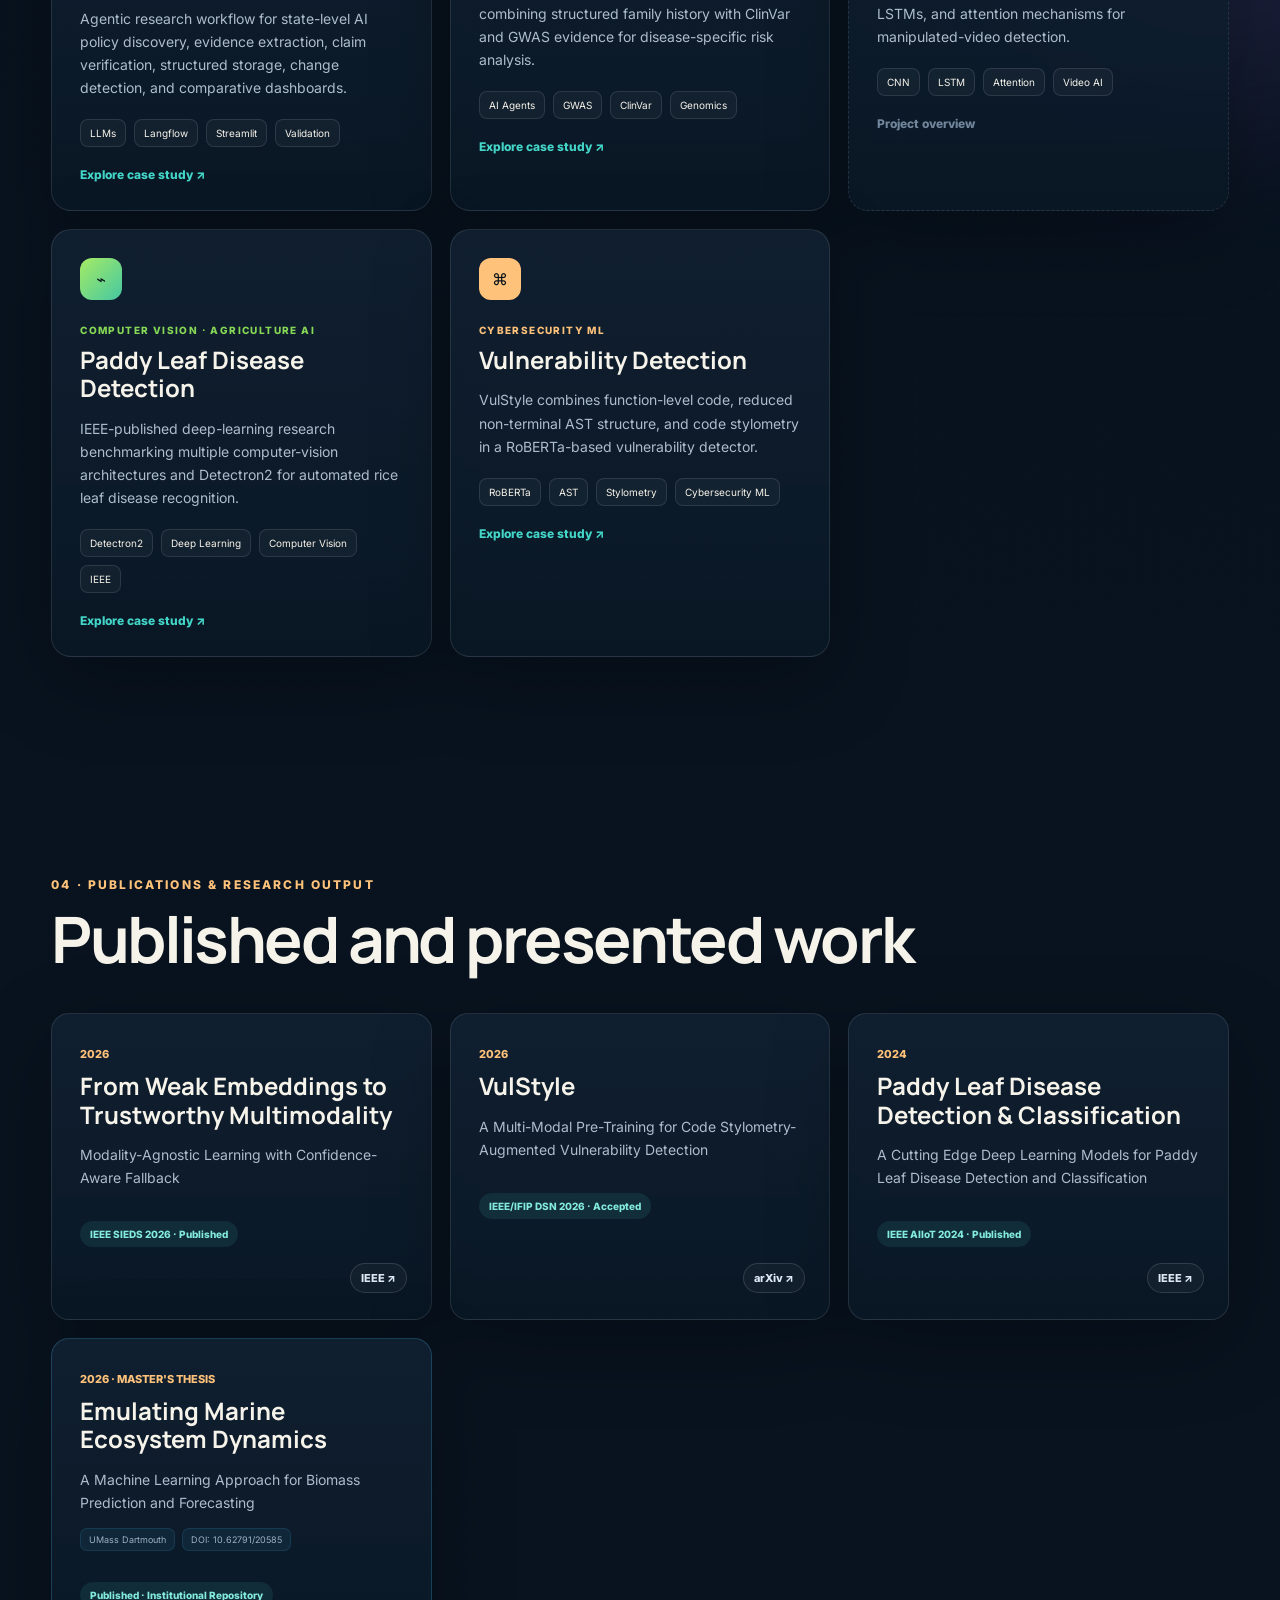
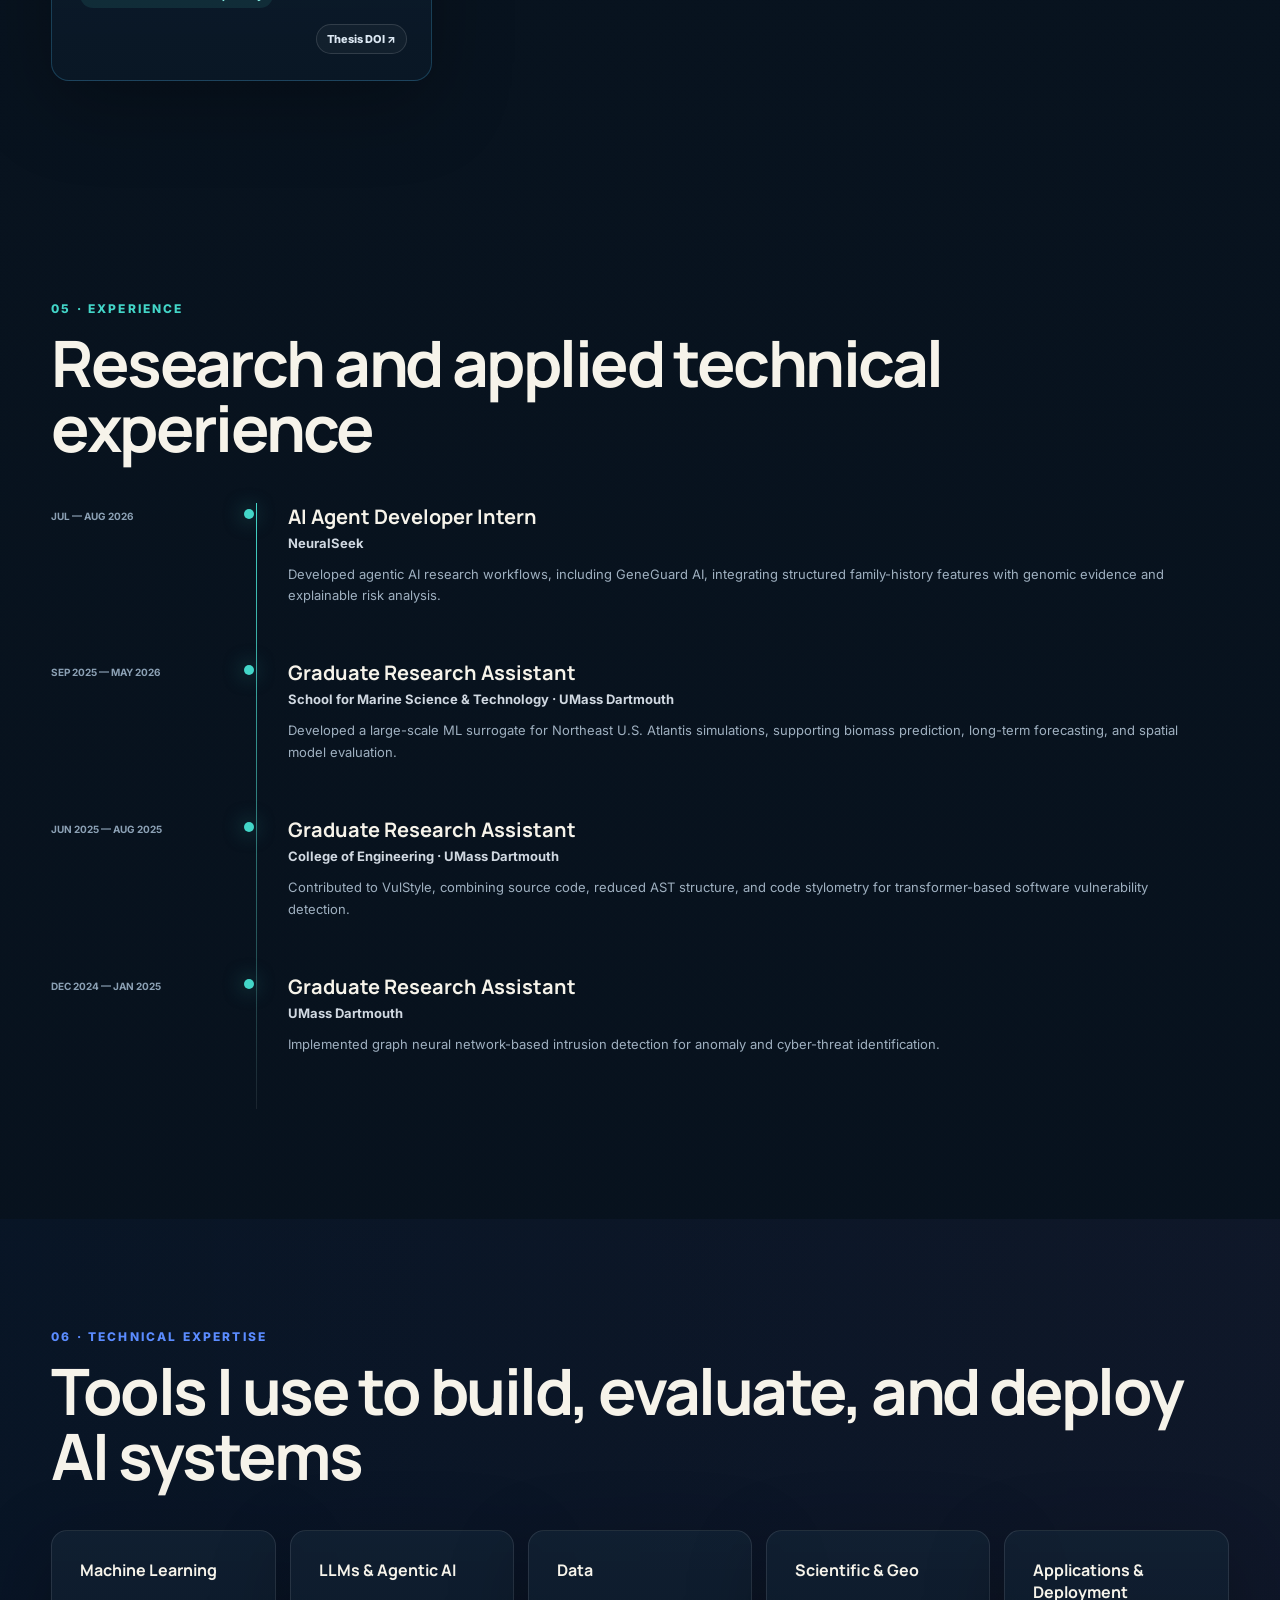
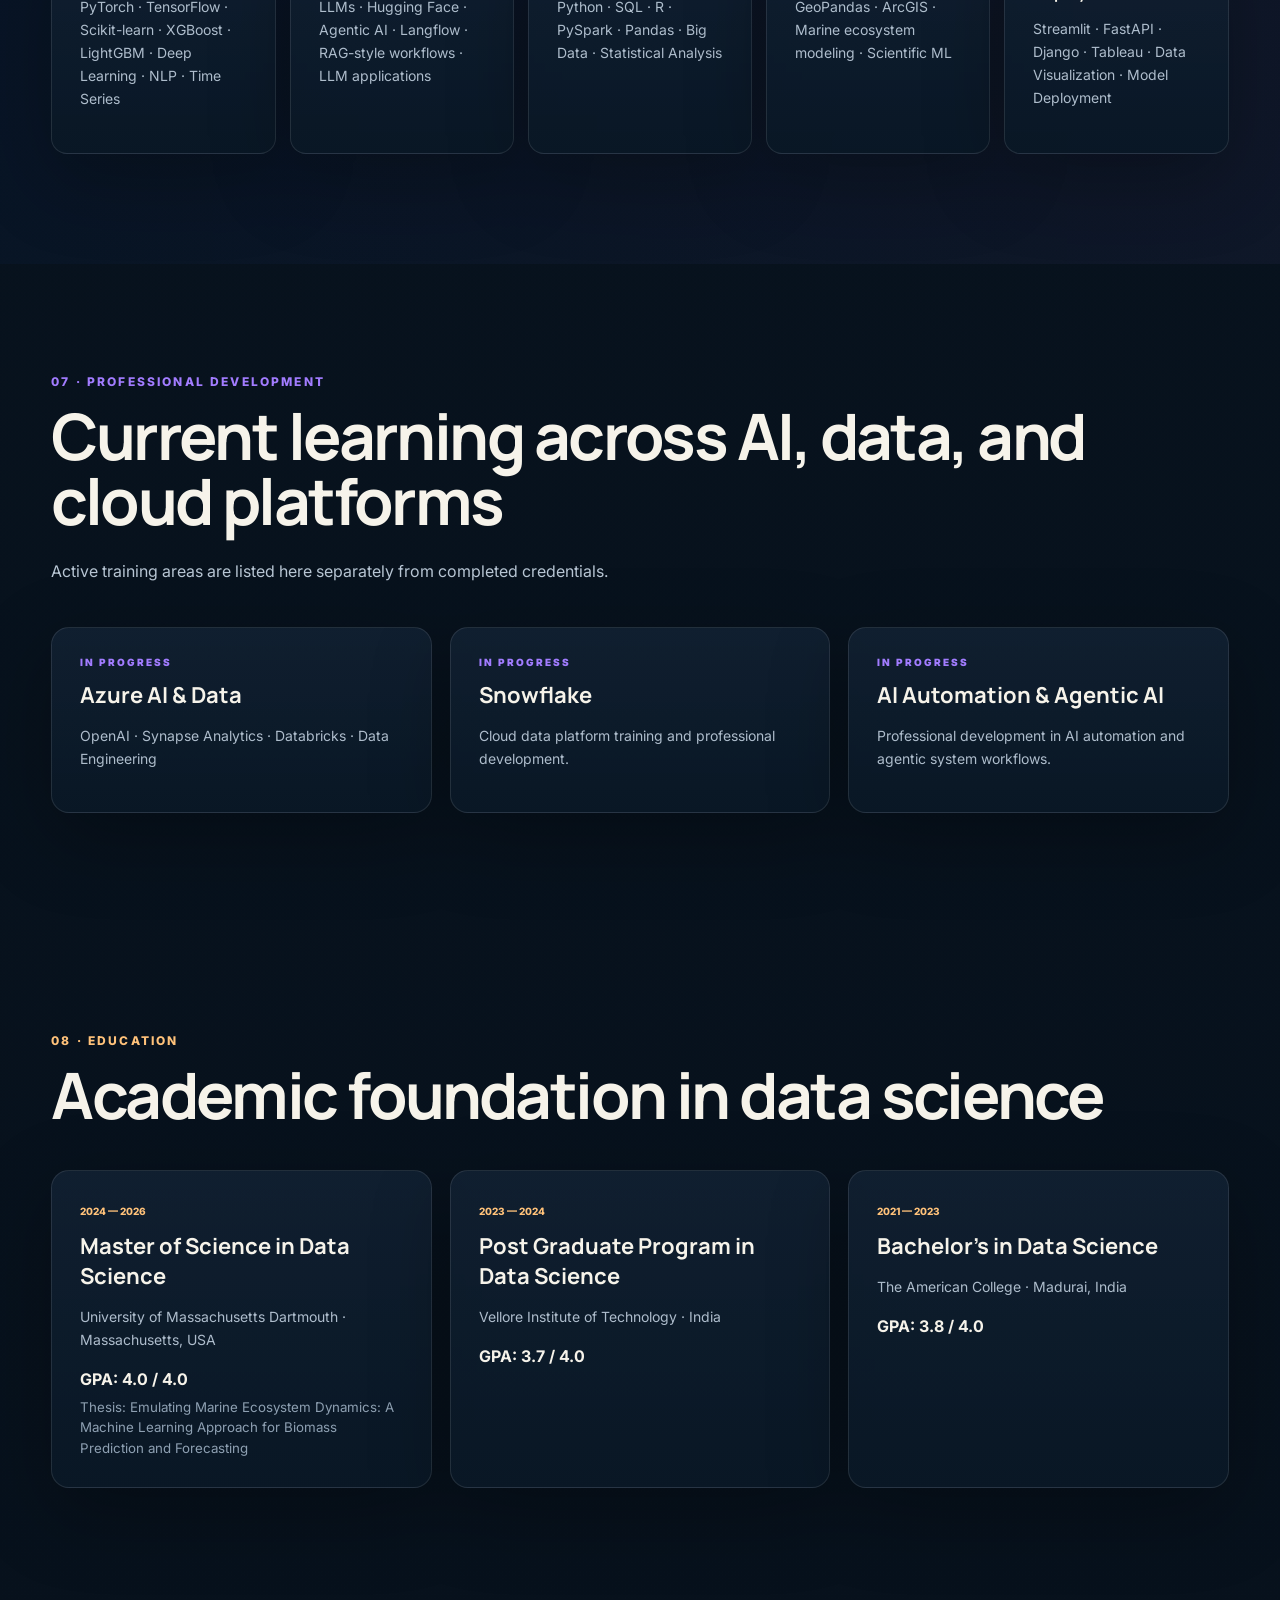
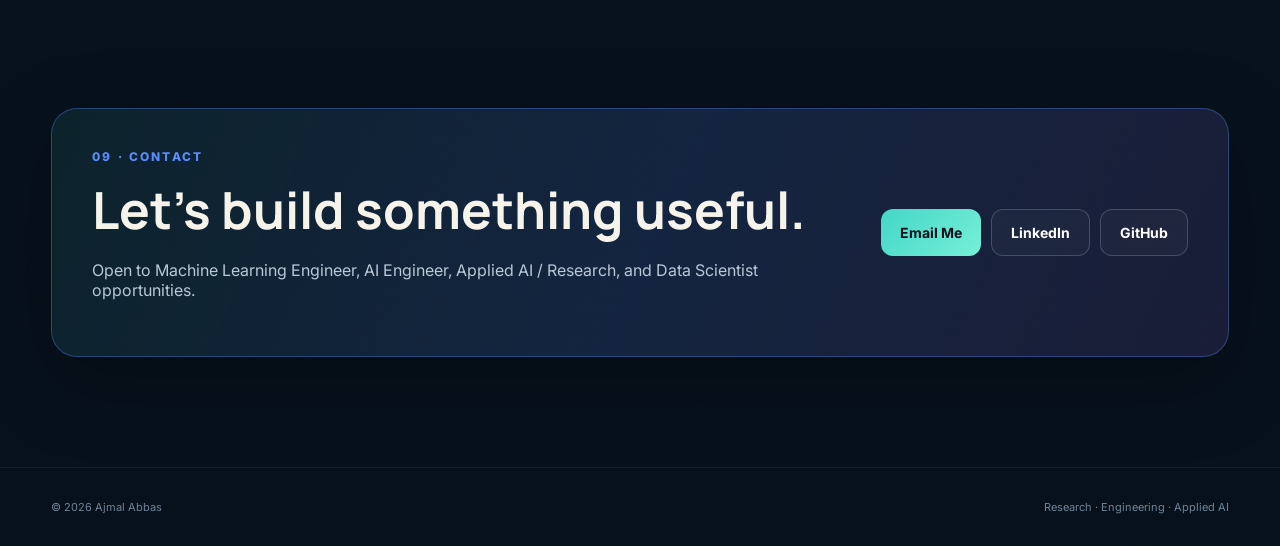
==== commit 1f071c41: "Add files via upload" ====
--- a/index.html
+++ b/index.html
@@ -8,14 +8,21 @@
   <meta name="author" content="Ajmal Abbas">
   <meta name="robots" content="index, follow">
   <link rel="canonical" href="https://portfolio.ajmalimra-a.workers.dev/">
+  <meta name="theme-color" content="#07111c">
+  <meta property="og:type" content="website">
+  <meta property="og:title" content="Ajmal Abbas | Machine Learning Engineer & AI Researcher">
+  <meta property="og:description" content="AI/ML portfolio spanning scientific AI, agentic systems, trustworthy multimodal learning, cybersecurity, and computer vision.">
+  <meta property="og:url" content="https://portfolio.ajmalimra-a.workers.dev/">
+  <meta property="og:image" content="https://portfolio.ajmalimra-a.workers.dev/profile.jpg">
+  <meta name="twitter:card" content="summary_large_image">
   <link rel="stylesheet" href="styles.css">
 </head>
 <body>
 <header class="nav-wrap">
   <nav class="nav container">
     <a class="brand" href="#home"><span class="brand-mark">AA</span><span>Ajmal Abbas</span></a>
-    <button class="menu-toggle" aria-label="Open navigation">☰</button>
-    <div class="nav-links">
+    <button class="menu-toggle" aria-label="Open navigation" aria-expanded="false" aria-controls="primary-navigation">☰</button>
+    <div class="nav-links" id="primary-navigation">
       <a href="#about">About</a>
       <a href="#research">Research</a>
       <a href="#projects">Projects</a>
@@ -35,8 +42,8 @@
     <div class="hero-copy reveal">
       <div class="eyebrow">MACHINE LEARNING ENGINEER · AI RESEARCHER · DATA SCIENTIST</div>
       <h1>AJMAL <span>ABBAS</span></h1>
-      <h2>Building intelligent systems that move from research to real-world impact.</h2>
-      <p>I design and evaluate AI/ML systems across scientific AI, agentic AI, marine ecosystem modeling, trustworthy multimodal learning, cybersecurity, and computer vision.</p>
+      <h2>Building reliable AI systems from research prototype to real-world application.</h2>
+      <p>I build end-to-end machine-learning and AI systems across scientific modeling, agentic workflows, trustworthy multimodal AI, cybersecurity, and computer vision — from data and experimentation through evaluation and deployment.</p>
       <div class="hero-actions">
         <a class="btn btn-primary" href="#research">Explore My Work</a>
         <a class="btn btn-ghost" href="Ajmal_Abbas_Resume.pdf" target="_blank">View Resume</a>
@@ -44,7 +51,7 @@
       </div>
       <div class="credibility-strip">
         <div><strong>M.S. Data Science</strong><span>UMass Dartmouth · 4.0/4.0</span></div>
-        <div><strong>Published Research</strong><span>IEEE · DSN contributions</span></div>
+        <div><strong>Published Research</strong><span>IEEE · DSN · Master&#39;s Thesis</span></div>
         <div><strong>Research + Engineering</strong><span>Scientific, Agentic & Trustworthy AI</span></div>
       </div>
     </div>
@@ -68,8 +75,8 @@
     <div class="about-copy reveal">
       <div class="eyebrow teal">01 · ABOUT</div>
       <h2>Research-minded.<br>Engineering-focused.<br>Domain-flexible.</h2>
-      <p>I am a Machine Learning Engineer and AI Researcher with hands-on experience designing, training, evaluating, and deploying AI/ML solutions across marine ecosystem modeling, cybersecurity, trustworthy multimodal AI, computer vision, and agentic AI.</p>
-      <p>I enjoy turning complex datasets and research questions into reliable predictive systems, decision-support tools, and scalable AI workflows.</p>
+      <p>I am a Machine Learning Engineer and AI Researcher who turns complex datasets and research questions into evaluated AI systems, predictive models, and decision-support workflows.</p>
+      <p>My work spans scientific machine learning, agentic AI, trustworthy multimodal learning, cybersecurity, and computer vision, with an emphasis on measurable performance and practical implementation.</p>
       <div class="focus-grid">
         <div>Machine Learning & Deep Learning</div><div>Generative & Agentic AI</div><div>Scientific AI</div>
         <div>Data Science & Analytics</div><div>Trustworthy Multimodal AI</div><div>Cybersecurity ML</div>
@@ -96,7 +103,7 @@
           <h3>Emulating Marine Ecosystem Dynamics</h3>
           <p>A scalable machine-learning surrogate for biomass prediction and forecasting using Northeast U.S. Atlantis ecosystem simulations.</p>
           <div class="metric-mini">
-            <span><b>~3.4M</b> records</span><span><b>544</b> simulations</span><span><b>22</b> polygons</span>
+            <span><b>~3.4M</b> records</span><span><b>544</b> simulations</span><span><b>22</b> spatial polygons</span>
           </div>
           <div class="tag-row"><span>Extra Trees</span><span>AutoML</span><span>LSTM</span><span>Scientific ML</span></div>
           <div class="case-link">Explore case study <span>↗</span></div>
@@ -131,7 +138,7 @@
         <a class="card-cover-link" href="ai-policy-intelligence.html" aria-label="Open AI Policy Intelligence case study"></a><div class="project-icon violet-bg">◉</div><div class="micro-label violet">AGENTIC AI</div><h3>AI Policy Intelligence Platform</h3><p>Agentic research workflow for state-level AI policy discovery, evidence extraction, claim verification, structured storage, change detection, and comparative dashboards.</p><div class="tag-row"><span>LLMs</span><span>Langflow</span><span>Streamlit</span><span>Validation</span></div><div class="case-link">Explore case study <span>↗</span></div></article>
       <article class="project-card reveal">
         <a class="card-cover-link" href="geneguard-ai.html" aria-label="Open GeneGuard AI case study"></a><div class="project-icon teal-bg">✦</div><div class="micro-label teal">AI · GENOMICS</div><h3>GeneGuard AI</h3><p>Genetic disease-risk intelligence workflow combining structured family history with ClinVar and GWAS evidence for disease-specific risk analysis.</p><div class="tag-row"><span>AI Agents</span><span>GWAS</span><span>ClinVar</span><span>Genomics</span></div><div class="case-link">Explore case study <span>↗</span></div></article>
-      <article class="project-card reveal"><div class="project-icon blue-bg">◈</div><div class="micro-label">COMPUTER VISION</div><h3>DeepFake Detection</h3><p>Deep-learning framework combining CNNs, LSTMs, and attention mechanisms for detection of manipulated video content.</p><div class="tag-row"><span>CNN</span><span>LSTM</span><span>Attention</span><span>Video AI</span></div></article>
+      <article class="project-card reveal supporting-project"><div class="project-icon blue-bg">◈</div><div class="micro-label">COMPUTER VISION · SUPPORTING PROJECT</div><h3>DeepFake Detection</h3><p>Deep-learning framework combining CNNs, LSTMs, and attention mechanisms for manipulated-video detection.</p><div class="tag-row"><span>CNN</span><span>LSTM</span><span>Attention</span><span>Video AI</span></div><div class="case-link muted">Project overview</div></article>
       <article class="project-card reveal">
         <a class="card-cover-link" href="paddy-leaf-disease.html" aria-label="Open Paddy Leaf Disease Detection case study"></a><div class="project-icon agri-bg">⌁</div><div class="micro-label agri">COMPUTER VISION · AGRICULTURE AI</div><h3>Paddy Leaf Disease Detection</h3><p>IEEE-published deep-learning research benchmarking multiple computer-vision architectures and Detectron2 for automated rice leaf disease recognition.</p><div class="tag-row"><span>Detectron2</span><span>Deep Learning</span><span>Computer Vision</span><span>IEEE</span></div><div class="case-link">Explore case study <span>↗</span></div></article>
       <article class="project-card reveal">
@@ -144,10 +151,10 @@
   <div class="container">
     <div class="section-heading reveal"><div class="eyebrow warm">04 · PUBLICATIONS & RESEARCH OUTPUT</div><h2>Published and presented work</h2></div>
     <div class="publication-grid">
-      <article class="pub-card reveal"><span class="pub-year">2026</span><h3>From Weak Embeddings to Trustworthy Multimodality</h3><p>Modality-Agnostic Learning with Confidence-Aware Fallback</p><span class="status">IEEE SIEDS</span></article>
-      <article class="pub-card reveal" style="position:relative"><a class="card-cover-link" href="vulstyle.html" aria-label="Open VulStyle case study"></a><span class="pub-year">2026</span><h3>VulStyle</h3><p>A Multi-Modal Pre-Training for Code Stylometry-Augmented Vulnerability Detection</p><span class="status">IEEE/IFIP DSN 2026 · Accepted</span></article>
-      <article class="pub-card reveal" style="position:relative"><a class="card-cover-link" href="paddy-leaf-disease.html" aria-label="Open Paddy Leaf Disease Detection case study"></a><span class="pub-year">2024</span><h3>Paddy Leaf Disease Detection & Classification</h3><p>A Cutting Edge Deep Learning Models for Paddy Leaf Disease Detection and Classification</p><span class="status">IEEE AIIoT 2024 · Published</span></article>
-      <article class="pub-card reveal thesis-publication-card" style="position:relative"><a class="card-cover-link" href="marine-emulator.html" aria-label="Open Marine Ecosystem Dynamics master's thesis case study"></a><span class="pub-year">2026 · MASTER'S THESIS</span><h3>Emulating Marine Ecosystem Dynamics</h3><p>A Machine Learning Approach for Biomass Prediction and Forecasting</p><div class="thesis-pub-meta"><span>UMass Dartmouth</span><span>DOI: 10.62791/20585</span></div><span class="status">Published · Institutional Repository</span></article>
+      <article class="pub-card reveal" style="position:relative"><a class="card-cover-link" href="trustworthy-multimodality.html" aria-label="Open Trustworthy Multimodality case study"></a><span class="pub-year">2026</span><h3>From Weak Embeddings to Trustworthy Multimodality</h3><p>Modality-Agnostic Learning with Confidence-Aware Fallback</p><span class="status">IEEE SIEDS 2026 · Published</span><a class="pub-external-link" href="https://doi.org/10.1109/SIEDS69358.2026.11540272" target="_blank" rel="noopener">IEEE ↗</a></article>
+      <article class="pub-card reveal" style="position:relative"><a class="card-cover-link" href="vulstyle.html" aria-label="Open VulStyle case study"></a><span class="pub-year">2026</span><h3>VulStyle</h3><p>A Multi-Modal Pre-Training for Code Stylometry-Augmented Vulnerability Detection</p><span class="status">IEEE/IFIP DSN 2026 · Accepted</span><a class="pub-external-link" href="https://arxiv.org/abs/2604.26313" target="_blank" rel="noopener">arXiv ↗</a></article>
+      <article class="pub-card reveal" style="position:relative"><a class="card-cover-link" href="paddy-leaf-disease.html" aria-label="Open Paddy Leaf Disease Detection case study"></a><span class="pub-year">2024</span><h3>Paddy Leaf Disease Detection & Classification</h3><p>A Cutting Edge Deep Learning Models for Paddy Leaf Disease Detection and Classification</p><span class="status">IEEE AIIoT 2024 · Published</span><a class="pub-external-link" href="https://doi.org/10.1109/AIIoT58432.2024.10574681" target="_blank" rel="noopener">IEEE ↗</a></article>
+      <article class="pub-card reveal thesis-publication-card" style="position:relative"><a class="card-cover-link" href="marine-emulator.html" aria-label="Open Marine Ecosystem Dynamics master's thesis case study"></a><span class="pub-year">2026 · MASTER'S THESIS</span><h3>Emulating Marine Ecosystem Dynamics</h3><p>A Machine Learning Approach for Biomass Prediction and Forecasting</p><div class="thesis-pub-meta"><span>UMass Dartmouth</span><span>DOI: 10.62791/20585</span></div><span class="status">Published · Institutional Repository</span><a class="pub-external-link" href="https://doi.org/10.62791/20585" target="_blank" rel="noopener">Thesis DOI ↗</a></article>
     </div>
   </div>
 </section>
@@ -156,9 +163,9 @@
   <div class="container">
     <div class="section-heading reveal"><div class="eyebrow teal">05 · EXPERIENCE</div><h2>Research and applied technical experience</h2></div>
     <div class="timeline">
-      <div class="timeline-item reveal"><div class="date">JUL 2026 — AUG 2026</div><div class="dot"></div><div class="timeline-content"><h3>AI Agent Developer Intern</h3><h4>NeuralSeek</h4><p>Worked on agentic AI research and development, including GeneGuard AI, a genetic disease-risk intelligence workflow integrating structured family-history information with genomic evidence.</p></div></div>
-      <div class="timeline-item reveal"><div class="date">SEP 2025 — MAY 2026</div><div class="dot"></div><div class="timeline-content"><h3>Graduate Research Assistant</h3><h4>School for Marine Science & Technology · UMass Dartmouth</h4><p>Developed a large-scale marine ecosystem emulator for biomass prediction and forecasting using Atlantis simulation outputs.</p></div></div>
-      <div class="timeline-item reveal"><div class="date">JUN 2025 — AUG 2025</div><div class="dot"></div><div class="timeline-content"><h3>Graduate Research Assistant</h3><h4>College of Engineering · UMass Dartmouth</h4><p>Built hybrid software vulnerability detection combining code stylometry and transformer-based embeddings.</p></div></div>
+      <div class="timeline-item reveal"><div class="date">JUL — AUG 2026</div><div class="dot"></div><div class="timeline-content"><h3>AI Agent Developer Intern</h3><h4>NeuralSeek</h4><p>Developed agentic AI research workflows, including GeneGuard AI, integrating structured family-history features with genomic evidence and explainable risk analysis.</p></div></div>
+      <div class="timeline-item reveal"><div class="date">SEP 2025 — MAY 2026</div><div class="dot"></div><div class="timeline-content"><h3>Graduate Research Assistant</h3><h4>School for Marine Science & Technology · UMass Dartmouth</h4><p>Developed a large-scale ML surrogate for Northeast U.S. Atlantis simulations, supporting biomass prediction, long-term forecasting, and spatial model evaluation.</p></div></div>
+      <div class="timeline-item reveal"><div class="date">JUN 2025 — AUG 2025</div><div class="dot"></div><div class="timeline-content"><h3>Graduate Research Assistant</h3><h4>College of Engineering · UMass Dartmouth</h4><p>Contributed to VulStyle, combining source code, reduced AST structure, and code stylometry for transformer-based software vulnerability detection.</p></div></div>
       <div class="timeline-item reveal"><div class="date">DEC 2024 — JAN 2025</div><div class="dot"></div><div class="timeline-content"><h3>Graduate Research Assistant</h3><h4>UMass Dartmouth</h4><p>Implemented graph neural network-based intrusion detection for anomaly and cyber-threat identification.</p></div></div>
     </div>
   </div>
@@ -168,22 +175,22 @@
   <div class="container">
     <div class="section-heading reveal"><div class="eyebrow">06 · TECHNICAL EXPERTISE</div><h2>Tools I use to build, evaluate, and deploy AI systems</h2></div>
     <div class="skill-grid">
-      <div class="skill-card reveal"><h3>AI / ML</h3><p>PyTorch · TensorFlow · Scikit-learn · XGBoost · LightGBM · Deep Learning · NLP</p></div>
-      <div class="skill-card reveal"><h3>Generative AI</h3><p>LLMs · Hugging Face · Agentic AI · Langflow · LLM-powered applications</p></div>
+      <div class="skill-card reveal"><h3>Machine Learning</h3><p>PyTorch · TensorFlow · Scikit-learn · XGBoost · LightGBM · Deep Learning · NLP · Time Series</p></div>
+      <div class="skill-card reveal"><h3>LLMs & Agentic AI</h3><p>LLMs · Hugging Face · Agentic AI · Langflow · RAG-style workflows · LLM applications</p></div>
       <div class="skill-card reveal"><h3>Data</h3><p>Python · SQL · R · PySpark · Pandas · Big Data · Statistical Analysis</p></div>
       <div class="skill-card reveal"><h3>Scientific & Geo</h3><p>GeoPandas · ArcGIS · Marine ecosystem modeling · Scientific ML</p></div>
-      <div class="skill-card reveal"><h3>Applications</h3><p>Streamlit · Tableau · Django · Data Visualization · Model Deployment</p></div>
+      <div class="skill-card reveal"><h3>Applications & Deployment</h3><p>Streamlit · FastAPI · Django · Tableau · Data Visualization · Model Deployment</p></div>
     </div>
   </div>
 </section>
 
 <section id="certifications" class="section certifications-section">
   <div class="container">
-    <div class="section-heading reveal"><div class="eyebrow violet">07 · CERTIFICATIONS & PROFESSIONAL DEVELOPMENT</div><h2>Continuous learning across AI, data, and cloud platforms</h2><p>Current professional-development areas; exact credential titles can be added as certificates are finalized.</p></div>
+    <div class="section-heading reveal"><div class="eyebrow violet">07 · PROFESSIONAL DEVELOPMENT</div><h2>Current learning across AI, data, and cloud platforms</h2><p>Active training areas are listed here separately from completed credentials.</p></div>
     <div class="cert-grid">
-      <div class="cert-card reveal"><div class="cert-brand">AZURE</div><h3>Azure AI & Data</h3><p>OpenAI · Synapse Analytics · Databricks · Data Engineering</p></div>
-      <div class="cert-card reveal"><div class="cert-brand">SNOWFLAKE</div><h3>Snowflake</h3><p>Cloud data platform training and professional development.</p></div>
-      <div class="cert-card reveal"><div class="cert-brand">AGENTIC AI</div><h3>AI Automation & Agentic AI</h3><p>Professional development in AI automation and agentic system workflows.</p></div>
+      <div class="cert-card reveal"><div class="cert-brand">IN PROGRESS</div><h3>Azure AI & Data</h3><p>OpenAI · Synapse Analytics · Databricks · Data Engineering</p></div>
+      <div class="cert-card reveal"><div class="cert-brand">IN PROGRESS</div><h3>Snowflake</h3><p>Cloud data platform training and professional development.</p></div>
+      <div class="cert-card reveal"><div class="cert-brand">IN PROGRESS</div><h3>AI Automation & Agentic AI</h3><p>Professional development in AI automation and agentic system workflows.</p></div>
     </div>
   </div>
 </section>
@@ -202,7 +209,7 @@
 <section id="contact" class="section contact-section">
   <div class="container">
     <div class="contact-card reveal">
-      <div><div class="eyebrow">09 · CONTACT</div><h2>Let's build something useful.</h2><p>Open to machine learning, AI research, data science, and interdisciplinary technical opportunities.</p></div>
+      <div><div class="eyebrow">09 · CONTACT</div><h2>Let's build something useful.</h2><p>Open to Machine Learning Engineer, AI Engineer, Applied AI / Research, and Data Scientist opportunities.</p></div>
       <div class="contact-actions">
         <a class="btn btn-primary" href="mailto:ajmalimra.a@gmail.com">Email Me</a>
         <a class="btn btn-ghost" href="https://www.linkedin.com/in/aabbas2002/" target="_blank" rel="noopener">LinkedIn</a>
--- a/styles.css
+++ b/styles.css
@@ -60,3 +60,74 @@
 .thesis-publication-card{border-color:rgba(77,201,255,.22)}
 .thesis-pub-meta{display:flex;flex-wrap:wrap;gap:7px;margin:10px 0 13px}
 .thesis-pub-meta span{padding:5px 8px;border-radius:7px;background:rgba(77,201,255,.07);border:1px solid rgba(77,201,255,.12);font-size:9px;color:var(--muted)}
+
+
+/* =========================================================
+   RECRUITER AUDIT — FINAL POLISH
+   ========================================================= */
+:focus-visible{
+  outline:3px solid var(--teal);
+  outline-offset:4px;
+}
+a,button{touch-action:manipulation}
+.feature-card,.project-card,.pub-card,.skill-card,.cert-card,.edu-card{
+  transition:transform .22s ease,border-color .22s ease,box-shadow .22s ease;
+}
+.project-card:hover,.pub-card:hover,.skill-card:hover,.cert-card:hover,.edu-card:hover{
+  transform:translateY(-3px);
+  border-color:rgba(91,140,255,.28);
+}
+.pub-card{position:relative;min-height:250px;padding-bottom:72px}
+.pub-card .card-cover-link{z-index:2}
+.pub-card h3,.pub-card p,.pub-card .pub-year,.pub-card .status,.thesis-pub-meta{position:relative;z-index:3;pointer-events:none}
+.pub-external-link{
+  position:absolute;
+  z-index:8;
+  right:24px;
+  bottom:26px;
+  color:#dce8f3;
+  font-size:11px;
+  font-weight:800;
+  text-decoration:none;
+  padding:7px 10px;
+  border-radius:999px;
+  border:1px solid rgba(255,255,255,.13);
+  background:rgba(255,255,255,.035);
+}
+.pub-external-link:hover{border-color:rgba(67,214,200,.4);color:#fff}
+.supporting-project{border-style:dashed}
+.supporting-project .case-link.muted{color:#71869a}
+.nav-links a{white-space:nowrap}
+.nav-links a:focus-visible,.brand:focus-visible{border-radius:6px}
+.hero-actions .btn,.contact-actions .btn{min-height:46px}
+@media(max-width:820px){
+  .nav-links{max-height:calc(100vh - 76px);overflow:auto}
+  .nav-links a{width:100%;padding:8px 0;font-size:14px}
+  .hero{min-height:auto;padding-top:96px}
+  .hero-grid{gap:42px}
+  .hero-visual{order:-1}
+  .orbital-card{width:min(390px,88vw)}
+  .about-grid{gap:44px}
+  .portrait-wrap{margin:auto}
+  .portrait-frame img{height:min(520px,120vw)}
+  .publication-grid{gap:14px}
+}
+@media(max-width:560px){
+  .container{width:min(92vw,1400px)}
+  .section{padding:68px 0}
+  .hero{padding-top:82px}
+  .hero h1{font-size:clamp(54px,18vw,72px)}
+  .hero h2{font-size:27px}
+  .hero p{font-size:15px}
+  .orbital-card{width:280px}
+  .node{font-size:9px}
+  .contact-card{padding:28px 22px}
+  .contact-actions,.hero-actions{width:100%}
+  .contact-actions .btn{flex:1 1 140px}
+  .footer-inner{flex-direction:column;gap:8px}
+}
+@media(prefers-reduced-motion:reduce){
+  html{scroll-behavior:auto}
+  *,*:before,*:after{animation-duration:.01ms!important;animation-iteration-count:1!important;transition-duration:.01ms!important}
+  .reveal{opacity:1;transform:none}
+}
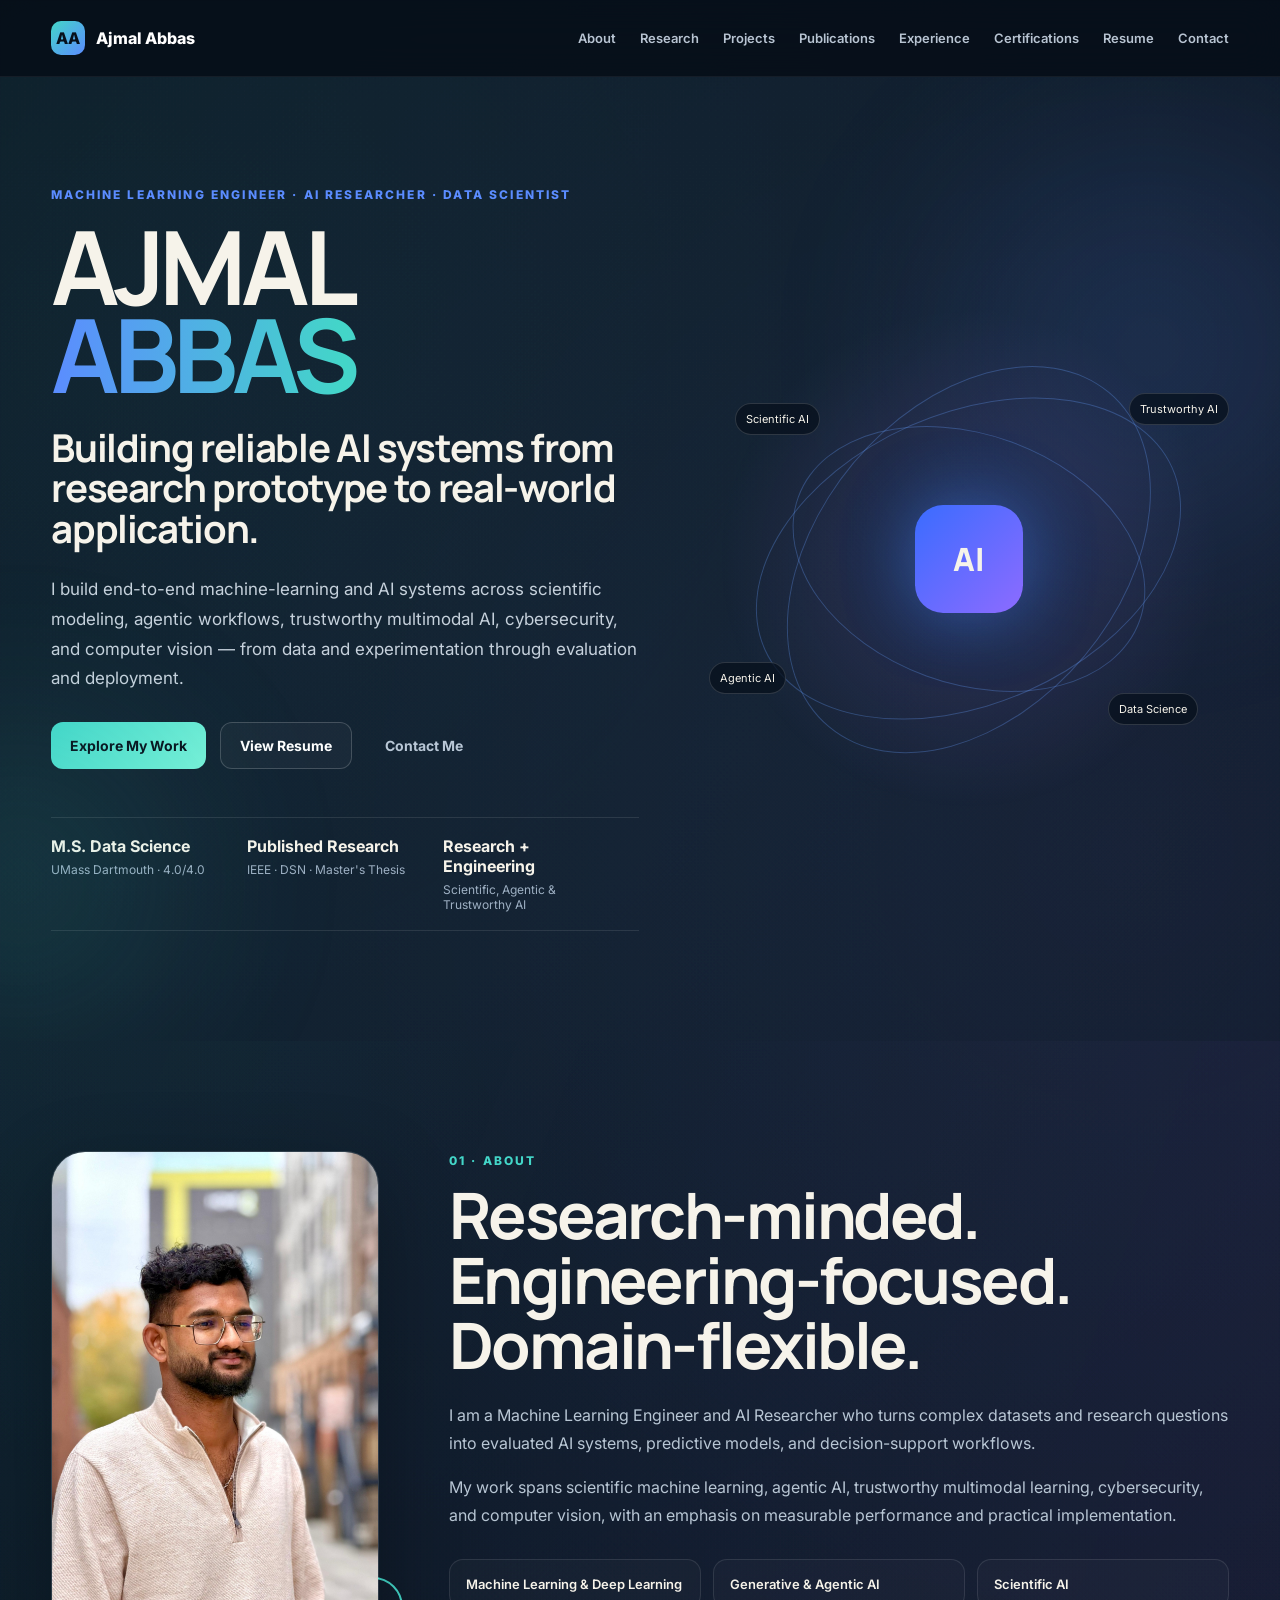
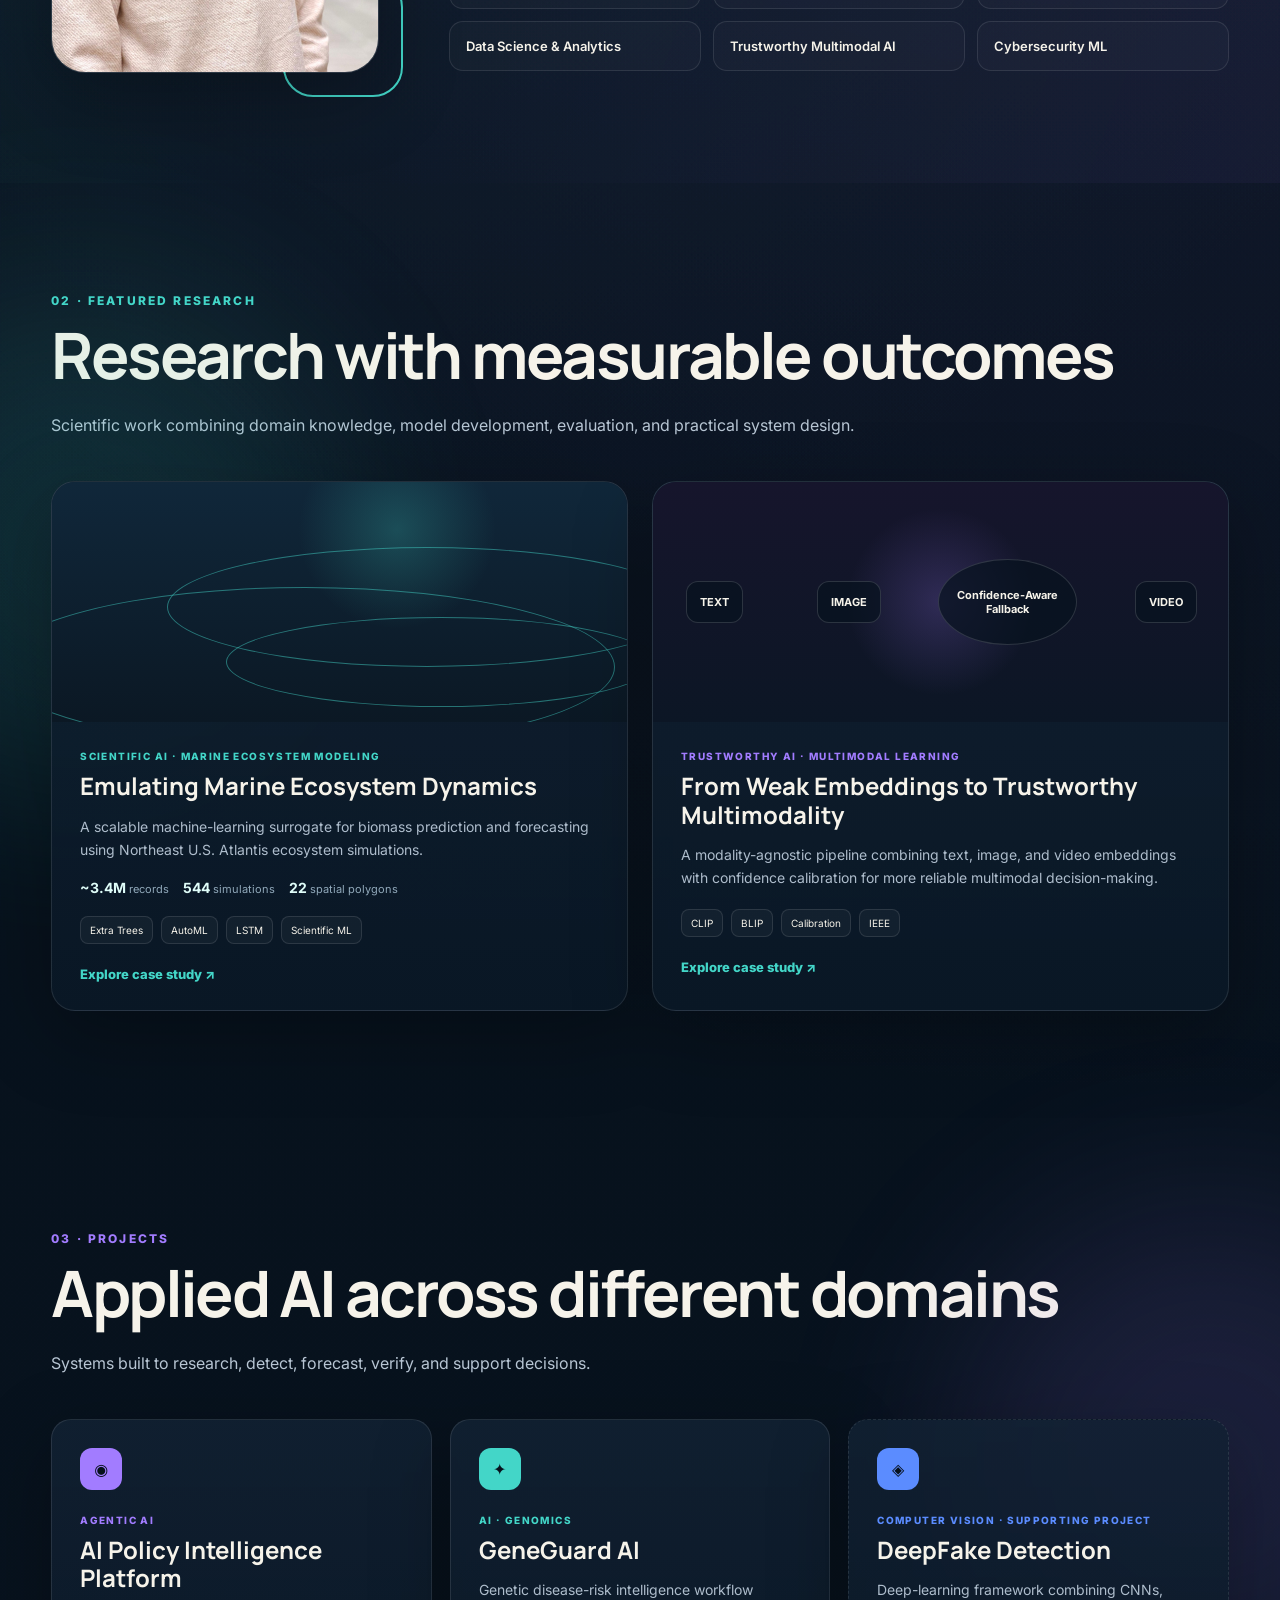
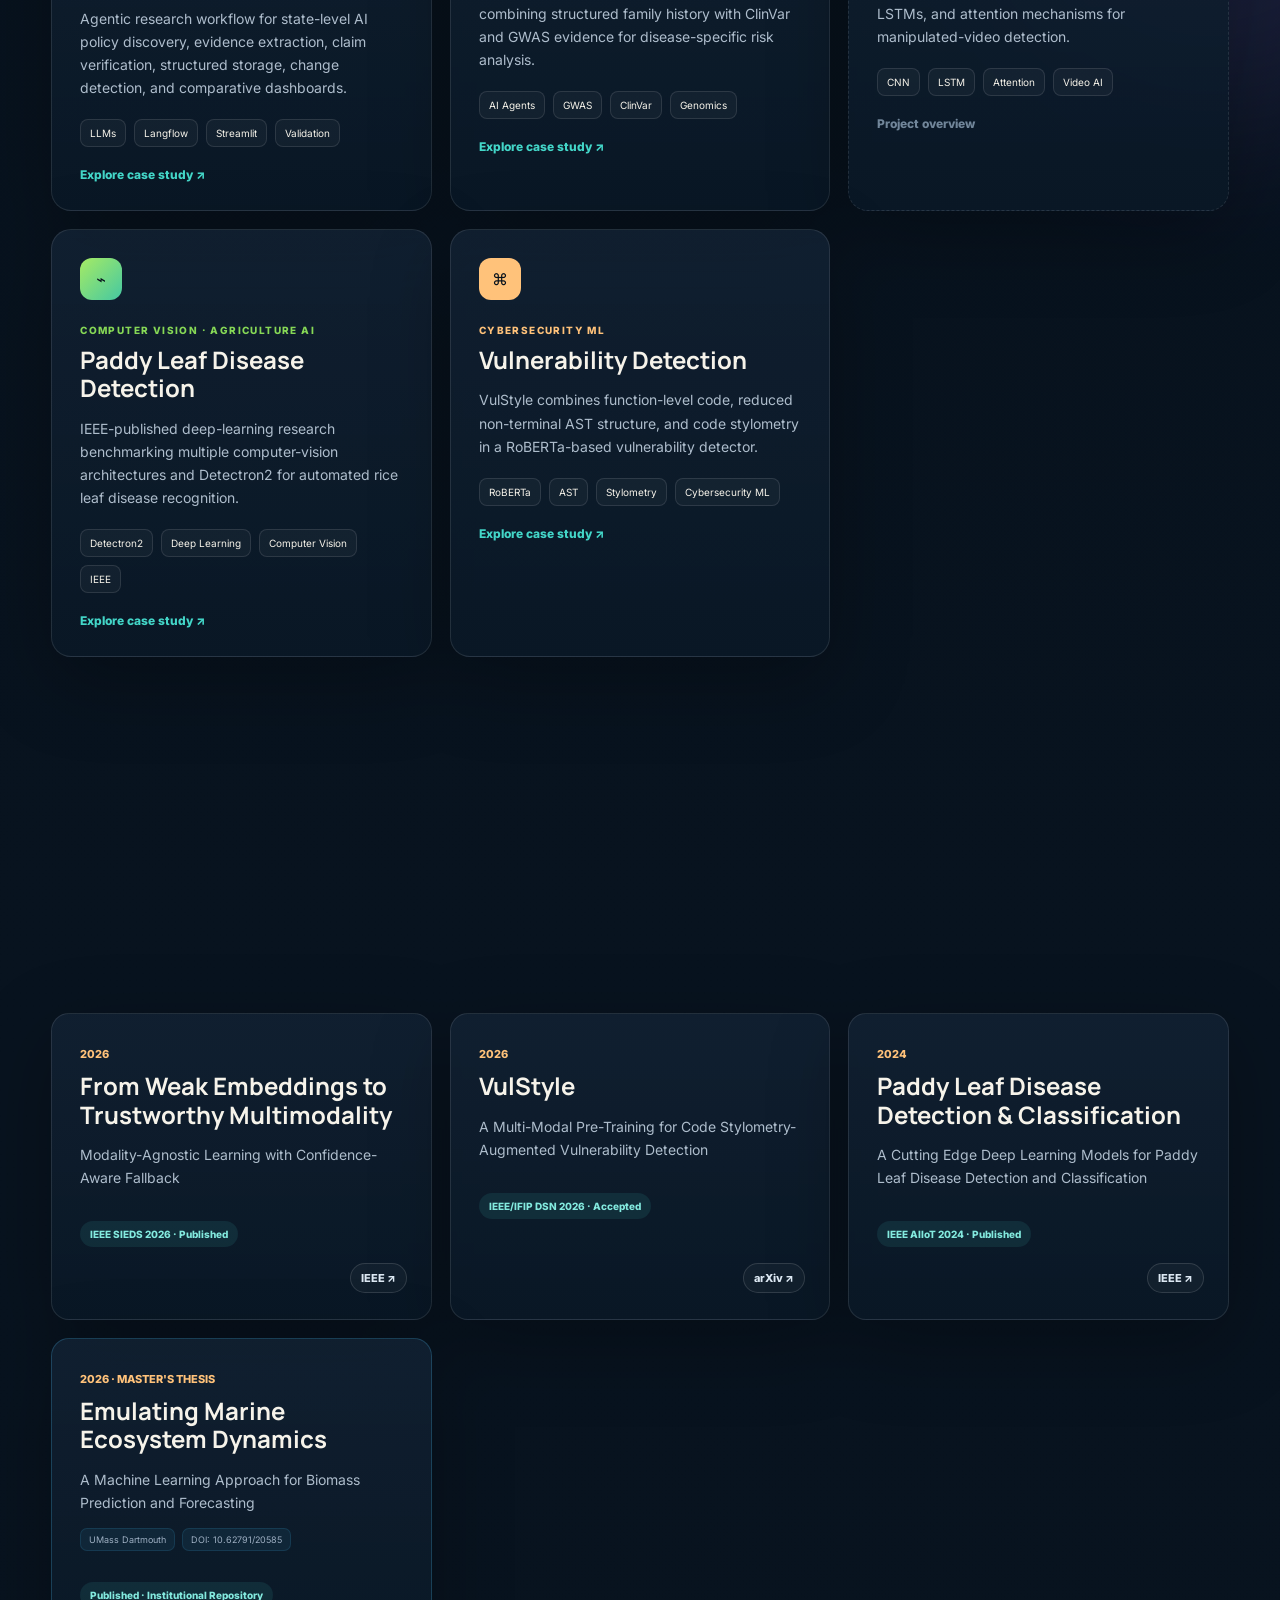
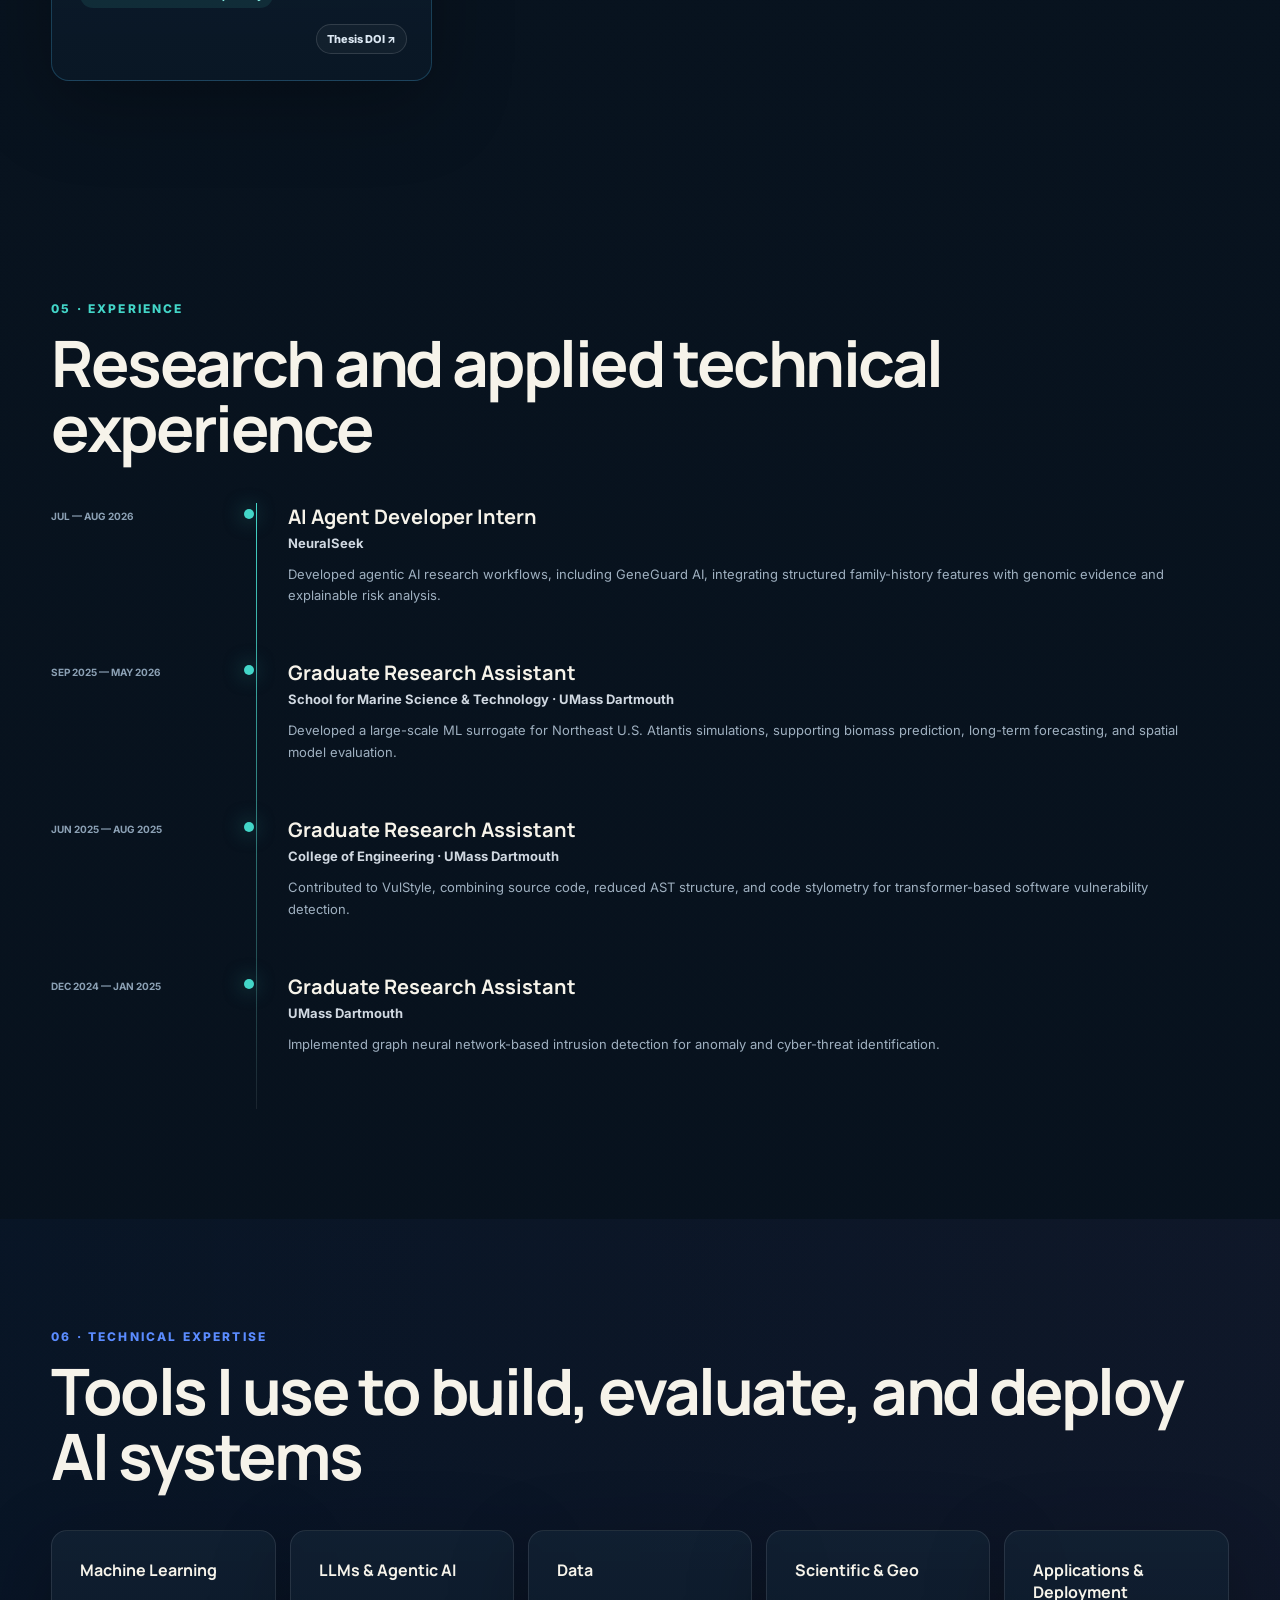
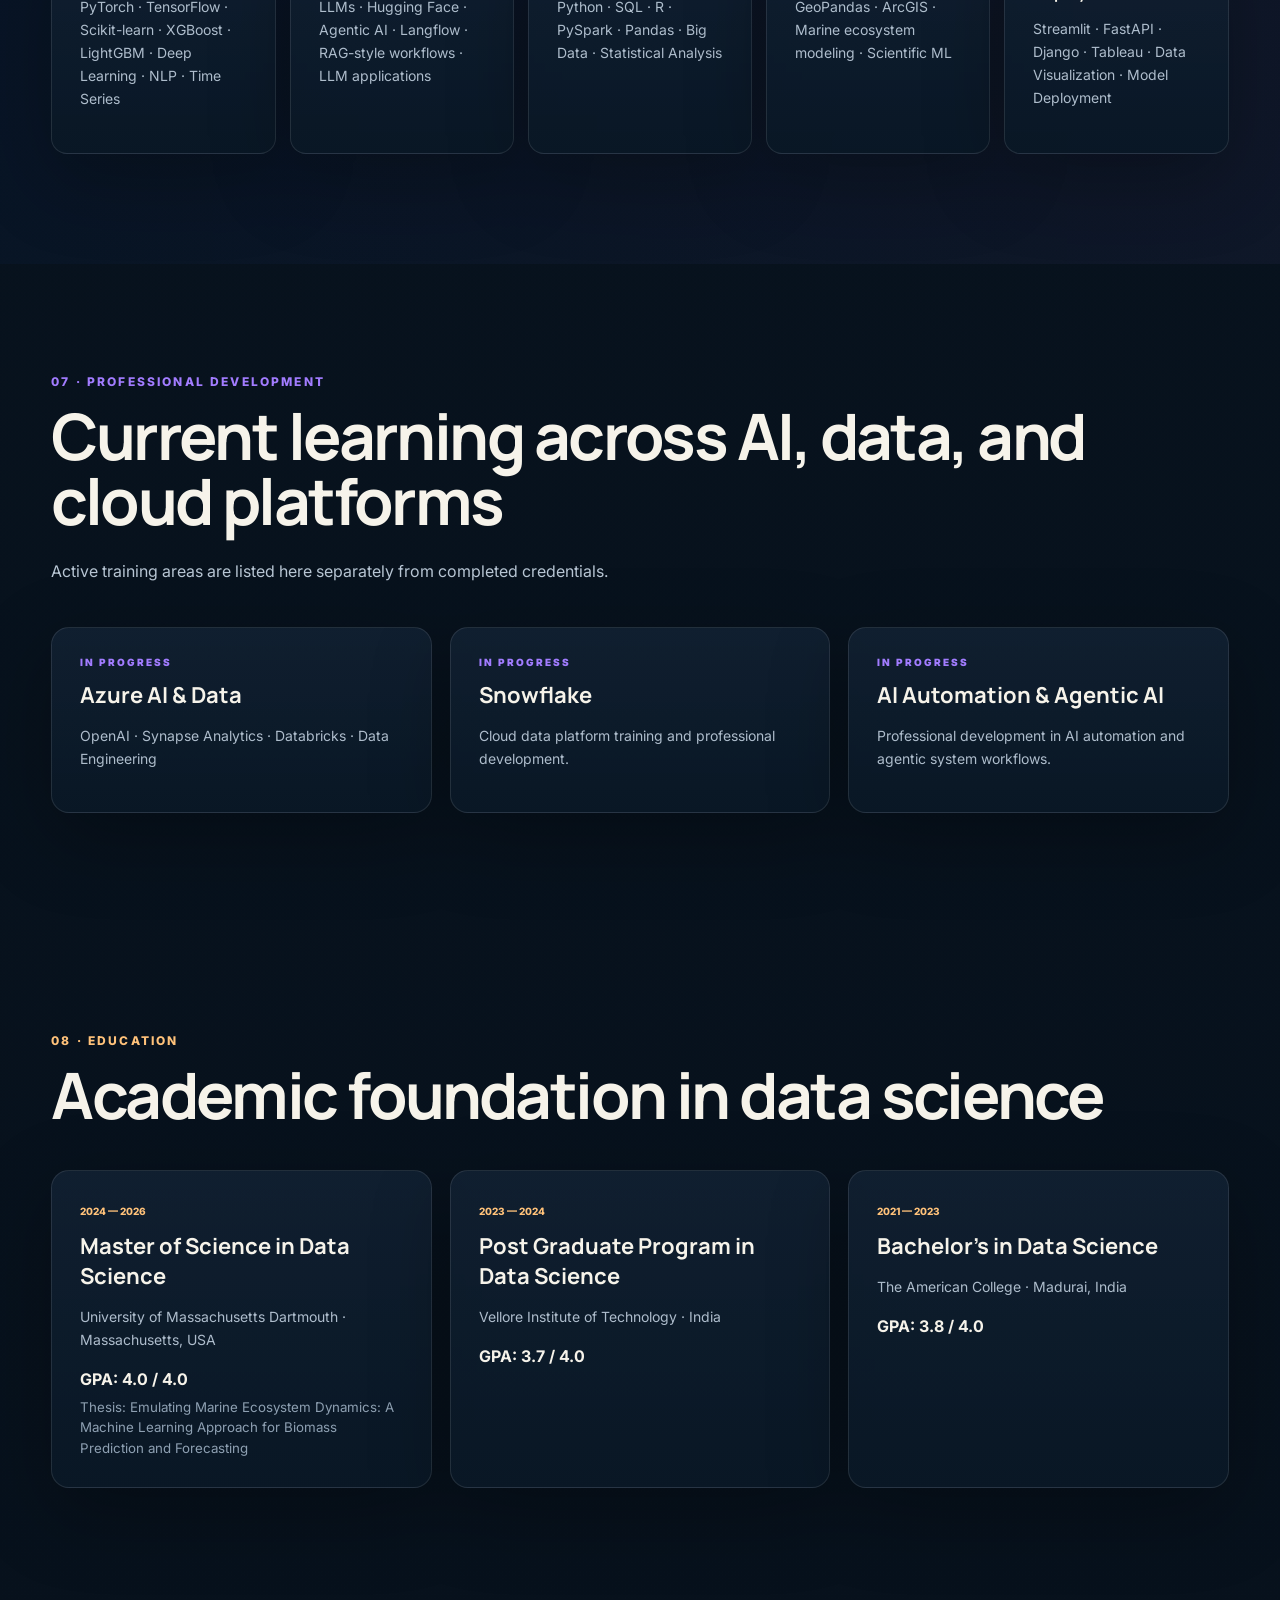
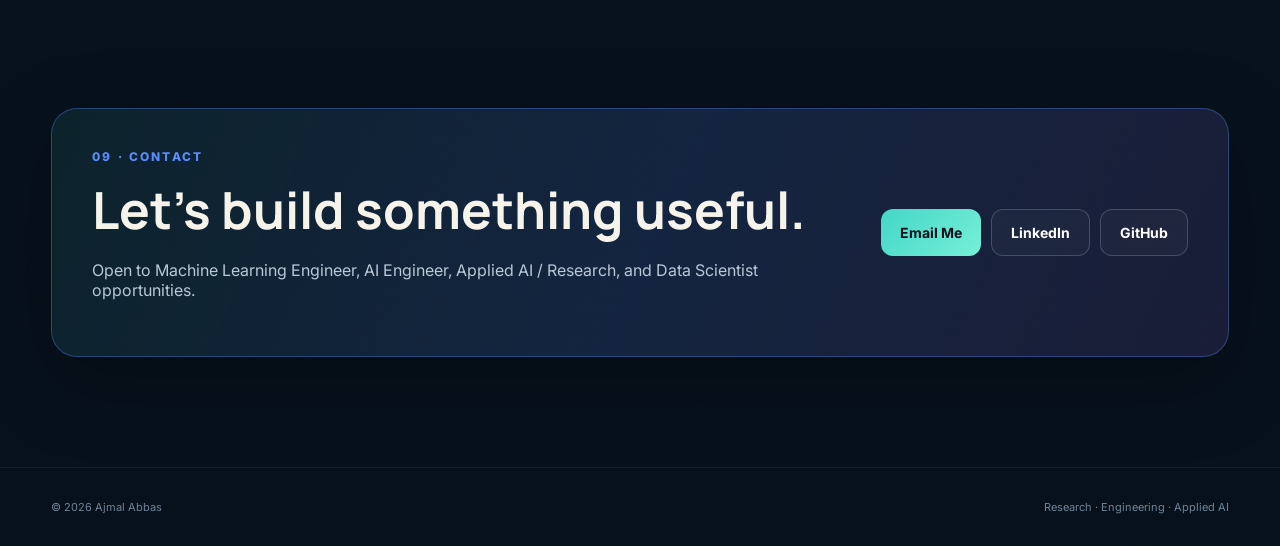
==== commit 1d4dde94: "Add files via upload" ====
--- a/index.html
+++ b/index.html
@@ -7,13 +7,13 @@
   <meta name="description" content="Portfolio of Ajmal Abbas — Machine Learning Engineer, AI Researcher, and Data Scientist working across scientific AI, agentic AI, marine ecosystem modeling, trustworthy multimodal AI, cybersecurity, and computer vision.">
   <meta name="author" content="Ajmal Abbas">
   <meta name="robots" content="index, follow">
-  <link rel="canonical" href="https://portfolio.ajmalimra-a.workers.dev/">
+  <link rel="canonical" href="https://portfolio.ajmalabbas.workers.dev/">
   <meta name="theme-color" content="#07111c">
   <meta property="og:type" content="website">
   <meta property="og:title" content="Ajmal Abbas | Machine Learning Engineer & AI Researcher">
   <meta property="og:description" content="AI/ML portfolio spanning scientific AI, agentic systems, trustworthy multimodal learning, cybersecurity, and computer vision.">
-  <meta property="og:url" content="https://portfolio.ajmalimra-a.workers.dev/">
-  <meta property="og:image" content="https://portfolio.ajmalimra-a.workers.dev/profile.jpg">
+  <meta property="og:url" content="https://portfolio.ajmalabbas.workers.dev/">
+  <meta property="og:image" content="https://portfolio.ajmalabbas.workers.dev/profile.jpg">
   <meta name="twitter:card" content="summary_large_image">
   <link rel="stylesheet" href="styles.css">
 </head>
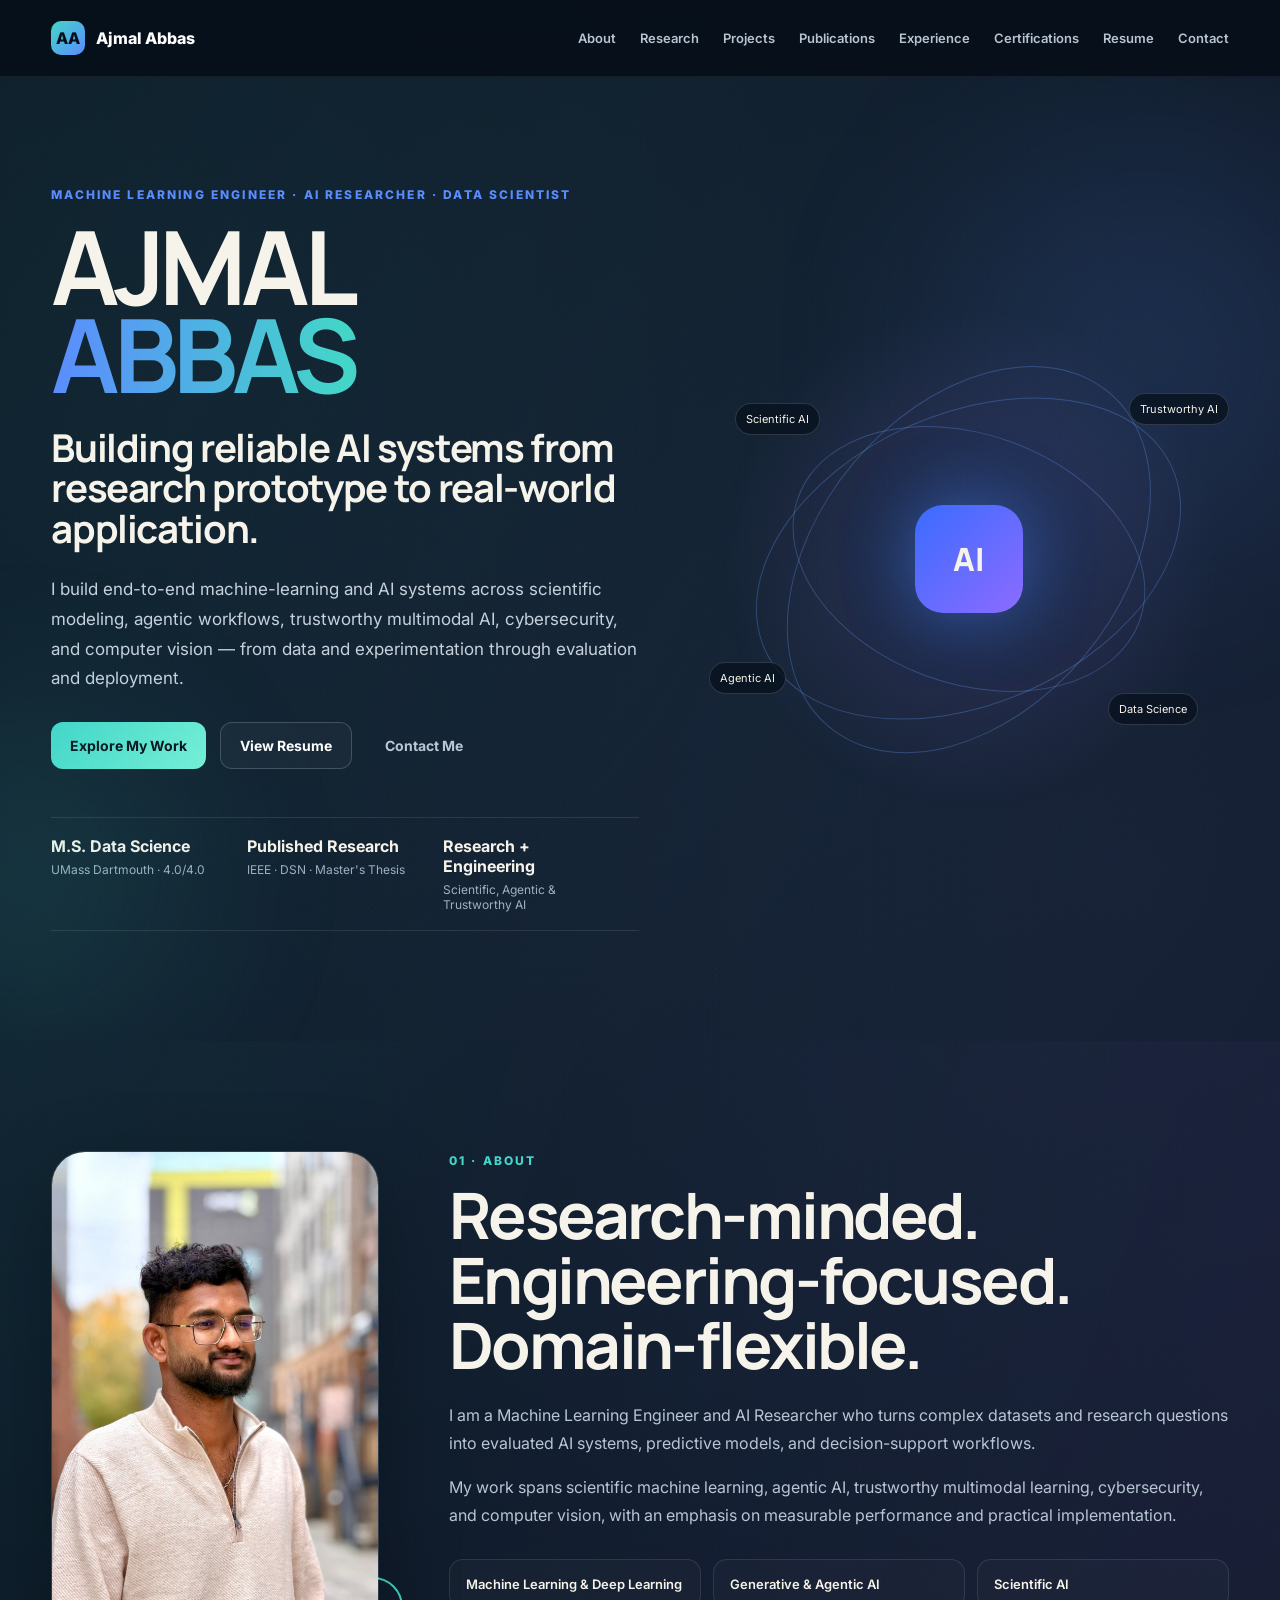
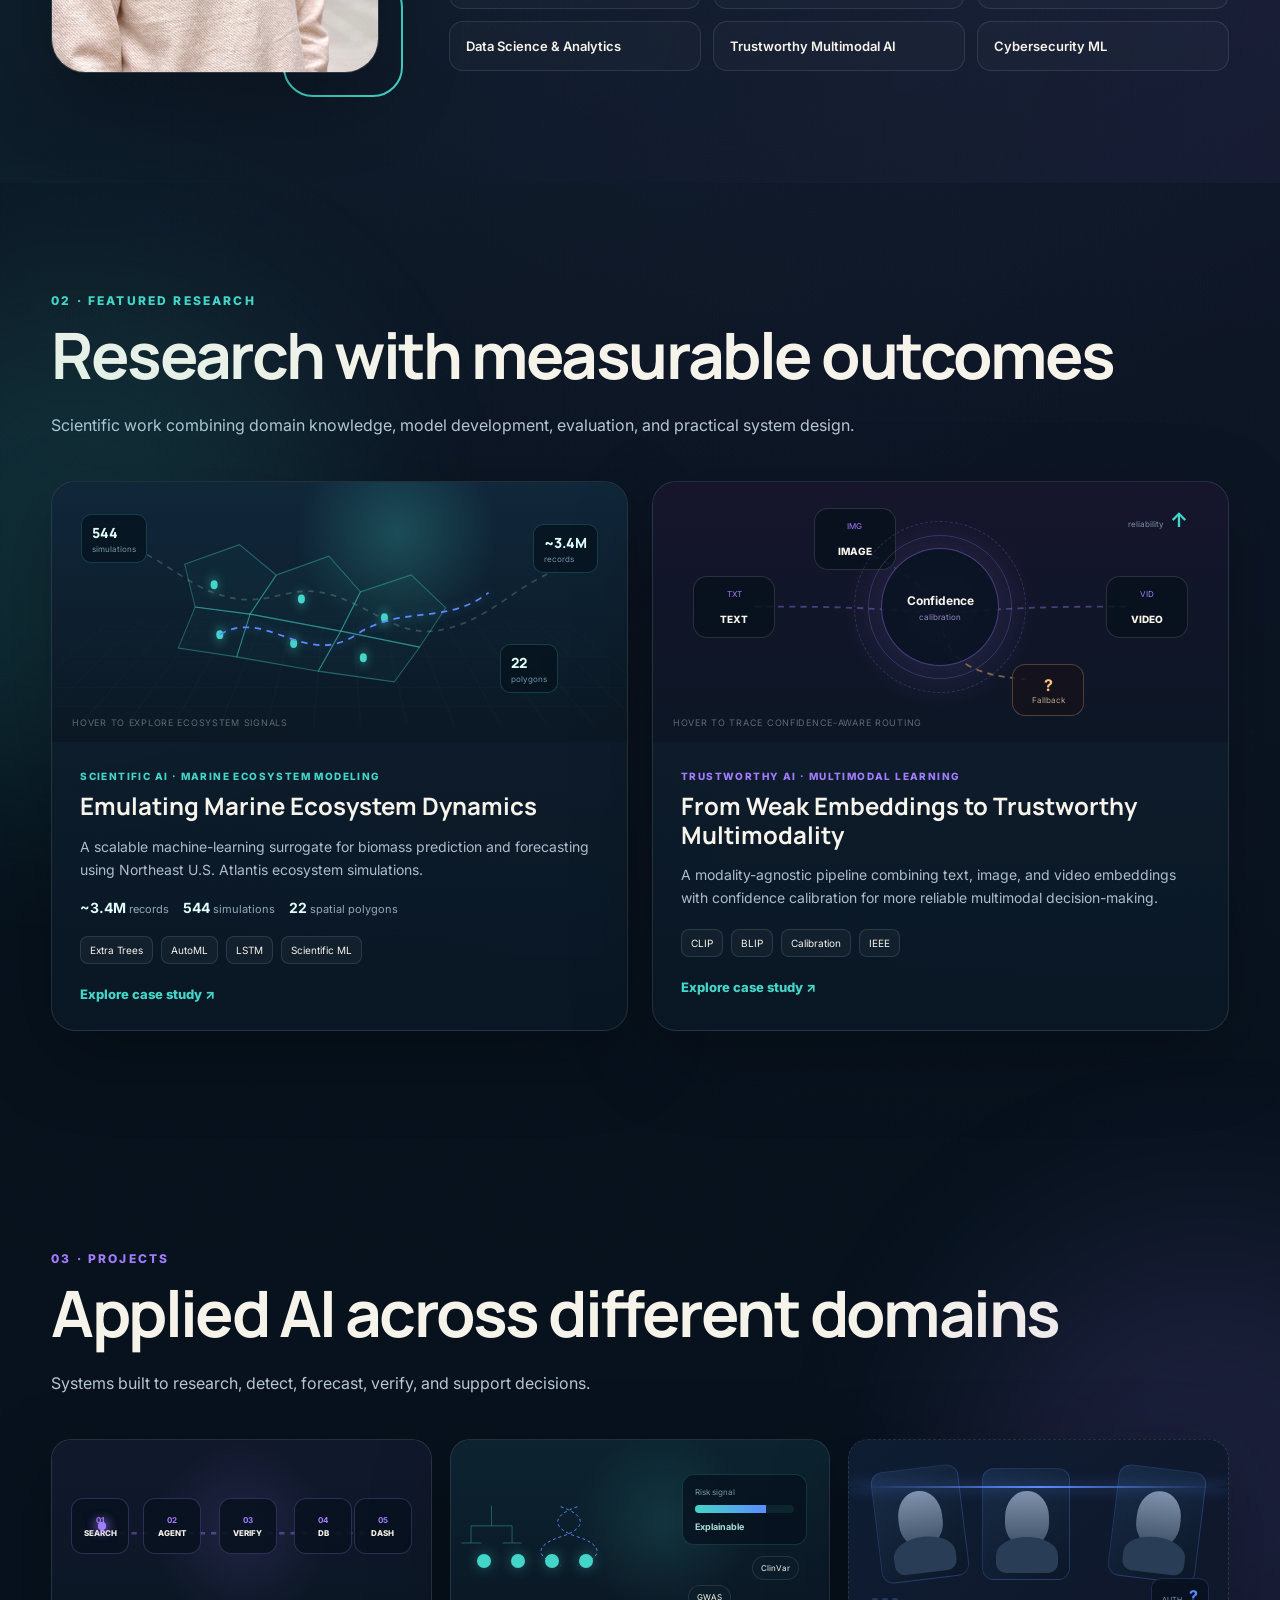
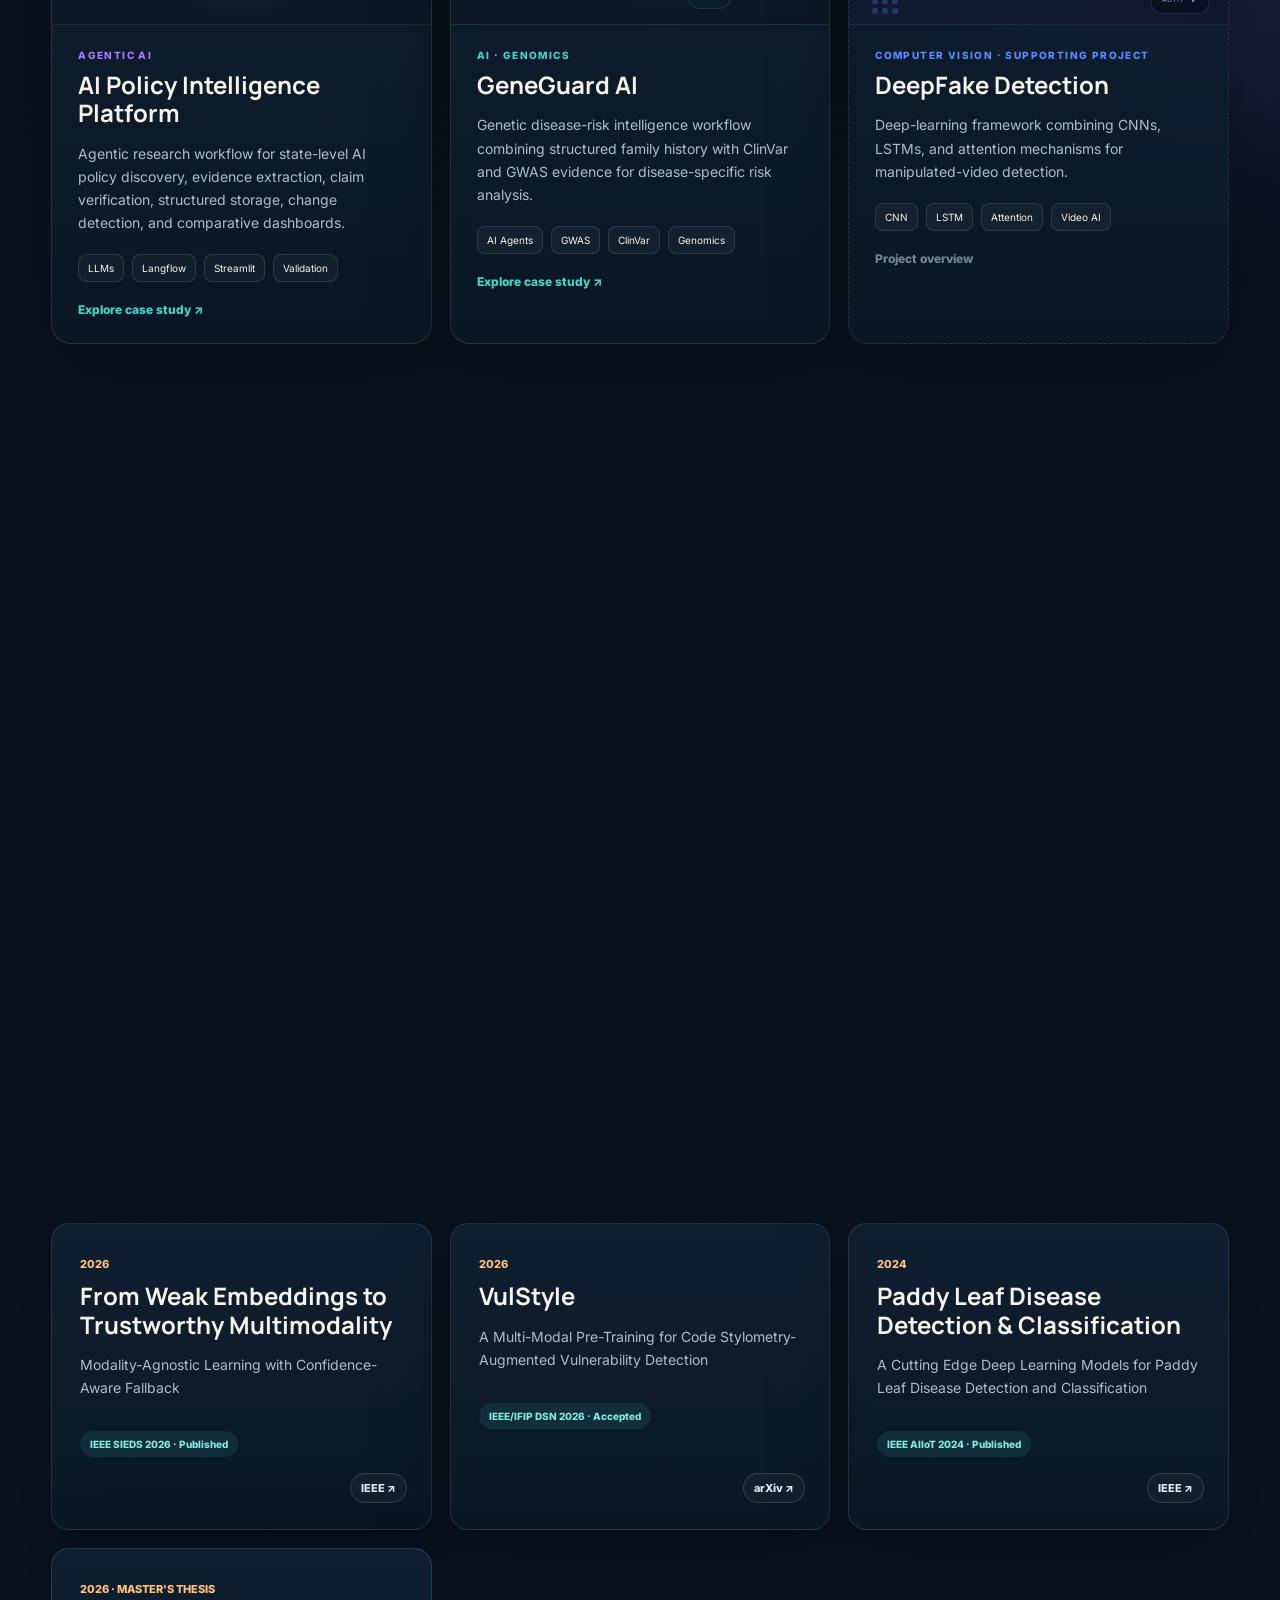
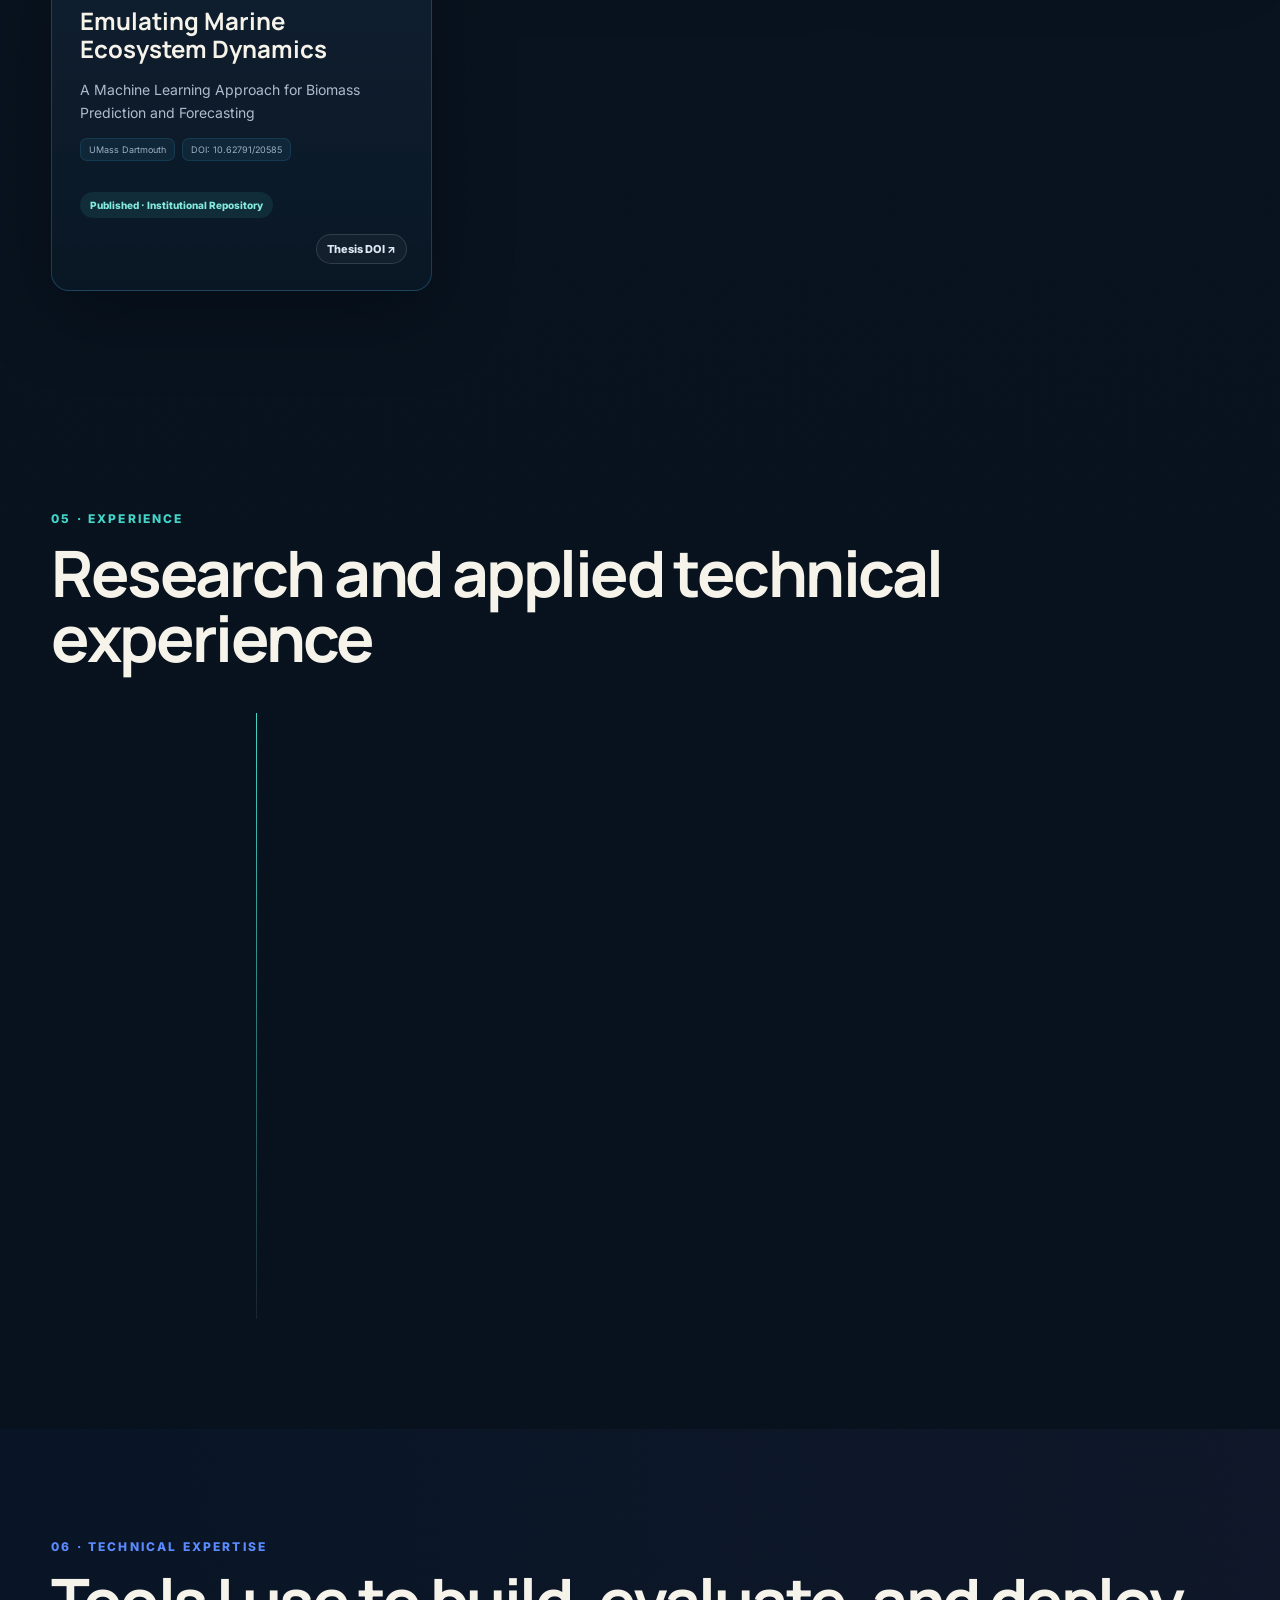
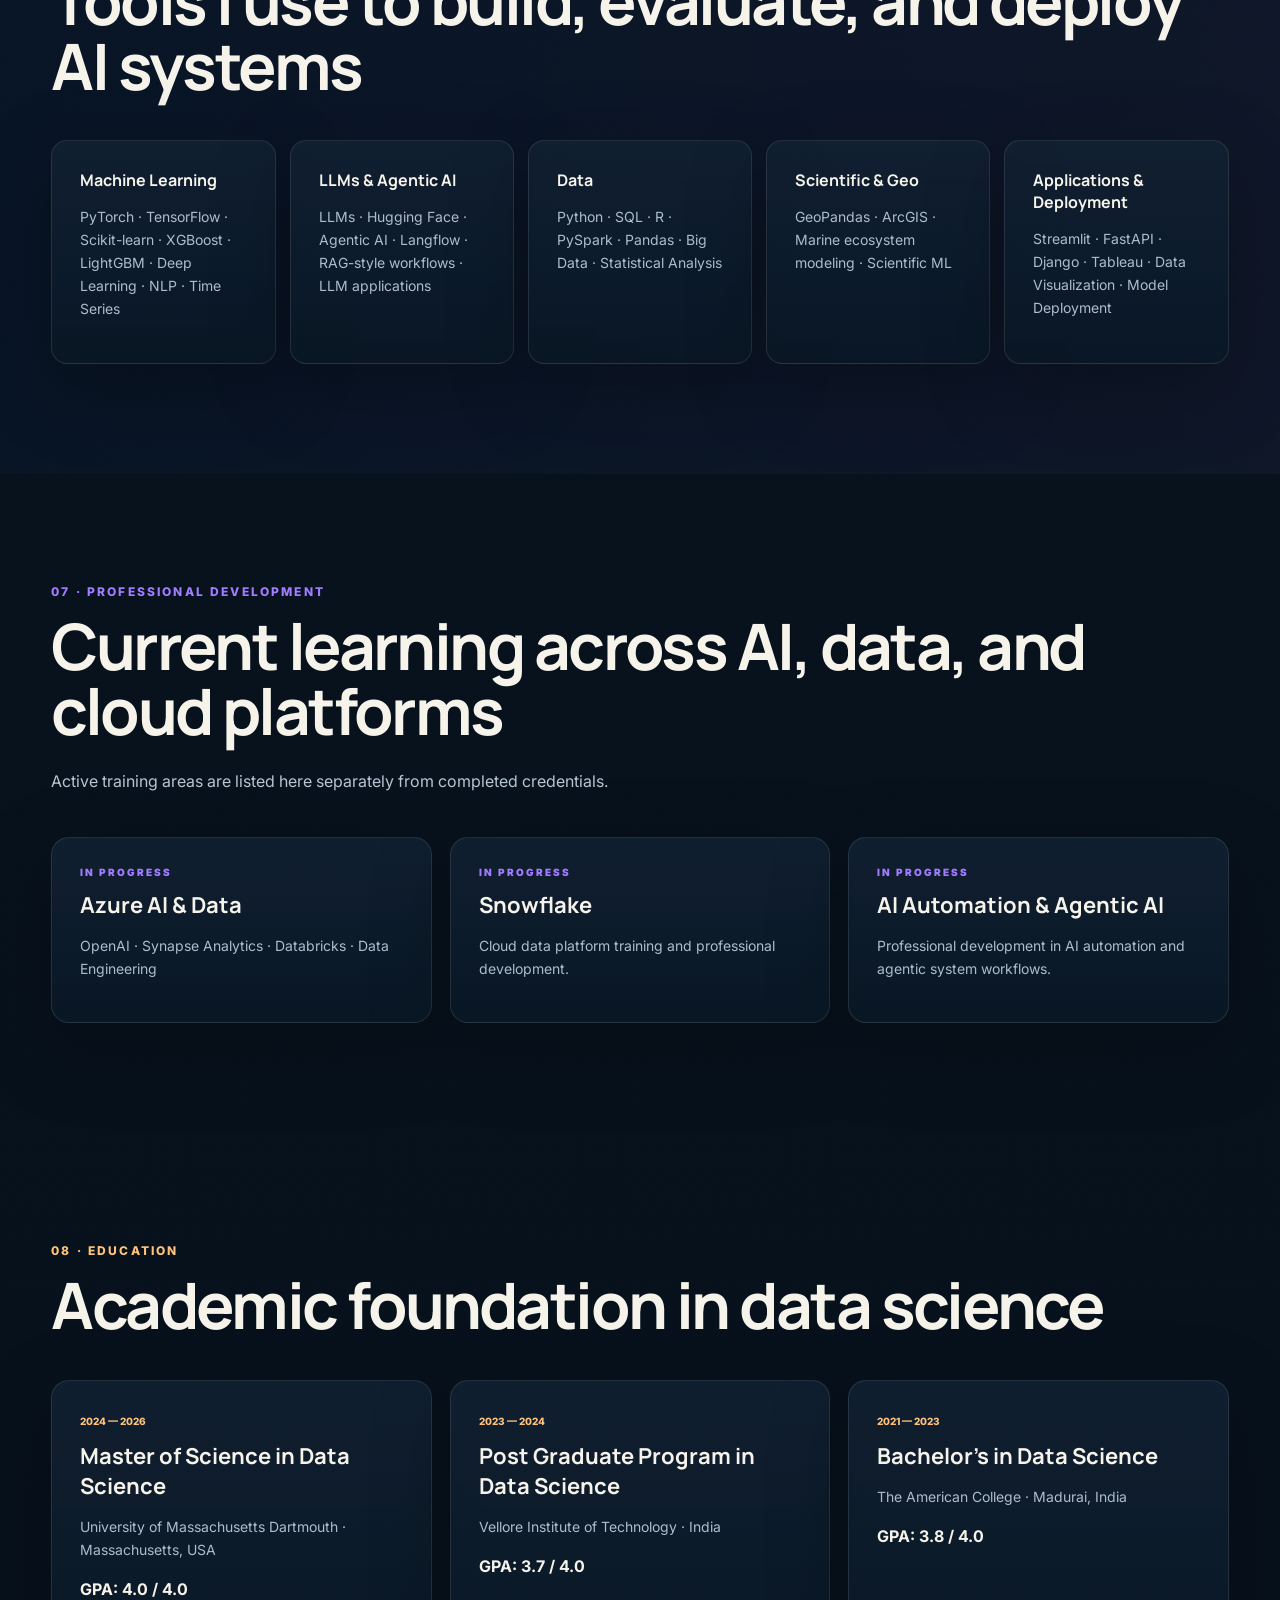
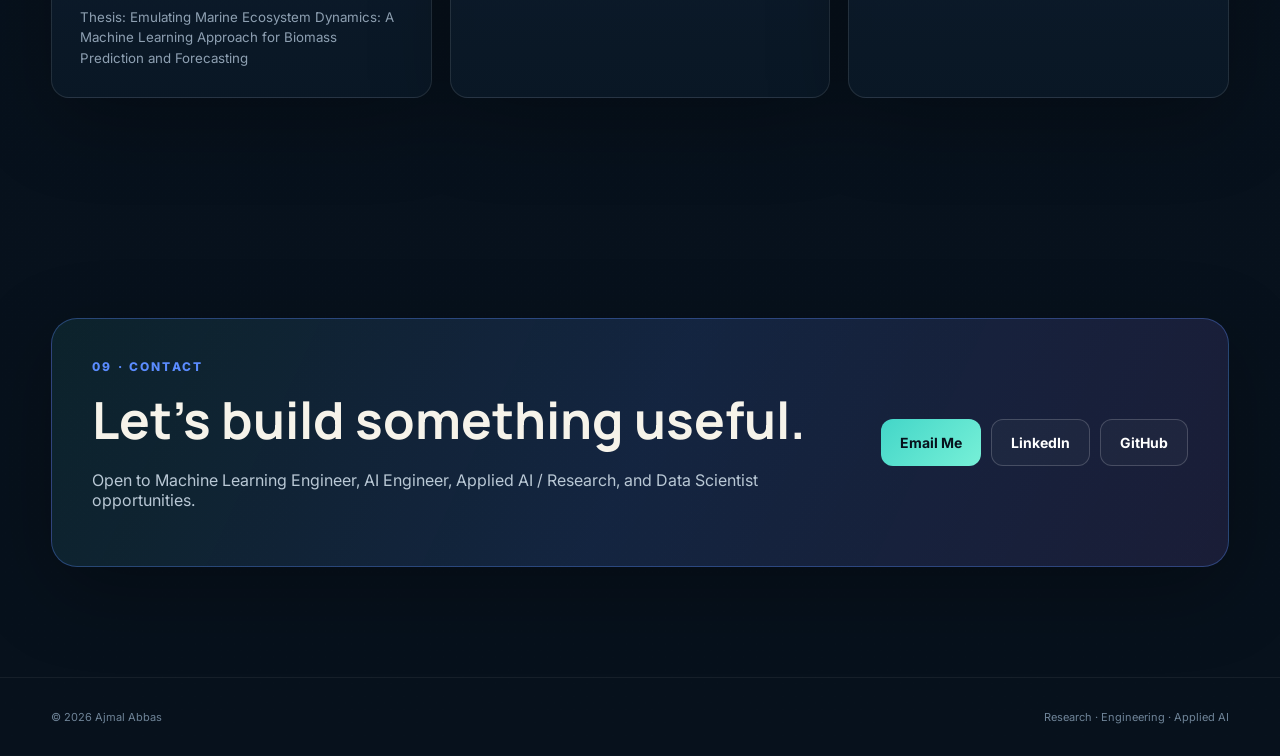
==== commit 172684fa: "Add files via upload" ====
--- a/index.html
+++ b/index.html
@@ -97,7 +97,29 @@
     <div class="research-grid">
       <article class="feature-card marine-card reveal">
         <a class="card-cover-link" href="marine-emulator.html" aria-label="Open Marine Ecosystem Emulator case study"></a>
-        <div class="visual marine-visual"><div class="wave w1"></div><div class="wave w2"></div><div class="wave w3"></div></div>
+        <div class="visual marine-visual interactive-visual" aria-hidden="true">
+          <div class="ocean-grid"></div>
+          <svg class="marine-map" viewBox="0 0 760 240" preserveAspectRatio="none">
+            <path class="coast-line" d="M45,44 C120,56 152,91 205,105 C277,125 304,93 362,105 C427,118 463,157 529,145 C603,132 641,84 718,72"/>
+            <g class="polygon-net">
+              <path d="M160,72 L238,50 L290,84 L253,128 L175,120 Z"/>
+              <path d="M291,84 L365,63 L410,103 L382,147 L253,128 Z"/>
+              <path d="M410,103 L482,84 L531,121 L494,165 L382,147 Z"/>
+              <path d="M175,120 L253,128 L234,176 L151,166 Z"/>
+              <path d="M253,128 L382,147 L350,192 L234,176 Z"/>
+              <path d="M382,147 L494,165 L458,204 L350,192 Z"/>
+            </g>
+            <g class="data-points">
+              <circle cx="202" cy="95" r="5"/><circle cx="326" cy="111" r="5"/><circle cx="444" cy="132" r="5"/>
+              <circle cx="210" cy="151" r="5"/><circle cx="315" cy="161" r="5"/><circle cx="414" cy="177" r="5"/>
+            </g>
+            <path class="forecast-line" d="M210,151 C275,120 331,189 404,151 C469,117 531,141 592,104"/>
+          </svg>
+          <div class="marine-badge badge-a"><b>544</b><span>simulations</span></div>
+          <div class="marine-badge badge-b"><b>~3.4M</b><span>records</span></div>
+          <div class="marine-badge badge-c"><b>22</b><span>polygons</span></div>
+          <div class="visual-hint">Hover to explore ecosystem signals</div>
+        </div>
         <div class="card-content">
           <div class="micro-label teal">SCIENTIFIC AI · MARINE ECOSYSTEM MODELING</div>
           <h3>Emulating Marine Ecosystem Dynamics</h3>
@@ -112,7 +134,24 @@
 
       <article class="feature-card reveal">
         <a class="card-cover-link" href="trustworthy-multimodality.html" aria-label="Open Trustworthy Multimodality case study"></a>
-        <div class="visual multimodal-visual"><span>TEXT</span><span>IMAGE</span><div class="confidence">Confidence-Aware<br>Fallback</div><span>VIDEO</span></div>
+        <div class="visual multimodal-visual interactive-visual" aria-hidden="true">
+          <svg class="multi-connections" viewBox="0 0 760 240" preserveAspectRatio="none">
+            <path class="connection c1" d="M135,115 C250,115 275,116 355,120"/>
+            <path class="connection c2" d="M262,60 C325,76 334,88 374,108"/>
+            <path class="connection c3" d="M625,115 C520,115 480,116 405,120"/>
+            <path class="fallback-route" d="M381,122 C381,164 423,179 493,182"/>
+          </svg>
+          <div class="modality-node text-node"><i>TXT</i><span>TEXT</span></div>
+          <div class="modality-node image-node"><i>IMG</i><span>IMAGE</span></div>
+          <div class="modality-node video-node"><i>VID</i><span>VIDEO</span></div>
+          <div class="confidence-hub">
+            <div class="hub-ring ring-1"></div><div class="hub-ring ring-2"></div>
+            <strong>Confidence</strong><span>calibration</span>
+          </div>
+          <div class="fallback-node"><b>?</b><span>Fallback</span></div>
+          <div class="trust-score"><span>reliability</span><b>↑</b></div>
+          <div class="visual-hint">Hover to trace confidence-aware routing</div>
+        </div>
         <div class="card-content">
           <div class="micro-label violet">TRUSTWORTHY AI · MULTIMODAL LEARNING</div>
           <h3>From Weak Embeddings to Trustworthy Multimodality</h3>
@@ -135,14 +174,50 @@
     </div>
     <div class="project-grid">
       <article class="project-card reveal">
-        <a class="card-cover-link" href="ai-policy-intelligence.html" aria-label="Open AI Policy Intelligence case study"></a><div class="project-icon violet-bg">◉</div><div class="micro-label violet">AGENTIC AI</div><h3>AI Policy Intelligence Platform</h3><p>Agentic research workflow for state-level AI policy discovery, evidence extraction, claim verification, structured storage, change detection, and comparative dashboards.</p><div class="tag-row"><span>LLMs</span><span>Langflow</span><span>Streamlit</span><span>Validation</span></div><div class="case-link">Explore case study <span>↗</span></div></article>
+        <a class="card-cover-link" href="ai-policy-intelligence.html" aria-label="Open AI Policy Intelligence case study"></a>
+        <div class="project-visual policy-mini" aria-hidden="true">
+          <div class="flow-node n-search"><b>01</b><span>SEARCH</span></div>
+          <div class="flow-node n-agent"><b>02</b><span>AGENT</span></div>
+          <div class="flow-node n-verify"><b>03</b><span>VERIFY</span></div>
+          <div class="flow-node n-db"><b>04</b><span>DB</span></div>
+          <div class="flow-node n-dash"><b>05</b><span>DASH</span></div>
+          <svg viewBox="0 0 500 150" preserveAspectRatio="none"><path class="flow-path" d="M60 76 H158 H258 H350 H438"/></svg>
+          <div class="pulse-dot p1"></div><div class="pulse-dot p2"></div>
+        </div>
+        <div class="micro-label violet">AGENTIC AI</div><h3>AI Policy Intelligence Platform</h3><p>Agentic research workflow for state-level AI policy discovery, evidence extraction, claim verification, structured storage, change detection, and comparative dashboards.</p><div class="tag-row"><span>LLMs</span><span>Langflow</span><span>Streamlit</span><span>Validation</span></div><div class="case-link">Explore case study <span>↗</span></div></article>
       <article class="project-card reveal">
-        <a class="card-cover-link" href="geneguard-ai.html" aria-label="Open GeneGuard AI case study"></a><div class="project-icon teal-bg">✦</div><div class="micro-label teal">AI · GENOMICS</div><h3>GeneGuard AI</h3><p>Genetic disease-risk intelligence workflow combining structured family history with ClinVar and GWAS evidence for disease-specific risk analysis.</p><div class="tag-row"><span>AI Agents</span><span>GWAS</span><span>ClinVar</span><span>Genomics</span></div><div class="case-link">Explore case study <span>↗</span></div></article>
-      <article class="project-card reveal supporting-project"><div class="project-icon blue-bg">◈</div><div class="micro-label">COMPUTER VISION · SUPPORTING PROJECT</div><h3>DeepFake Detection</h3><p>Deep-learning framework combining CNNs, LSTMs, and attention mechanisms for manipulated-video detection.</p><div class="tag-row"><span>CNN</span><span>LSTM</span><span>Attention</span><span>Video AI</span></div><div class="case-link muted">Project overview</div></article>
+        <a class="card-cover-link" href="geneguard-ai.html" aria-label="Open GeneGuard AI case study"></a>
+        <div class="project-visual gene-mini" aria-hidden="true">
+          <svg class="gene-lines" viewBox="0 0 500 170"><path d="M85 30 V72 M42 72 H128 M42 72 V108 M128 72 V108 M42 108 H22 M42 108 H64 M128 108 H108 M128 108 H148"/><path class="dna-line" d="M230 32 C285 50 285 78 230 95 C175 112 175 140 230 155 M265 32 C210 50 210 78 265 95 C320 112 320 140 265 155"/></svg>
+          <div class="person pr1"></div><div class="person pr2"></div><div class="person pr3"></div><div class="person pr4"></div>
+          <div class="risk-meter"><span>Risk signal</span><div><i></i></div><b>Explainable</b></div>
+          <div class="evidence-chip e-clin">ClinVar</div><div class="evidence-chip e-gwas">GWAS</div>
+        </div>
+        <div class="micro-label teal">AI · GENOMICS</div><h3>GeneGuard AI</h3><p>Genetic disease-risk intelligence workflow combining structured family history with ClinVar and GWAS evidence for disease-specific risk analysis.</p><div class="tag-row"><span>AI Agents</span><span>GWAS</span><span>ClinVar</span><span>Genomics</span></div><div class="case-link">Explore case study <span>↗</span></div></article>
+      <article class="project-card reveal supporting-project"><div class="project-visual deepfake-mini" aria-hidden="true">
+          <div class="video-frame vf1"><span></span></div><div class="video-frame vf2"><span></span></div><div class="video-frame vf3"><span></span></div>
+          <div class="scan-beam"></div><div class="auth-score"><span>AUTH</span><b>?</b></div>
+          <div class="attention-grid"><i></i><i></i><i></i><i></i><i></i><i></i></div>
+        </div>
+        <div class="micro-label">COMPUTER VISION · SUPPORTING PROJECT</div><h3>DeepFake Detection</h3><p>Deep-learning framework combining CNNs, LSTMs, and attention mechanisms for manipulated-video detection.</p><div class="tag-row"><span>CNN</span><span>LSTM</span><span>Attention</span><span>Video AI</span></div><div class="case-link muted">Project overview</div></article>
       <article class="project-card reveal">
-        <a class="card-cover-link" href="paddy-leaf-disease.html" aria-label="Open Paddy Leaf Disease Detection case study"></a><div class="project-icon agri-bg">⌁</div><div class="micro-label agri">COMPUTER VISION · AGRICULTURE AI</div><h3>Paddy Leaf Disease Detection</h3><p>IEEE-published deep-learning research benchmarking multiple computer-vision architectures and Detectron2 for automated rice leaf disease recognition.</p><div class="tag-row"><span>Detectron2</span><span>Deep Learning</span><span>Computer Vision</span><span>IEEE</span></div><div class="case-link">Explore case study <span>↗</span></div></article>
+        <a class="card-cover-link" href="paddy-leaf-disease.html" aria-label="Open Paddy Leaf Disease Detection case study"></a>
+        <div class="project-visual paddy-mini" aria-hidden="true">
+          <div class="leaf-shape"></div><div class="leaf-vein"></div>
+          <div class="detection-box db1"><span>brown spot</span></div>
+          <div class="detection-box db2"></div>
+          <div class="cv-scan-line"></div>
+          <div class="accuracy-chip"><b>97%</b><span>Detectron2</span></div>
+        </div>
+        <div class="micro-label agri">COMPUTER VISION · AGRICULTURE AI</div><h3>Paddy Leaf Disease Detection</h3><p>IEEE-published deep-learning research benchmarking multiple computer-vision architectures and Detectron2 for automated rice leaf disease recognition.</p><div class="tag-row"><span>Detectron2</span><span>Deep Learning</span><span>Computer Vision</span><span>IEEE</span></div><div class="case-link">Explore case study <span>↗</span></div></article>
       <article class="project-card reveal">
-        <a class="card-cover-link" href="vulstyle.html" aria-label="Open VulStyle vulnerability detection case study"></a><div class="project-icon warm-bg">⌘</div><div class="micro-label warm">CYBERSECURITY ML</div><h3>Vulnerability Detection</h3><p>VulStyle combines function-level code, reduced non-terminal AST structure, and code stylometry in a RoBERTa-based vulnerability detector.</p><div class="tag-row"><span>RoBERTa</span><span>AST</span><span>Stylometry</span><span>Cybersecurity ML</span></div><div class="case-link">Explore case study <span>↗</span></div></article>
+        <a class="card-cover-link" href="vulstyle.html" aria-label="Open VulStyle vulnerability detection case study"></a>
+        <div class="project-visual vul-mini" aria-hidden="true">
+          <div class="code-pane"><span>if (ptr != NULL) {</span><span class="hot">strcpy(buf, src);</span><span>return process(ptr);</span><span>}</span></div>
+          <svg class="ast-mini" viewBox="0 0 170 150"><path d="M85 22 L42 68 M85 22 L128 68 M42 68 L24 115 M42 68 L62 115 M128 68 L107 115 M128 68 L148 115"/><circle cx="85" cy="22" r="8"/><circle cx="42" cy="68" r="7"/><circle cx="128" cy="68" r="7"/><circle cx="24" cy="115" r="6"/><circle cx="62" cy="115" r="6"/><circle cx="107" cy="115" r="6"/><circle cx="148" cy="115" r="6"/></svg>
+          <div class="vul-signal"><span>VULNERABILITY</span><b>95.06</b><small>BigVul F1</small></div>
+        </div>
+        <div class="micro-label warm">CYBERSECURITY ML</div><h3>Vulnerability Detection</h3><p>VulStyle combines function-level code, reduced non-terminal AST structure, and code stylometry in a RoBERTa-based vulnerability detector.</p><div class="tag-row"><span>RoBERTa</span><span>AST</span><span>Stylometry</span><span>Cybersecurity ML</span></div><div class="case-link">Explore case study <span>↗</span></div></article>
     </div>
   </div>
 </section>
--- a/styles.css
+++ b/styles.css
@@ -131,3 +131,158 @@
   *,*:before,*:after{animation-duration:.01ms!important;animation-iteration-count:1!important;transition-duration:.01ms!important}
   .reveal{opacity:1;transform:none}
 }
+
+
+/* =========================================================
+   INTERACTIVE PROJECT MICRO-VISUALS — HOME PAGE
+   ========================================================= */
+.interactive-visual,.project-visual{
+  isolation:isolate;
+}
+.visual-hint{
+  position:absolute;left:20px;bottom:14px;z-index:5;
+  font-size:9px;letter-spacing:.08em;text-transform:uppercase;
+  color:rgba(220,240,246,.55);opacity:.7;transition:.25s;
+}
+.feature-card:hover .visual-hint{opacity:1;color:#dffdf9;transform:translateX(4px)}
+
+/* FEATURED — Marine */
+.marine-visual{height:260px}
+.ocean-grid{
+  position:absolute;inset:0;opacity:.42;
+  background:
+    linear-gradient(rgba(67,214,200,.05) 1px,transparent 1px),
+    linear-gradient(90deg,rgba(67,214,200,.05) 1px,transparent 1px);
+  background-size:38px 38px;
+  transform:perspective(500px) rotateX(58deg) scale(1.3) translateY(-10%);
+  transform-origin:center bottom;
+}
+.marine-map{position:absolute;inset:18px 20px 28px;width:calc(100% - 40px);height:calc(100% - 46px);overflow:visible}
+.coast-line{fill:none;stroke:rgba(208,239,244,.2);stroke-width:2;stroke-dasharray:8 8}
+.polygon-net path{fill:rgba(67,214,200,.035);stroke:rgba(67,214,200,.38);stroke-width:1.3;transition:.35s}
+.data-points circle{fill:#43d6c8;filter:drop-shadow(0 0 7px rgba(67,214,200,.8));animation:marinePulse 2.4s ease-in-out infinite}
+.data-points circle:nth-child(2){animation-delay:.3s}.data-points circle:nth-child(3){animation-delay:.6s}.data-points circle:nth-child(4){animation-delay:.9s}
+.forecast-line{fill:none;stroke:#5b8cff;stroke-width:2;stroke-dasharray:9 8;animation:flowDash 4s linear infinite;filter:drop-shadow(0 0 5px rgba(91,140,255,.55))}
+.marine-badge{
+  position:absolute;z-index:4;padding:8px 10px;border-radius:10px;
+  border:1px solid rgba(67,214,200,.22);background:rgba(6,19,29,.76);backdrop-filter:blur(8px);
+  transition:.3s
+}
+.marine-badge b,.marine-badge span{display:block}.marine-badge b{font:800 14px Manrope;color:#dffdf9}.marine-badge span{font-size:8px;color:#7398a5;margin-top:2px}
+.badge-a{left:5%;top:12%}.badge-b{right:5%;top:16%}.badge-c{right:12%;bottom:19%}
+.feature-card:hover .polygon-net path{fill:rgba(67,214,200,.08);stroke:rgba(67,214,200,.65)}
+.feature-card:hover .marine-badge{transform:translateY(-3px);border-color:rgba(67,214,200,.45)}
+@keyframes marinePulse{0%,100%{opacity:.45;r:4px}50%{opacity:1;r:7px}}
+@keyframes flowDash{to{stroke-dashoffset:-34}}
+
+/* FEATURED — Trustworthy multimodality */
+.multimodal-visual{height:260px;display:block}
+.multi-connections{position:absolute;inset:0;width:100%;height:100%}
+.connection,.fallback-route{fill:none;stroke:rgba(162,124,255,.38);stroke-width:1.7;stroke-dasharray:8 7;animation:flowDash 3.8s linear infinite}
+.fallback-route{stroke:rgba(255,194,122,.45)}
+.modality-node{
+  position:absolute;width:82px;height:62px;border:1px solid rgba(255,255,255,.13);border-radius:14px;
+  display:grid;place-items:center;background:rgba(7,17,28,.78);transition:.3s;z-index:3
+}
+.modality-node i,.modality-node span{display:block;text-align:center}.modality-node i{font-style:normal;font-size:8px;color:#a27cff}.modality-node span{font-size:10px;font-weight:800;margin-top:-10px}
+.text-node{left:7%;top:36%}.image-node{left:28%;top:10%}.video-node{right:7%;top:36%}
+.confidence-hub{
+  position:absolute;left:50%;top:48%;transform:translate(-50%,-50%);width:118px;height:118px;border-radius:50%;
+  display:grid;place-content:center;text-align:center;background:rgba(10,20,35,.92);border:1px solid rgba(162,124,255,.4);z-index:3
+}
+.confidence-hub strong{font-size:12px}.confidence-hub span{font-size:8px;color:#9788c8;margin-top:4px}
+.hub-ring{position:absolute;border:1px solid rgba(162,124,255,.24);border-radius:50%;inset:-14px;animation:ringSpin 8s linear infinite}
+.ring-2{inset:-28px;border-style:dashed;animation-direction:reverse}
+.fallback-node{position:absolute;right:25%;bottom:10%;width:72px;height:52px;border-radius:13px;border:1px solid rgba(255,194,122,.26);display:grid;place-content:center;text-align:center;background:rgba(20,18,28,.86);z-index:3}
+.fallback-node b{color:#ffc27a}.fallback-node span{font-size:8px;color:#bda787}
+.trust-score{position:absolute;right:7%;top:10%;font-size:8px;color:#7f92a7}.trust-score b{font-size:20px;color:#43d6c8;margin-left:6px}
+.feature-card:hover .modality-node{transform:translateY(-4px);border-color:rgba(162,124,255,.42)}
+.feature-card:hover .confidence-hub{box-shadow:0 0 50px rgba(162,124,255,.18)}
+@keyframes ringSpin{to{transform:rotate(360deg)}}
+
+/* PROJECT CARDS */
+.project-card{padding:0;overflow:hidden;min-height:470px}
+.project-card>.micro-label,.project-card>h3,.project-card>p,.project-card>.tag-row,.project-card>.case-link{margin-left:26px;margin-right:26px}
+.project-card>.micro-label{margin-top:24px}
+.project-card>.case-link{margin-bottom:26px}
+.project-visual{
+  height:185px;position:relative;overflow:hidden;border-bottom:1px solid rgba(255,255,255,.06);
+  background:linear-gradient(180deg,rgba(17,34,52,.9),rgba(9,22,35,.96));
+  transition:.3s
+}
+.project-card:hover .project-visual{filter:saturate(1.15);background-color:rgba(20,40,58,.95)}
+.project-card:hover{box-shadow:0 30px 90px rgba(0,0,0,.34),0 0 0 1px rgba(67,214,200,.07) inset}
+
+/* AI Policy mini workflow */
+.policy-mini{background:radial-gradient(circle at 50% 50%,rgba(162,124,255,.12),transparent 42%),linear-gradient(180deg,#11182c,#0b1725)}
+.policy-mini svg{position:absolute;inset:0;width:100%;height:100%}
+.flow-path{fill:none;stroke:rgba(162,124,255,.4);stroke-width:2;stroke-dasharray:7 8;animation:flowDash 3.2s linear infinite}
+.flow-node{position:absolute;top:58px;width:58px;height:56px;border-radius:12px;border:1px solid rgba(162,124,255,.25);background:rgba(8,18,31,.88);display:grid;place-content:center;text-align:center;z-index:2;transition:.28s}
+.flow-node b{font-size:8px;color:#a27cff}.flow-node span{font-size:8px;font-weight:800;margin-top:3px}
+.n-search{left:5%}.n-agent{left:24%}.n-verify{left:44%}.n-db{left:64%}.n-dash{right:5%}
+.pulse-dot{position:absolute;top:82px;width:8px;height:8px;border-radius:50%;background:#a27cff;box-shadow:0 0 12px #a27cff;z-index:3;animation:policyMove 3s linear infinite}.p1{left:12%}.p2{left:12%;animation-delay:1.5s}
+@keyframes policyMove{0%{left:12%;opacity:0}10%{opacity:1}90%{opacity:1}100%{left:86%;opacity:0}}
+.project-card:hover .flow-node{transform:translateY(-5px);border-color:rgba(162,124,255,.5)}
+
+/* GeneGuard */
+.gene-mini{background:radial-gradient(circle at 56% 45%,rgba(67,214,200,.12),transparent 38%),linear-gradient(180deg,#0c2430,#0b1725)}
+.gene-lines{position:absolute;left:0;top:0;width:63%;height:100%;fill:none;stroke:rgba(67,214,200,.38);stroke-width:2}
+.dna-line{stroke:#5b8cff;stroke-dasharray:6 6;animation:flowDash 3s linear infinite}
+.person{position:absolute;width:14px;height:14px;border-radius:50%;background:#43d6c8;box-shadow:0 0 13px rgba(67,214,200,.45)}
+.pr1{left:7%;top:62%}.pr2{left:16%;top:62%}.pr3{left:25%;top:62%}.pr4{left:34%;top:62%}
+.risk-meter{position:absolute;right:6%;top:34px;width:125px;padding:12px;border:1px solid rgba(67,214,200,.18);border-radius:12px;background:rgba(7,18,31,.8)}
+.risk-meter span,.risk-meter b{display:block}.risk-meter span{font-size:8px;color:#6f9ca1}.risk-meter>div{height:8px;border-radius:99px;background:#0c2730;margin:8px 0;overflow:hidden}.risk-meter i{display:block;height:100%;width:72%;background:linear-gradient(90deg,#43d6c8,#5b8cff);animation:riskBreathe 2.6s ease-in-out infinite}.risk-meter b{font-size:9px;color:#a9ddd8}
+.evidence-chip{position:absolute;right:8%;padding:6px 8px;border-radius:999px;font-size:8px;border:1px solid rgba(255,255,255,.1);background:#0c1d2a}.e-clin{bottom:44px}.e-gwas{bottom:15px;right:26%}
+@keyframes riskBreathe{50%{width:88%}}
+.project-card:hover .person{transform:scale(1.25)}
+
+/* DeepFake */
+.deepfake-mini{background:linear-gradient(135deg,#0e1d32,#10172a)}
+.video-frame{position:absolute;top:28px;width:88px;height:112px;border-radius:12px;border:1px solid rgba(91,140,255,.22);background:linear-gradient(145deg,#182c48,#0c1727);overflow:hidden;transition:.3s}
+.video-frame:before{content:"";position:absolute;width:44px;height:55px;border-radius:48% 48% 42% 42%;left:22px;top:22px;background:linear-gradient(180deg,#8192aa,#3e5169)}
+.video-frame:after{content:"";position:absolute;width:62px;height:36px;border-radius:50% 50% 10px 10px;left:13px;bottom:6px;background:#2a3d56}
+.vf1{left:7%;transform:rotate(-7deg)}.vf2{left:35%;z-index:2}.vf3{right:7%;transform:rotate(7deg)}
+.scan-beam{position:absolute;left:0;right:0;height:2px;top:25%;background:linear-gradient(90deg,transparent,#5b8cff,transparent);box-shadow:0 0 14px rgba(91,140,255,.8);animation:scanDown 2.8s ease-in-out infinite;z-index:4}
+.auth-score{position:absolute;right:5%;bottom:10px;padding:7px 10px;border-radius:10px;border:1px solid rgba(91,140,255,.22);background:rgba(7,17,31,.86);z-index:5}.auth-score span{font-size:7px;color:#8098b8}.auth-score b{color:#5b8cff;margin-left:7px}
+.attention-grid{position:absolute;left:6%;bottom:10px;display:grid;grid-template-columns:repeat(3,6px);gap:4px}.attention-grid i{width:6px;height:6px;border-radius:2px;background:#5b8cff;opacity:.25;animation:attPulse 1.8s infinite}.attention-grid i:nth-child(2n){animation-delay:.4s}.attention-grid i:nth-child(3n){animation-delay:.8s}
+@keyframes scanDown{0%,100%{top:20%}50%{top:78%}}@keyframes attPulse{50%{opacity:1;box-shadow:0 0 8px #5b8cff}}
+.project-card:hover .vf1{transform:rotate(-11deg) translateX(-4px)}.project-card:hover .vf3{transform:rotate(11deg) translateX(4px)}
+
+/* Paddy */
+.paddy-mini{background:radial-gradient(circle at 50% 45%,rgba(134,216,86,.12),transparent 38%),linear-gradient(180deg,#10271c,#0b1914)}
+.leaf-shape{position:absolute;width:62px;height:150px;left:43%;top:17px;border-radius:100% 0 100% 0;transform:rotate(-14deg);background:linear-gradient(90deg,#315d2a,#86d856,#3f7133);box-shadow:inset 0 0 0 1px rgba(255,255,255,.05)}
+.leaf-vein{position:absolute;width:2px;height:136px;left:50%;top:24px;transform:rotate(-14deg);background:rgba(235,250,216,.36)}
+.detection-box{position:absolute;border:2px solid #a6eb64;z-index:3;transition:.3s}.db1{left:36%;top:60px;width:112px;height:68px}.db1 span{position:absolute;left:-2px;top:-20px;background:#a6eb64;color:#07111c;font-size:7px;font-weight:800;padding:3px 5px}.db2{left:48%;top:102px;width:58px;height:36px;border-color:#45c8a2}
+.cv-scan-line{position:absolute;left:10%;right:10%;height:1px;top:25%;background:linear-gradient(90deg,transparent,#a6eb64,transparent);animation:scanDown 3s ease-in-out infinite}
+.accuracy-chip{position:absolute;right:5%;top:15px;padding:8px 10px;border-radius:10px;background:rgba(8,23,16,.8);border:1px solid rgba(134,216,86,.2)}.accuracy-chip b,.accuracy-chip span{display:block}.accuracy-chip b{font:800 16px Manrope;color:#a6eb64}.accuracy-chip span{font-size:7px;color:#749169}
+.project-card:hover .detection-box{box-shadow:0 0 16px rgba(166,235,100,.2)}
+
+/* VulStyle */
+.vul-mini{background:linear-gradient(135deg,#111920,#0a1418)}
+.code-pane{position:absolute;left:5%;top:23px;width:55%;padding:14px;border-radius:12px;border:1px solid rgba(255,194,122,.14);background:#080d11;font-family:ui-monospace,SFMono-Regular,Menlo,monospace;font-size:8px;color:#8da2a7;line-height:1.9}
+.code-pane span{display:block}.code-pane .hot{color:#ff9f7d;background:rgba(255,112,92,.07);padding-left:5px;border-left:2px solid #ff8a70;animation:hotLine 2.5s ease-in-out infinite}
+.ast-mini{position:absolute;right:3%;top:10px;width:37%;height:145px}.ast-mini path{fill:none;stroke:rgba(255,194,122,.36);stroke-width:2}.ast-mini circle{fill:#ffc27a;filter:drop-shadow(0 0 5px rgba(255,194,122,.28))}
+.vul-signal{position:absolute;right:5%;bottom:10px;padding:7px 9px;border:1px solid rgba(255,194,122,.18);border-radius:9px;background:rgba(9,16,21,.86)}.vul-signal span,.vul-signal b,.vul-signal small{display:block}.vul-signal span{font-size:6px;color:#a98969}.vul-signal b{font:800 12px Manrope;color:#ffc27a}.vul-signal small{font-size:6px;color:#6f7e80}
+@keyframes hotLine{50%{background:rgba(255,112,92,.15);box-shadow:0 0 12px rgba(255,112,92,.08)}}
+
+/* Keep clickable overlay above visuals, but content interactions remain visual-only */
+.project-card .card-cover-link,.feature-card .card-cover-link{z-index:20}
+.project-card>.micro-label,.project-card>h3,.project-card>p,.project-card>.tag-row,.project-card>.case-link{position:relative;z-index:3}
+
+/* Responsive */
+@media(max-width:1100px){
+  .project-card{min-height:450px}
+}
+@media(max-width:820px){
+  .project-visual{height:170px}
+  .marine-visual,.multimodal-visual{height:230px}
+}
+@media(max-width:560px){
+  .project-card{min-height:auto}
+  .project-visual{height:165px}
+  .marine-badge{transform:scale(.88)}
+  .badge-c{display:none}
+  .modality-node{width:68px;height:54px}
+  .confidence-hub{width:94px;height:94px}
+  .fallback-node{right:13%}
+}
